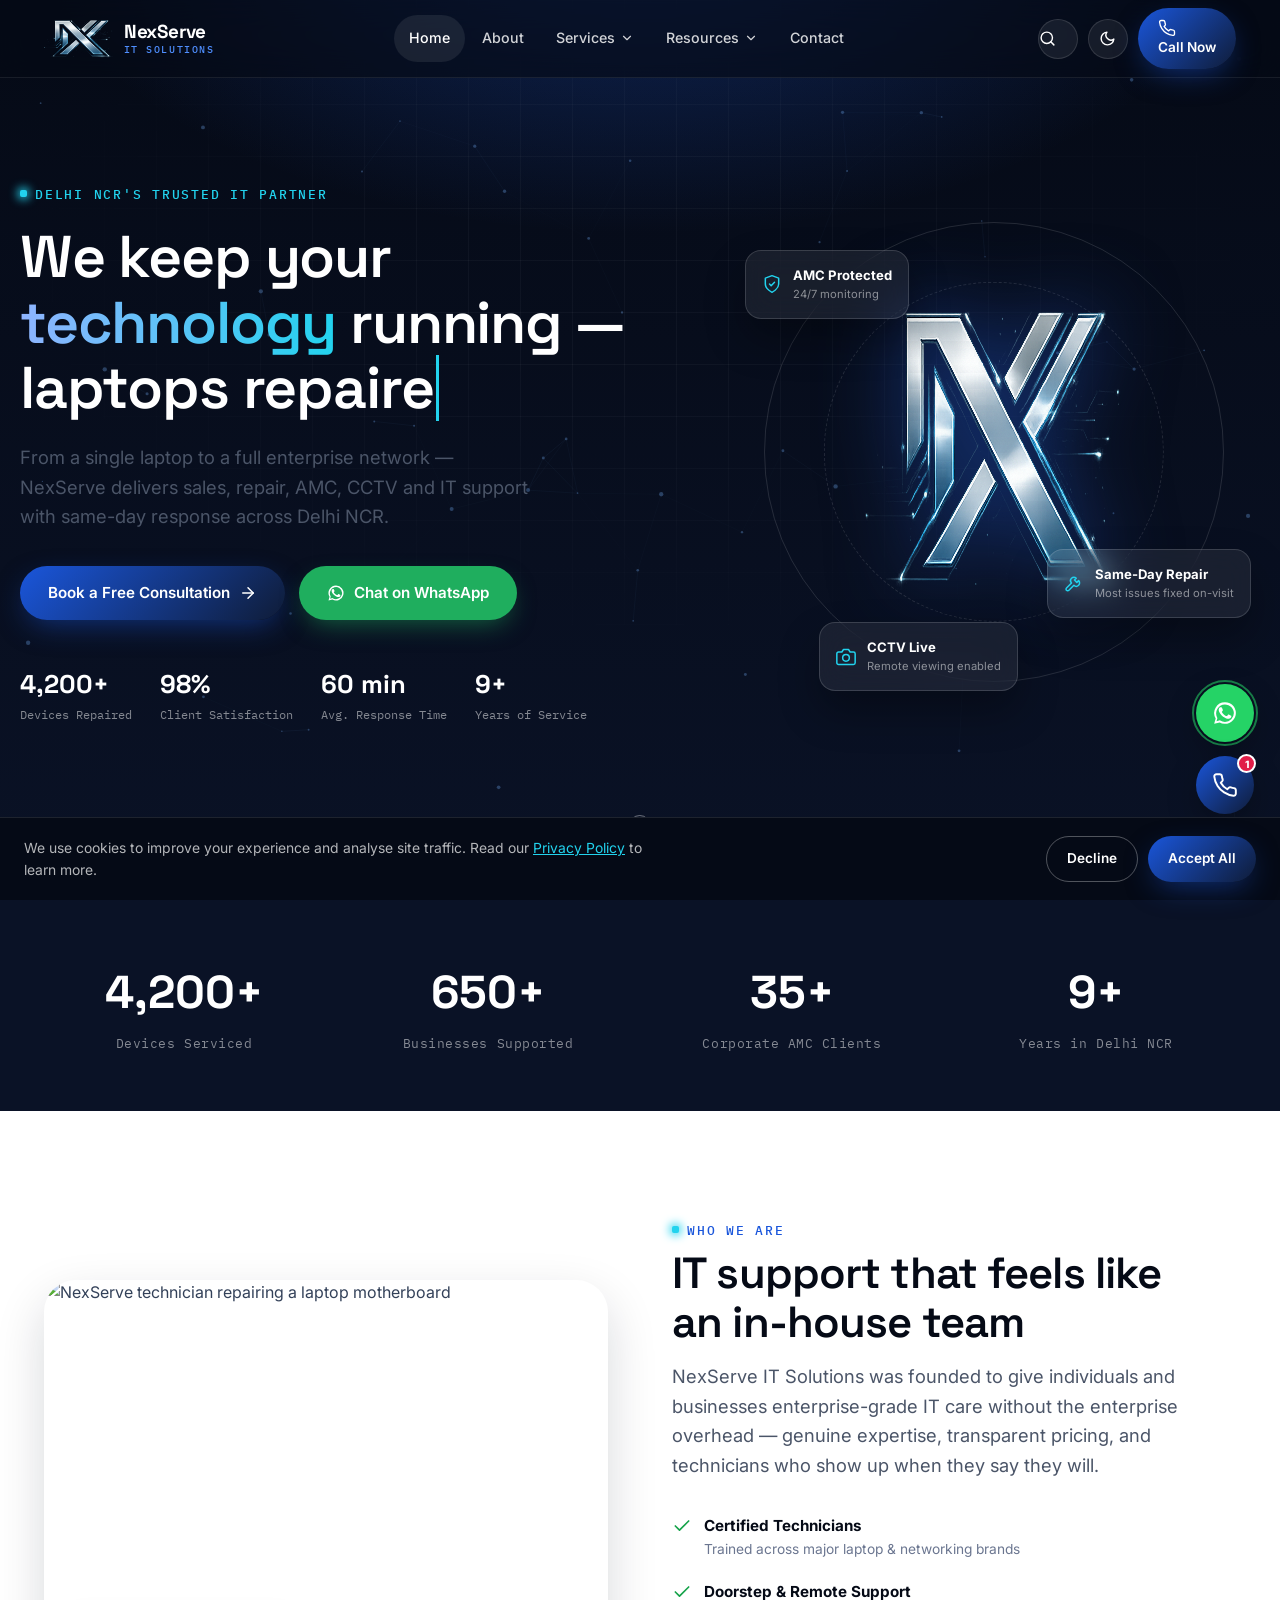
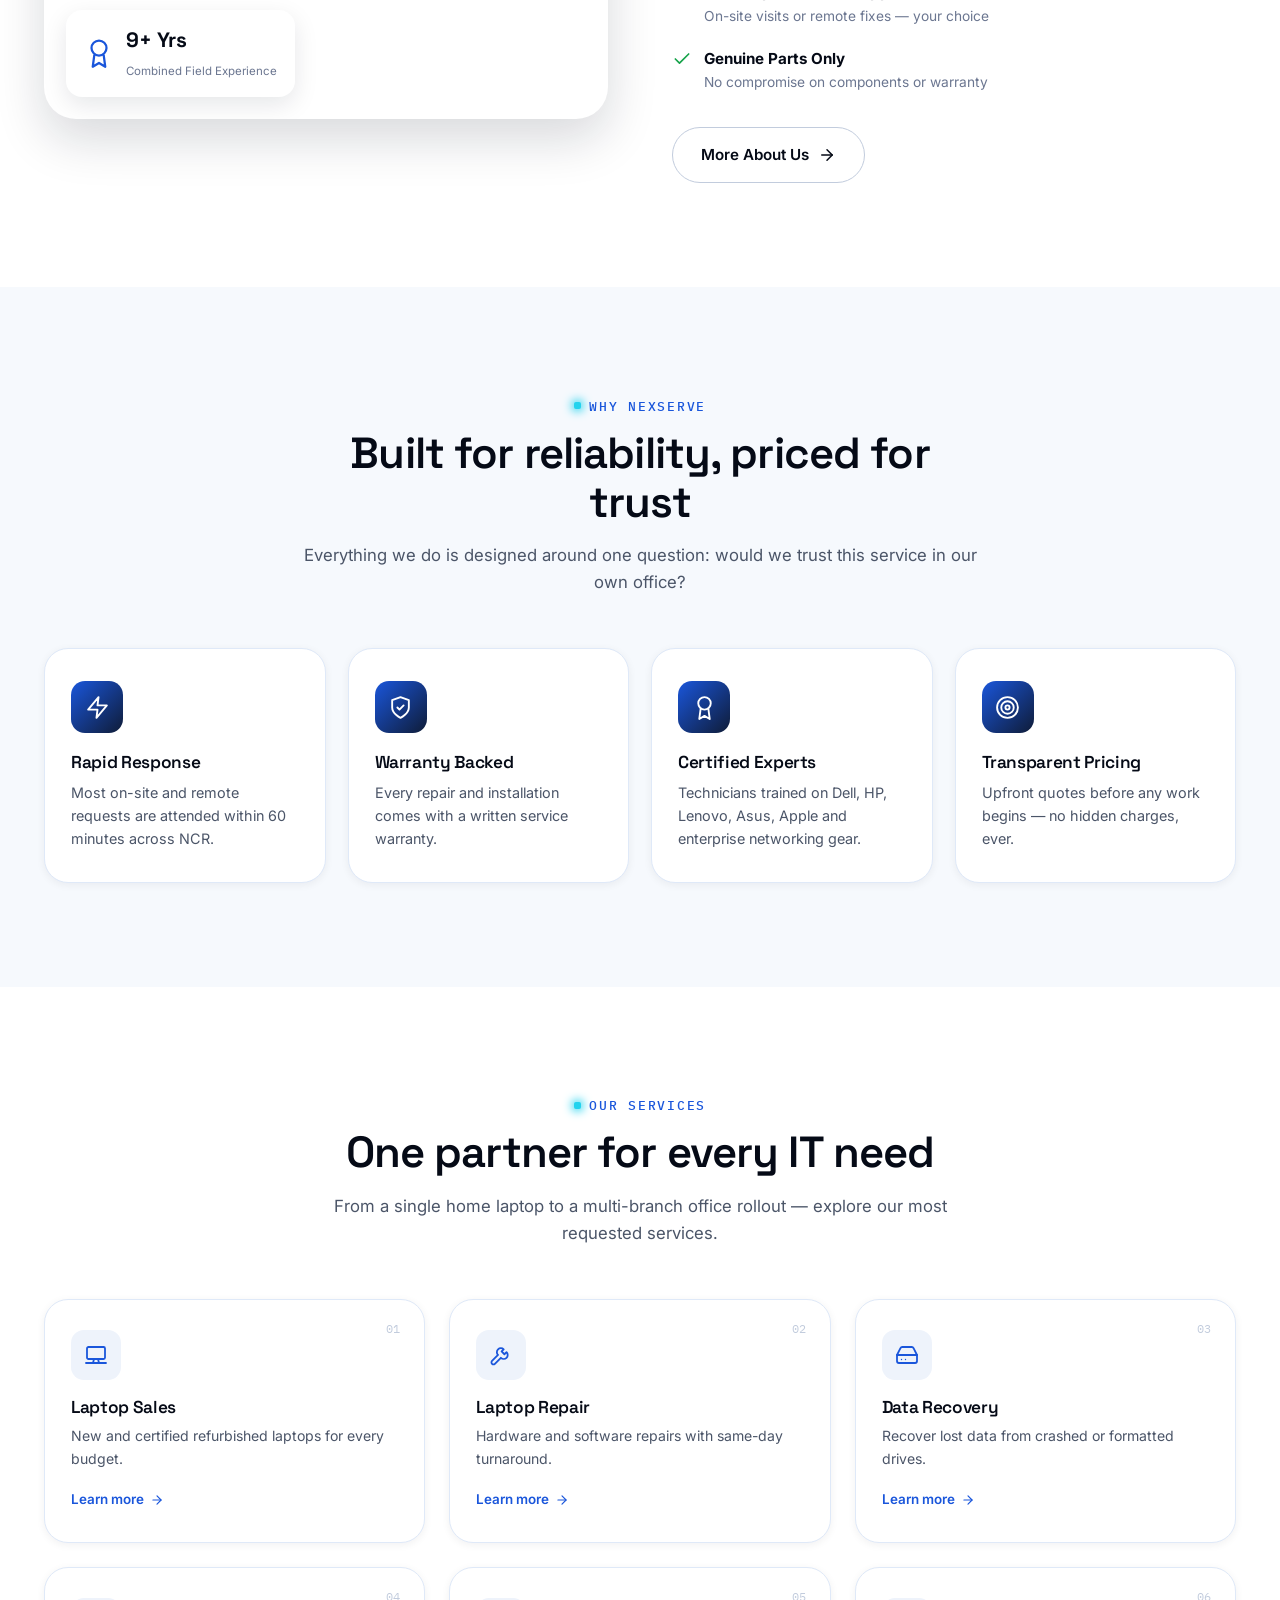
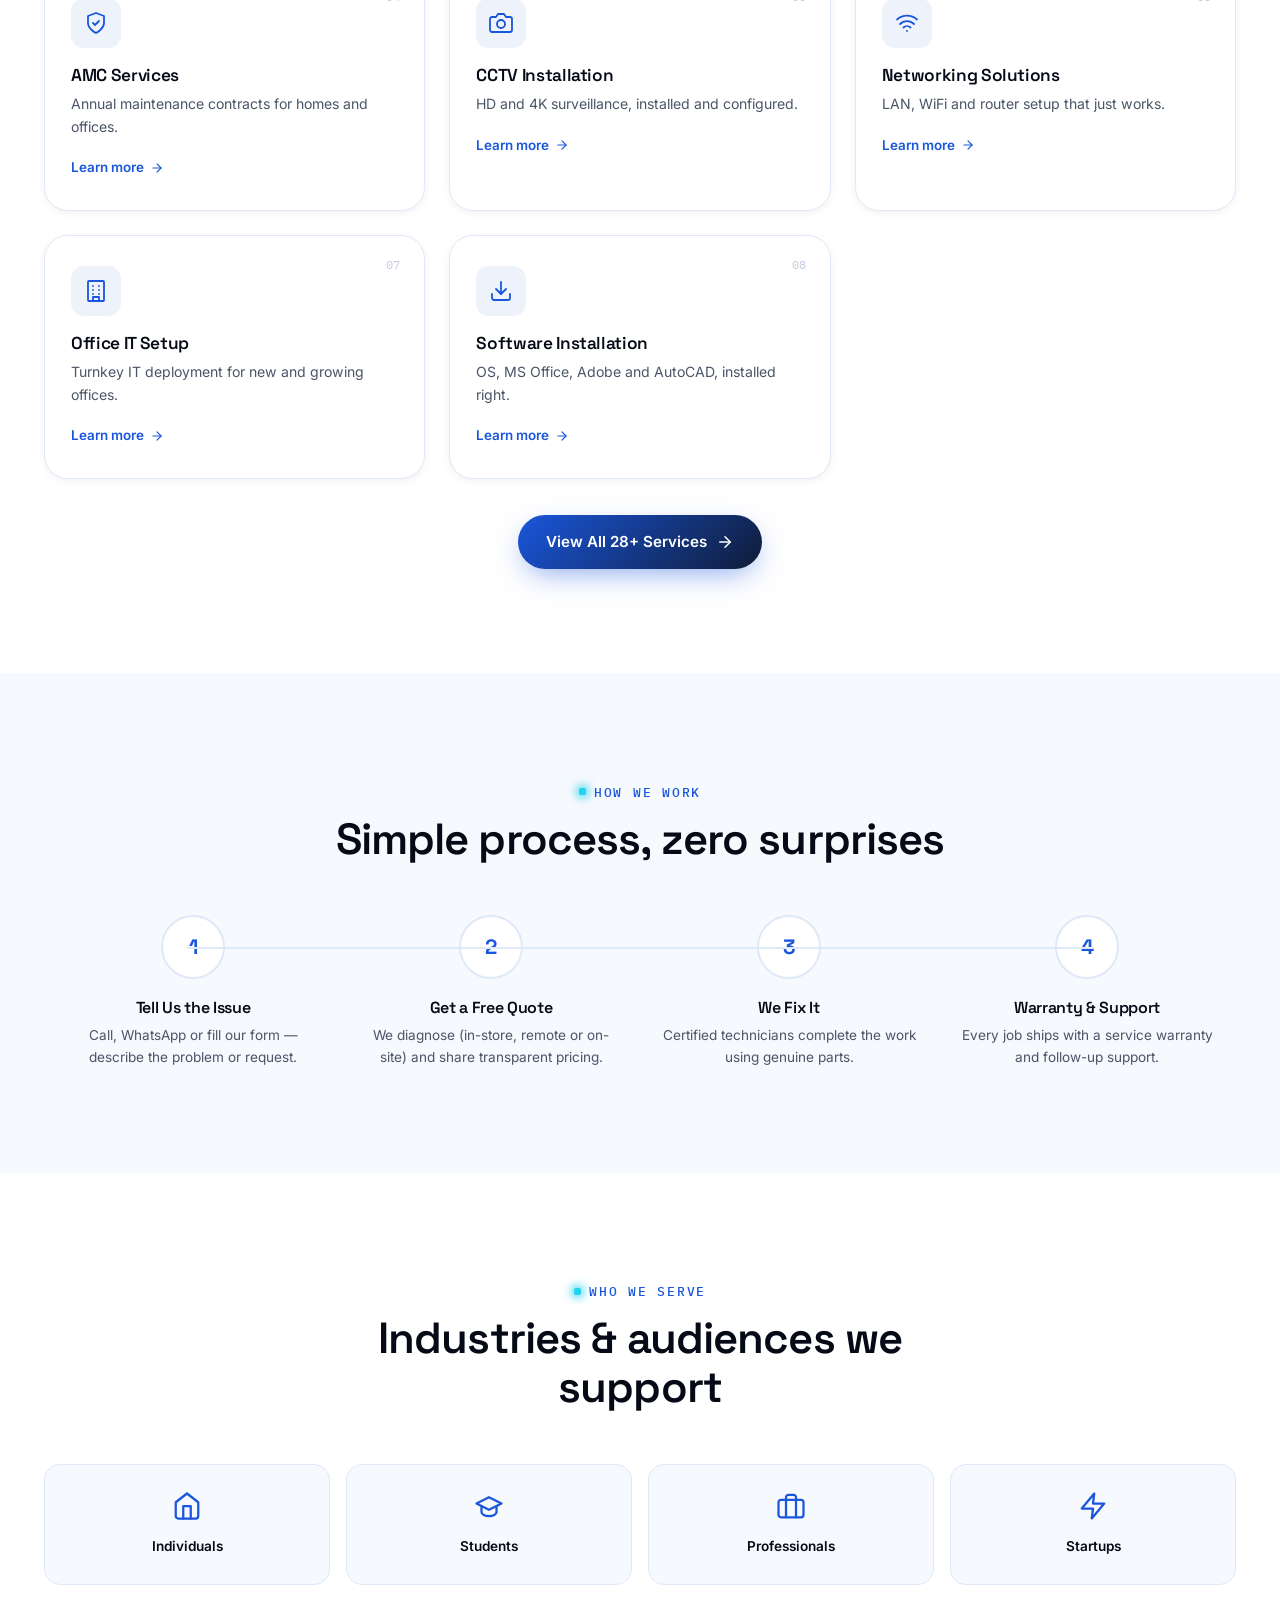
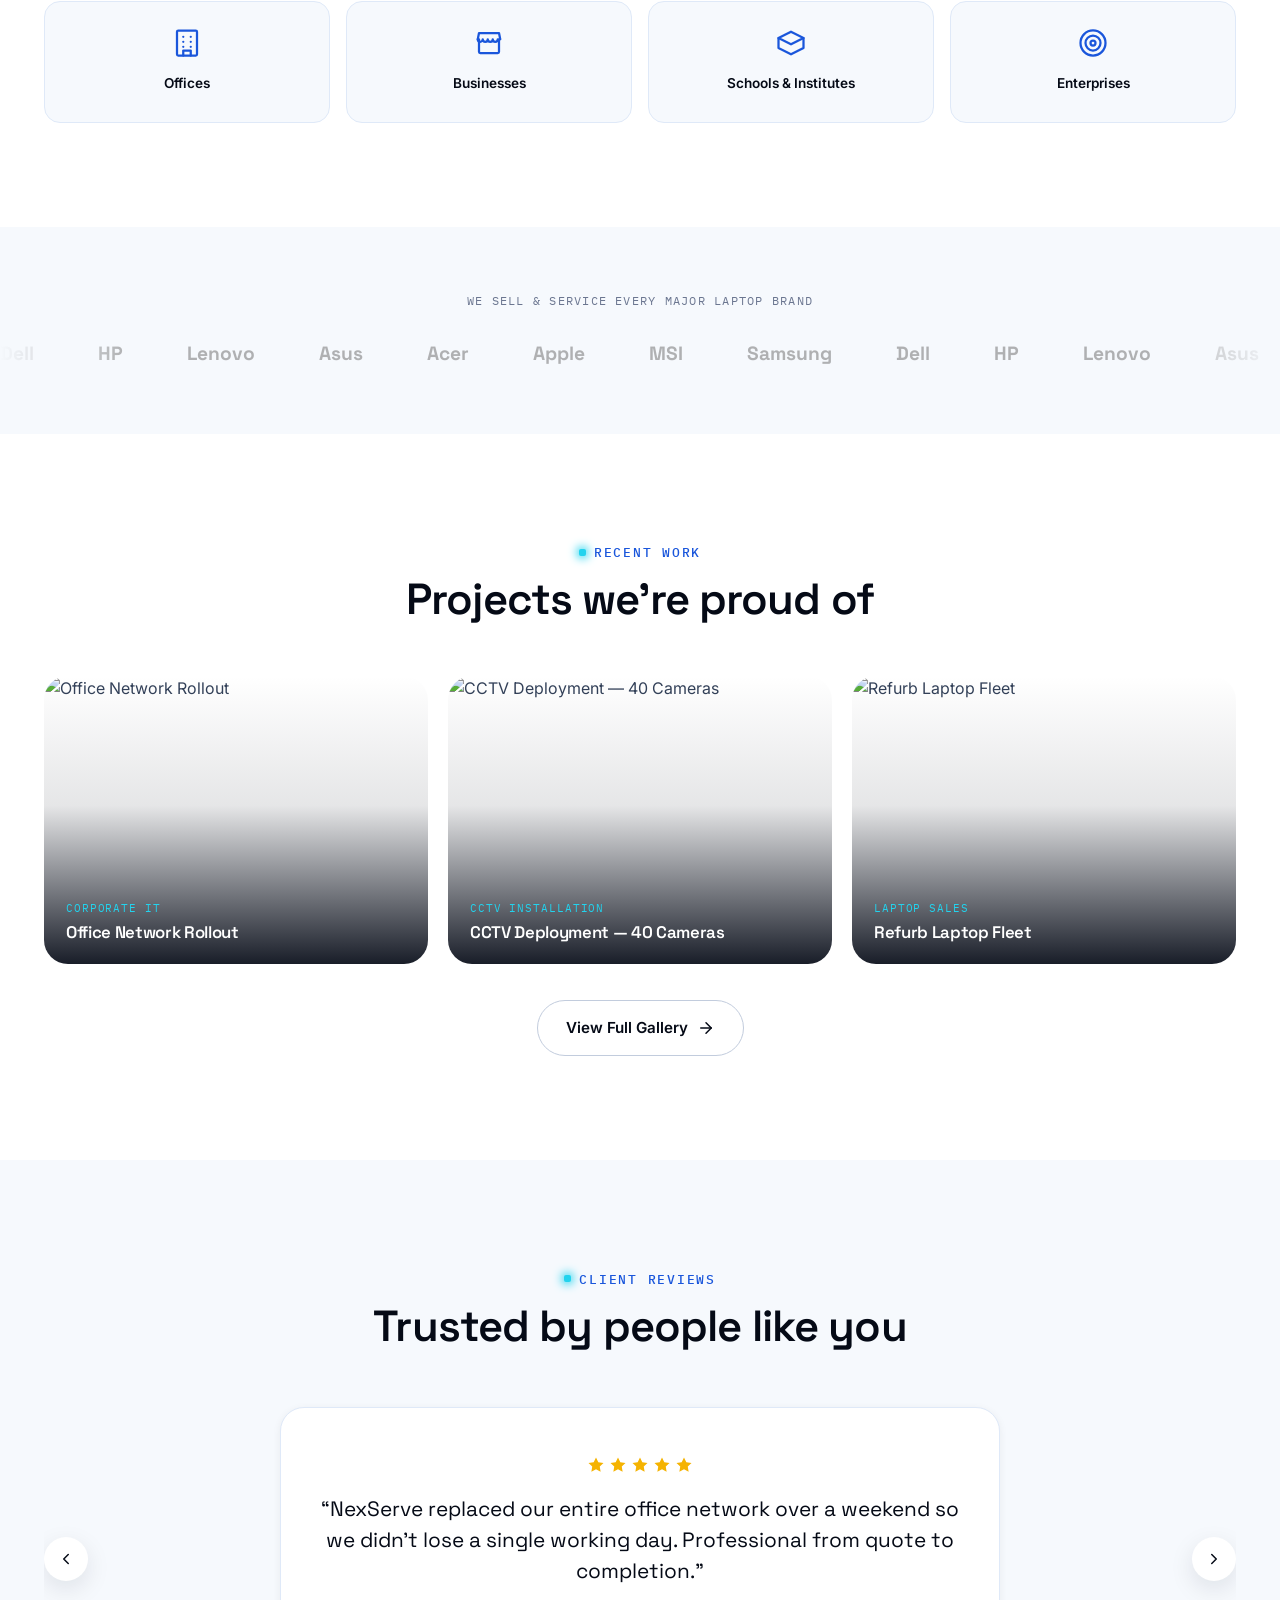
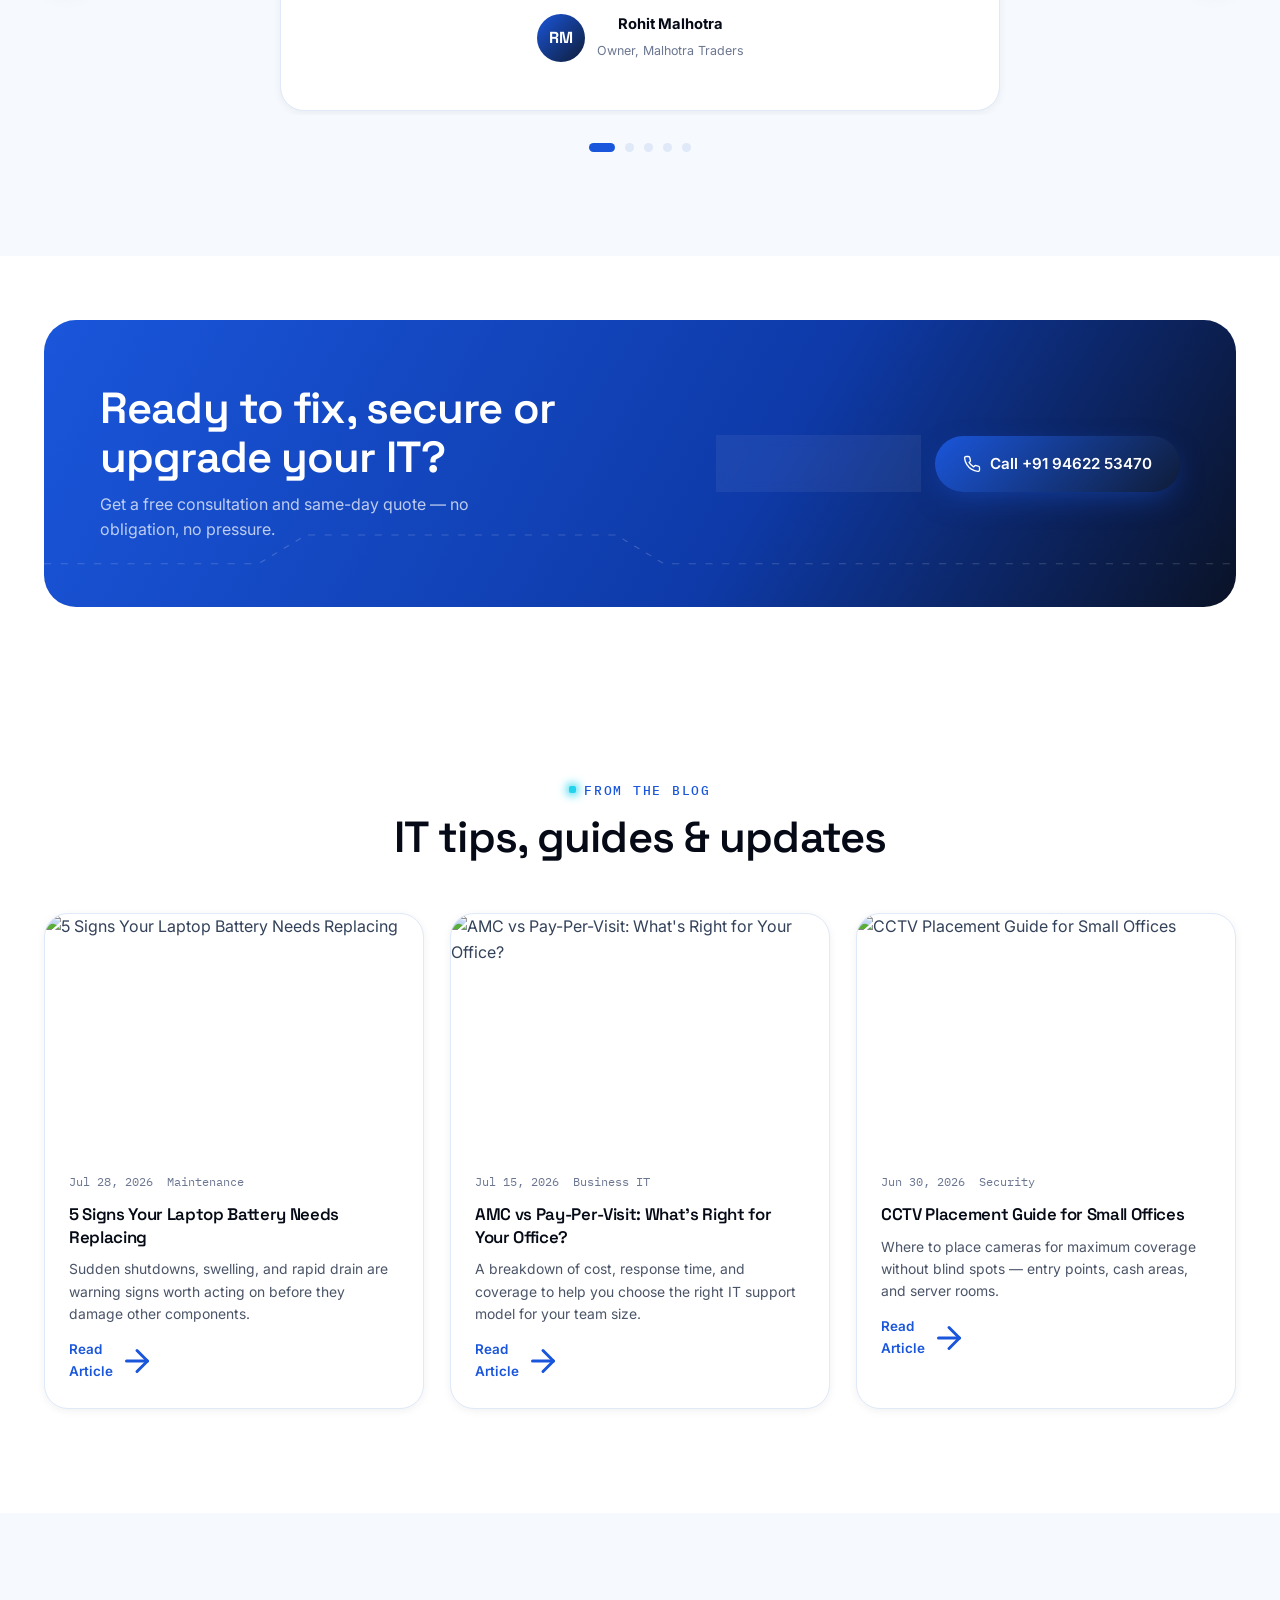
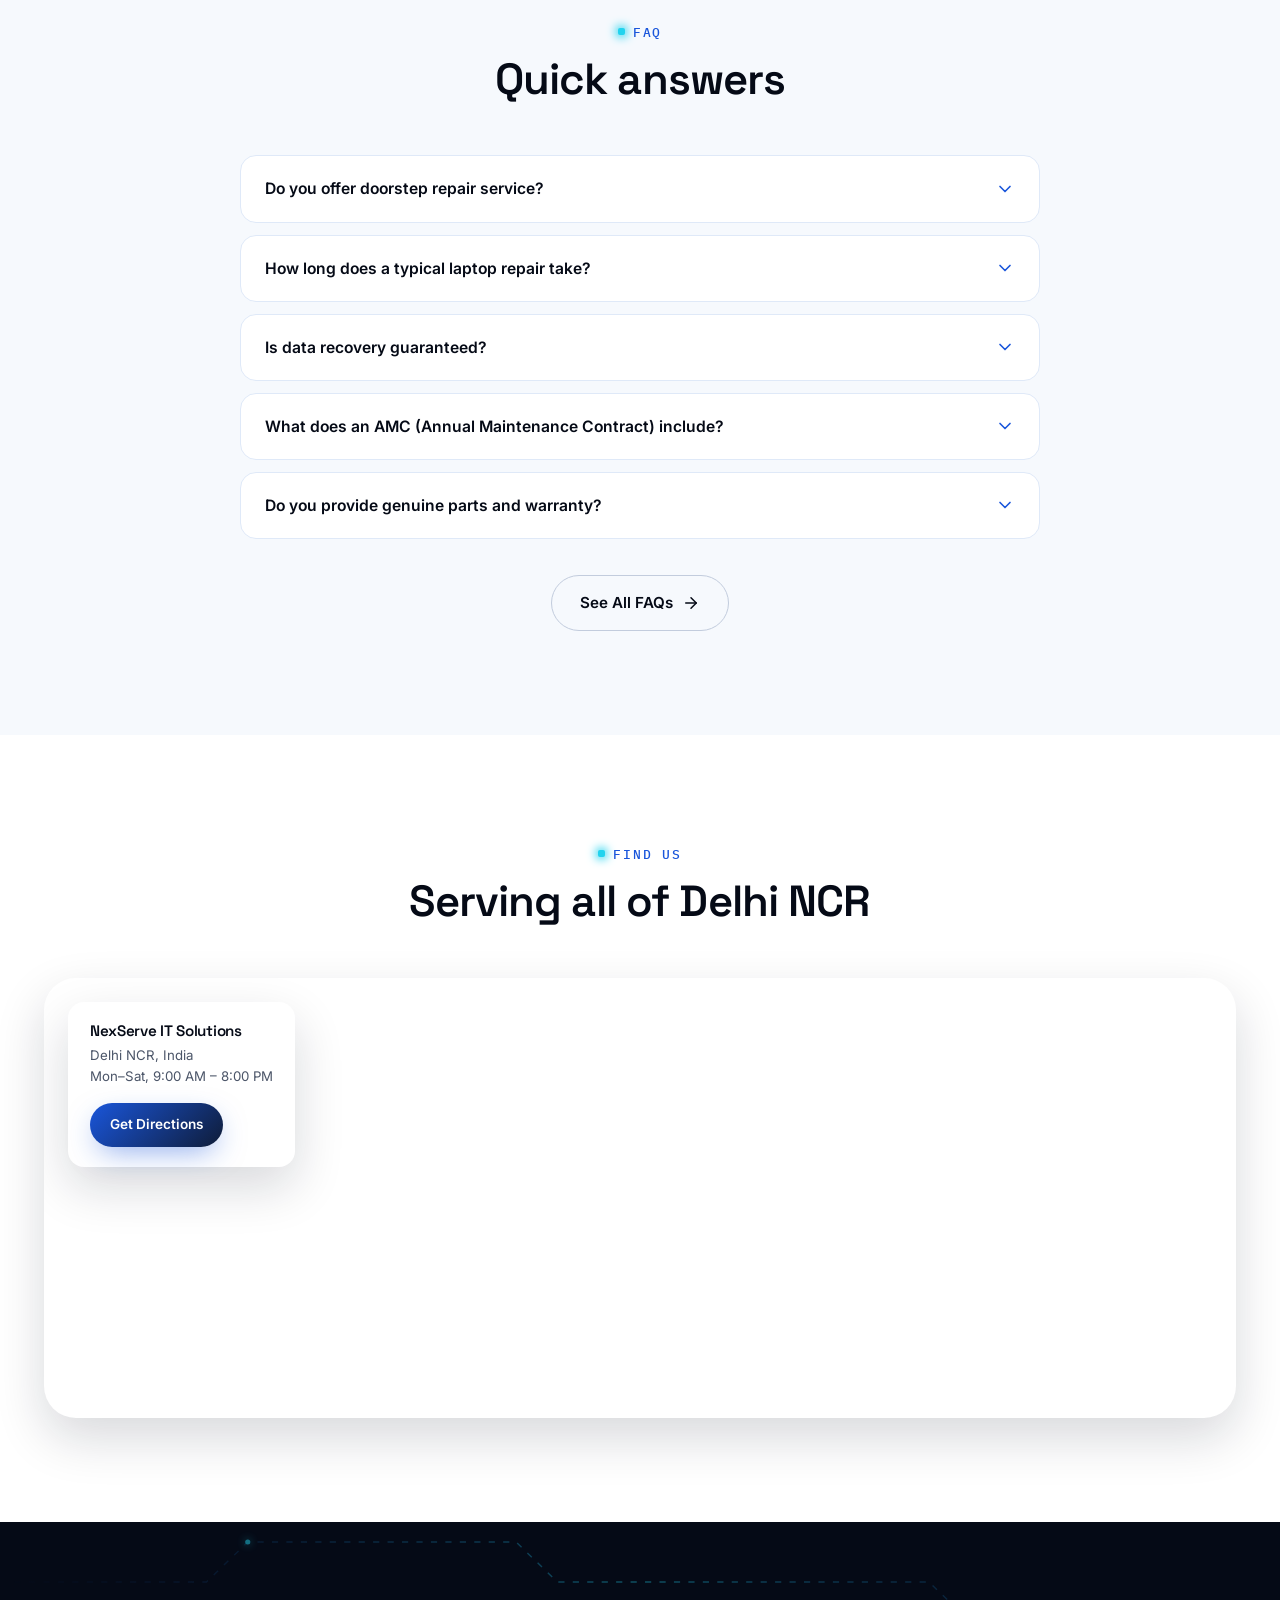
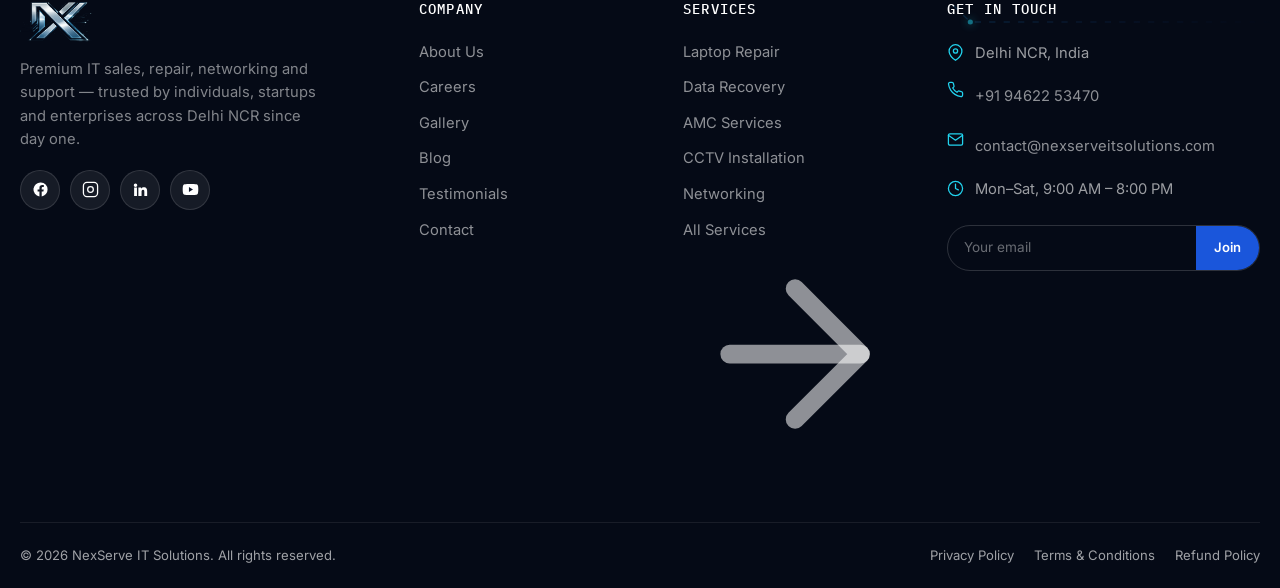
==== index.html @ 3362f9dc "First upload of NexServe website" ====
<!DOCTYPE html>
<html lang="en">
<head>
<meta charset="UTF-8">
<meta name="viewport" content="width=device-width, initial-scale=1.0">
<title>NexServe IT Solutions | Laptop Repair, Sales &amp; IT Support in Delhi NCR</title>
<meta name="description" content="NexServe IT Solutions offers laptop sales, repair, data recovery, AMC, CCTV installation, networking and business IT support across Delhi NCR. Same-day response, genuine parts, written warranty.">
<meta name="keywords" content="laptop repair Delhi, IT support Delhi NCR, CCTV installation, laptop sales, AMC services, data recovery, networking solutions, office IT setup">
<meta name="author" content="NexServe IT Solutions">
<meta name="robots" content="index, follow">
<link rel="canonical" href="https://nexserveitsolutions.com/index.html">

<!-- Open Graph -->
<meta property="og:type" content="website">
<meta property="og:title" content="NexServe IT Solutions | Laptop Repair, Sales &amp; IT Support in Delhi NCR">
<meta property="og:description" content="NexServe IT Solutions offers laptop sales, repair, data recovery, AMC, CCTV installation, networking and business IT support across Delhi NCR. Same-day response, genuine parts, written warranty.">
<meta property="og:url" content="https://nexserveitsolutions.com/index.html">
<meta property="og:image" content="https://nexserveitsolutions.com/assets/logo-full.png">
<meta property="og:site_name" content="NexServe IT Solutions">
<meta property="og:locale" content="en_IN">

<!-- Twitter Card -->
<meta name="twitter:card" content="summary_large_image">
<meta name="twitter:title" content="NexServe IT Solutions | Laptop Repair, Sales &amp; IT Support in Delhi NCR">
<meta name="twitter:description" content="NexServe IT Solutions offers laptop sales, repair, data recovery, AMC, CCTV installation, networking and business IT support across Delhi NCR. Same-day response, genuine parts, written warranty.">
<meta name="twitter:image" content="https://nexserveitsolutions.com/assets/logo-full.png">

<link rel="icon" type="image/png" href="assets/favicon.png">
<link rel="apple-touch-icon" href="assets/favicon.png">

<link rel="preconnect" href="https://fonts.googleapis.com">
<link rel="preconnect" href="https://fonts.gstatic.com" crossorigin>
<link href="https://fonts.googleapis.com/css2?family=Space+Grotesk:wght@500;600;700&family=Inter:wght@400;500;600;700;800&family=IBM+Plex+Mono:wght@400;500&display=swap" rel="stylesheet">

<link rel="stylesheet" href="css/style.css">
<link rel="stylesheet" href="css/components.css">

<script type="application/ld+json">
{
  "@context": "https://schema.org",
  "@type": "ProfessionalService",
  "name": "NexServe IT Solutions",
  "image": "https://nexserveitsolutions.com/assets/logo-full.png",
  "url": "https://nexserveitsolutions.com",
  "telephone": "+91-9462253470",
  "email": "contact@nexserveitsolutions.com",
  "priceRange": "$$",
  "address": {
    "@type": "PostalAddress",
    "addressLocality": "Delhi NCR",
    "addressRegion": "Delhi",
    "addressCountry": "IN"
  },
  "openingHoursSpecification": {
    "@type": "OpeningHoursSpecification",
    "dayOfWeek": ["Monday","Tuesday","Wednesday","Thursday","Friday","Saturday"],
    "opens": "09:00",
    "closes": "20:00"
  },
  "founder": [
    {"@type":"Person","name":"Tarun Kumar"},
    {"@type":"Person","name":"Sagar Pathak"}
  ],
  "areaServed": "Delhi NCR",
  "sameAs": []
}
</script>
</head>
<body>

<div id="pageLoader" aria-hidden="true">
  <div class="loader-mark">
    <svg viewBox="0 0 50 50"><circle cx="25" cy="25" r="20" fill="none" stroke="#1a56db" stroke-width="4" stroke-linecap="round" stroke-dasharray="90 60"/></svg>
  </div>
</div>
<div id="scrollProgress"></div>

<a href="#main" class="skip-link">Skip to content</a>
<header id="siteHeader">
  <div class="container header-inner">
    <a href="index.html" class="brand" aria-label="NexServe IT Solutions — Home">
      <img src="assets/logo-icon.png" alt="NexServe IT Solutions logo" width="38" height="21">
      <span class="brand-name">NexServe<span>IT SOLUTIONS</span></span>
    </a>

    <nav aria-label="Primary">
      <ul class="main-nav">
        <li class=" active"><a href="index.html">Home</a></li>
        <li class=""><a href="about.html">About</a></li>
        <li>
          <a href="services.html">Services <svg viewBox="0 0 24 24" fill="none" stroke="currentColor" stroke-width="2" stroke-linecap="round" stroke-linejoin="round"><polyline points="6 9 12 15 18 9"/></svg></a>
          <div class="mega">
            <div>
              <div class="mega-col-title">Repair &amp; Support</div>
              <a class="mega-item" href="services.html#laptop-repair"><svg viewBox="0 0 24 24" fill="none" stroke="currentColor" stroke-width="1.8" stroke-linecap="round" stroke-linejoin="round"><path d="M14.7 6.3a4 4 0 1 0-5.66 5.66l-6 6a2 2 0 0 0 2.83 2.83l6-6a4 4 0 0 0 5.66-5.66l-2.12 2.12-2.83-2.83z"/></svg><span><span class="t">Laptop Repair</span><span class="d">Hardware &amp; software fixes</span></span></a>
              <a class="mega-item" href="services.html#data-recovery"><svg viewBox="0 0 24 24" fill="none" stroke="currentColor" stroke-width="1.8" stroke-linecap="round" stroke-linejoin="round"><line x1="22" y1="12" x2="2" y2="12"/><path d="M5.45 5.11 2 12v6a2 2 0 0 0 2 2h16a2 2 0 0 0 2-2v-6l-3.45-6.89A2 2 0 0 0 16.76 4H7.24a2 2 0 0 0-1.79 1.11z"/><circle cx="6.5" cy="16.5" r=".7" fill="currentColor" stroke="none"/><circle cx="10.5" cy="16.5" r=".7" fill="currentColor" stroke="none"/></svg><span><span class="t">Data Recovery</span><span class="d">Crashed &amp; formatted drives</span></span></a>
              <a class="mega-item" href="services.html#printer"><svg viewBox="0 0 24 24" fill="none" stroke="currentColor" stroke-width="1.8" stroke-linecap="round" stroke-linejoin="round"><polyline points="6 9 6 2 18 2 18 9"/><path d="M6 18H4a2 2 0 0 1-2-2v-5a2 2 0 0 1 2-2h16a2 2 0 0 1 2 2v5a2 2 0 0 1-2 2h-2"/><rect x="6" y="14" width="12" height="8"/></svg><span><span class="t">Printer Support</span><span class="d">Setup, drivers &amp; repair</span></span></a>
              <a class="mega-item" href="services.html#amc"><svg viewBox="0 0 24 24" fill="none" stroke="currentColor" stroke-width="1.8" stroke-linecap="round" stroke-linejoin="round"><path d="M12 22s8-4 8-10V5l-8-3-8 3v7c0 6 8 10 8 10z"/><path d="m9 12 2 2 4-4"/></svg><span><span class="t">AMC Services</span><span class="d">Annual maintenance contracts</span></span></a>
              <a class="mega-item" href="services.html#business-support"><svg viewBox="0 0 24 24" fill="none" stroke="currentColor" stroke-width="1.8" stroke-linecap="round" stroke-linejoin="round"><rect x="2" y="7" width="20" height="14" rx="2"/><path d="M16 21V5a2 2 0 0 0-2-2h-4a2 2 0 0 0-2 2v16"/></svg><span><span class="t">Business IT Support</span><span class="d">Dedicated corporate desk</span></span></a>
            </div>
            <div>
              <div class="mega-col-title">Sales &amp; Infrastructure</div>
              <a class="mega-item" href="services.html#laptop-sales"><svg viewBox="0 0 24 24" fill="none" stroke="currentColor" stroke-width="1.8" stroke-linecap="round" stroke-linejoin="round"><rect x="3" y="4" width="18" height="12" rx="1.5"/><path d="M2 20h20"/><path d="M9 20l1-4h4l1 4"/></svg><span><span class="t">Laptop Sales</span><span class="d">New &amp; refurbished, all brands</span></span></a>
              <a class="mega-item" href="services.html#networking"><svg viewBox="0 0 24 24" fill="none" stroke="currentColor" stroke-width="1.8" stroke-linecap="round" stroke-linejoin="round"><path d="M5 13a10 10 0 0 1 14 0"/><path d="M8.5 16.5a5 5 0 0 1 7 0"/><path d="M2 8.5a15 15 0 0 1 20 0"/><line x1="12" y1="20" x2="12.01" y2="20"/></svg><span><span class="t">Networking Solutions</span><span class="d">LAN, WiFi &amp; routers</span></span></a>
              <a class="mega-item" href="services.html#cctv"><svg viewBox="0 0 24 24" fill="none" stroke="currentColor" stroke-width="1.8" stroke-linecap="round" stroke-linejoin="round"><path d="M23 19a2 2 0 0 1-2 2H3a2 2 0 0 1-2-2V8a2 2 0 0 1 2-2h4l2-3h6l2 3h4a2 2 0 0 1 2 2z"/><circle cx="12" cy="13" r="4"/></svg><span><span class="t">CCTV Installation</span><span class="d">HD &amp; smart surveillance</span></span></a>
              <a class="mega-item" href="services.html#office-setup"><svg viewBox="0 0 24 24" fill="none" stroke="currentColor" stroke-width="1.8" stroke-linecap="round" stroke-linejoin="round"><rect x="4" y="2" width="16" height="20" rx="1"/><line x1="9" y1="7" x2="9" y2="7.01"/><line x1="15" y1="7" x2="15" y2="7.01"/><line x1="9" y1="11" x2="9" y2="11.01"/><line x1="15" y1="11" x2="15" y2="11.01"/><line x1="9" y1="15" x2="9" y2="15.01"/><line x1="15" y1="15" x2="15" y2="15.01"/><path d="M9 22v-4h6v4"/></svg><span><span class="t">Office IT Setup</span><span class="d">Turnkey office deployment</span></span></a>
              <a class="mega-item" href="services.html#software"><svg viewBox="0 0 24 24" fill="none" stroke="currentColor" stroke-width="1.8" stroke-linecap="round" stroke-linejoin="round"><path d="M21 15v4a2 2 0 0 1-2 2H5a2 2 0 0 1-2-2v-4"/><polyline points="7 10 12 15 17 10"/><line x1="12" y1="15" x2="12" y2="3"/></svg><span><span class="t">Software Installation</span><span class="d">OS, Office, Adobe, AutoCAD</span></span></a>
            </div>
            <div class="mega-cta">
              <span style="font-size:.82rem;color:rgba(255,255,255,.6);">Not sure what you need?</span>
              <a href="contact.html" class="btn btn-primary btn-sm">Get Free Consultation <svg viewBox="0 0 24 24" fill="none" stroke="currentColor" stroke-width="2" stroke-linecap="round" stroke-linejoin="round"><line x1="5" y1="12" x2="19" y2="12"/><polyline points="12 5 19 12 12 19"/></svg></a>
            </div>
          </div>
        </li>
        <li>
          <a href="gallery.html">Resources <svg viewBox="0 0 24 24" fill="none" stroke="currentColor" stroke-width="2" stroke-linecap="round" stroke-linejoin="round"><polyline points="6 9 12 15 18 9"/></svg></a>
          <div class="mega" style="width:300px;grid-template-columns:1fr;">
            <div>
              <a class="mega-item" href="gallery.html"><svg viewBox="0 0 24 24" fill="none" stroke="currentColor" stroke-width="1.8" stroke-linecap="round" stroke-linejoin="round"><path d="M23 19a2 2 0 0 1-2 2H3a2 2 0 0 1-2-2V8a2 2 0 0 1 2-2h4l2-3h6l2 3h4a2 2 0 0 1 2 2z"/><circle cx="12" cy="13" r="4"/></svg><span><span class="t">Gallery</span><span class="d">Our recent work</span></span></a>
              <a class="mega-item" href="blog.html"><svg viewBox="0 0 24 24" fill="none" stroke="currentColor" stroke-width="1.8" stroke-linecap="round" stroke-linejoin="round"><path d="M21 15v4a2 2 0 0 1-2 2H5a2 2 0 0 1-2-2v-4"/><polyline points="7 10 12 15 17 10"/><line x1="12" y1="15" x2="12" y2="3"/></svg><span><span class="t">Blog</span><span class="d">Guides &amp; IT tips</span></span></a>
              <a class="mega-item" href="testimonials.html"><svg viewBox="0 0 24 24" fill="currentColor"><polygon points="12 2 15.09 8.26 22 9.27 17 14.14 18.18 21.02 12 17.77 5.82 21.02 7 14.14 2 9.27 8.91 8.26"/></svg><span><span class="t">Testimonials</span><span class="d">What clients say</span></span></a>
              <a class="mega-item" href="faq.html"><svg viewBox="0 0 24 24" fill="none" stroke="currentColor" stroke-width="1.8" stroke-linecap="round" stroke-linejoin="round"><path d="M3 18v-6a9 9 0 0 1 18 0v6"/><path d="M21 19a2 2 0 0 1-2 2h-1a2 2 0 0 1-2-2v-3a2 2 0 0 1 2-2h3zM3 19a2 2 0 0 0 2 2h1a2 2 0 0 0 2-2v-3a2 2 0 0 0-2-2H3z"/></svg><span><span class="t">FAQ</span><span class="d">Common questions</span></span></a>
              <a class="mega-item" href="careers.html"><svg viewBox="0 0 24 24" fill="none" stroke="currentColor" stroke-width="1.8" stroke-linecap="round" stroke-linejoin="round"><rect x="2" y="7" width="20" height="14" rx="2"/><path d="M16 21V5a2 2 0 0 0-2-2h-4a2 2 0 0 0-2 2v16"/></svg><span><span class="t">Careers</span><span class="d">Join our team</span></span></a>
            </div>
          </div>
        </li>
        <li class=""><a href="contact.html">Contact</a></li>
      </ul>
    </nav>

    <div class="header-actions">
      <button class="icon-btn search-trigger hide-mobile" aria-label="Search site"><svg viewBox="0 0 24 24" fill="none" stroke="currentColor" stroke-width="2" stroke-linecap="round" stroke-linejoin="round"><circle cx="11" cy="11" r="8"/><line x1="21" y1="21" x2="16.65" y2="16.65"/></svg></button>
      <button class="icon-btn theme-toggle hide-mobile" aria-label="Toggle dark mode"><svg class="icon-sun" viewBox="0 0 24 24" fill="none" stroke="currentColor" stroke-width="2" stroke-linecap="round" stroke-linejoin="round"><circle cx="12" cy="12" r="5"/><line x1="12" y1="1" x2="12" y2="3"/><line x1="12" y1="21" x2="12" y2="23"/><line x1="4.22" y1="4.22" x2="5.64" y2="5.64"/><line x1="18.36" y1="18.36" x2="19.78" y2="19.78"/><line x1="1" y1="12" x2="3" y2="12"/><line x1="21" y1="12" x2="23" y2="12"/><line x1="4.22" y1="19.78" x2="5.64" y2="18.36"/><line x1="18.36" y1="5.64" x2="19.78" y2="4.22"/></svg><svg class="icon-moon" viewBox="0 0 24 24" fill="none" stroke="currentColor" stroke-width="2" stroke-linecap="round" stroke-linejoin="round"><path d="M21 12.79A9 9 0 1 1 11.21 3 7 7 0 0 0 21 12.79z"/></svg></button>
      <a href="tel:+919462253470" class="btn btn-primary btn-sm hide-mobile"><span><svg viewBox="0 0 24 24" fill="none" stroke="currentColor" stroke-width="1.8" stroke-linecap="round" stroke-linejoin="round"><path d="M22 16.92v3a2 2 0 0 1-2.18 2 19.79 19.79 0 0 1-8.63-3.07 19.5 19.5 0 0 1-6-6 19.79 19.79 0 0 1-3.07-8.67A2 2 0 0 1 4.11 2h3a2 2 0 0 1 2 1.72c.127.96.362 1.903.7 2.81a2 2 0 0 1-.45 2.11L8.09 9.91a16 16 0 0 0 6 6l1.27-1.27a2 2 0 0 1 2.11-.45c.907.338 1.85.573 2.81.7A2 2 0 0 1 22 16.92z"/></svg></span>Call Now</a>
      <button class="icon-btn nav-toggle" aria-label="Open menu" aria-expanded="false"><svg viewBox="0 0 24 24" fill="none" stroke="currentColor" stroke-width="2" stroke-linecap="round" stroke-linejoin="round"><line x1="3" y1="6" x2="21" y2="6"/><line x1="3" y1="12" x2="21" y2="12"/><line x1="3" y1="18" x2="21" y2="18"/></svg></button>
    </div>
  </div>
</header>

<div id="navScrim"></div>
<aside class="mobile-nav" id="mobileNav" aria-label="Mobile navigation">
  <div class="mobile-nav-head">
    <img src="assets/logo-icon.png" alt="NexServe" width="34" height="19">
    <button class="icon-btn mobile-nav-close" aria-label="Close menu"><svg viewBox="0 0 24 24" fill="none" stroke="currentColor" stroke-width="2" stroke-linecap="round" stroke-linejoin="round"><line x1="18" y1="6" x2="6" y2="18"/><line x1="6" y1="6" x2="18" y2="18"/></svg></button>
  </div>
  <a href="index.html">Home</a>
  <a href="about.html">About Us</a>
  <details class="mobile-nav-group">
    <summary>Services <svg viewBox="0 0 24 24" fill="none" stroke="currentColor" stroke-width="2" stroke-linecap="round" stroke-linejoin="round"><polyline points="6 9 12 15 18 9"/></svg></summary>
    <div class="m-sub">
      <a href="services.html#laptop-sales">Laptop Sales</a>
      <a href="services.html#laptop-repair">Laptop Repair</a>
      <a href="services.html#data-recovery">Data Recovery</a>
      <a href="services.html#amc">AMC Services</a>
      <a href="services.html#cctv">CCTV Installation</a>
      <a href="services.html#networking">Networking Solutions</a>
      <a href="services.html#office-setup">Office IT Setup</a>
      <a href="services.html#software">Software Installation</a>
      <a href="services.html#printer">Printer Support</a>
      <a href="services.html#business-support">Business IT Support</a>
    </div>
  </details>
  <a href="gallery.html">Gallery</a>
  <a href="blog.html">Blog</a>
  <a href="testimonials.html">Testimonials</a>
  <a href="faq.html">FAQ</a>
  <a href="careers.html">Careers</a>
  <a href="contact.html">Contact</a>
  <div class="mt-4" style="display:flex;flex-direction:column;gap:12px;">
    <a href="tel:+919462253470" class="btn btn-primary btn-block"><svg viewBox="0 0 24 24" fill="none" stroke="currentColor" stroke-width="1.8" stroke-linecap="round" stroke-linejoin="round"><path d="M22 16.92v3a2 2 0 0 1-2.18 2 19.79 19.79 0 0 1-8.63-3.07 19.5 19.5 0 0 1-6-6 19.79 19.79 0 0 1-3.07-8.67A2 2 0 0 1 4.11 2h3a2 2 0 0 1 2 1.72c.127.96.362 1.903.7 2.81a2 2 0 0 1-.45 2.11L8.09 9.91a16 16 0 0 0 6 6l1.27-1.27a2 2 0 0 1 2.11-.45c.907.338 1.85.573 2.81.7A2 2 0 0 1 22 16.92z"/></svg> Call +91 94622 53470</a>
    <a href="https://wa.me/919462253470?text=Hi%20NexServe%2C%20I%27d%20like%20to%20know%20more%20about%20your%20IT%20services." target="_blank" rel="noopener" class="btn btn-whatsapp btn-block"><svg viewBox="0 0 24 24" fill="currentColor"><path d="M17.5 14.4c-.3-.1-1.7-.9-2-1-.3-.1-.5-.1-.7.1-.2.3-.7 1-.9 1.2-.2.2-.3.2-.6.1-.3-.1-1.3-.5-2.4-1.5-.9-.8-1.5-1.8-1.7-2.1-.2-.3 0-.5.1-.6.1-.1.3-.3.4-.5.1-.2.2-.3.3-.5.1-.2 0-.4 0-.5C10 9 9.3 7.6 9 7c-.1-.5-.4-.4-.6-.4h-.5c-.2 0-.5.1-.7.3-.3.3-1 1-1 2.4s1 2.8 1.2 3c.1.2 2 3.1 4.9 4.3.7.3 1.2.5 1.6.6.7.2 1.3.2 1.8.1.5-.1 1.7-.7 2-1.4.2-.7.2-1.2.1-1.4-.1-.1-.3-.2-.6-.3z"/><path d="M12 2a10 10 0 0 0-8.6 15.1L2 22l5.1-1.3A10 10 0 1 0 12 2zm0 18.2c-1.6 0-3.1-.4-4.4-1.2l-.3-.2-3.1.8.8-3-.2-.3A8.2 8.2 0 1 1 20.2 12 8.2 8.2 0 0 1 12 20.2z"/></svg> WhatsApp Us</a>
  </div>
</aside>

<div id="searchOverlay" role="dialog" aria-label="Site search">
  <button class="icon-btn search-close" aria-label="Close search"><svg viewBox="0 0 24 24" fill="none" stroke="currentColor" stroke-width="2" stroke-linecap="round" stroke-linejoin="round"><line x1="18" y1="6" x2="6" y2="18"/><line x1="6" y1="6" x2="18" y2="18"/></svg></button>
  <div class="search-box">
    <input type="text" placeholder="Search services, pages…" aria-label="Search">
    <div class="search-hint">Press <strong>Esc</strong> to close · Try “CCTV”, “repair”, “careers”</div>
    <div class="search-results"></div>
  </div>
</div>
<main id="main">

<section class="hero">
  <canvas id="particleCanvas" aria-hidden="true"></canvas>
  <div class="hero-grid" aria-hidden="true"></div>
  <div class="container hero-inner">
    <div class="hero-copy">
      <span class="eyebrow on-dark">Delhi NCR's Trusted IT Partner</span>
      <h1 class="hero-title">We keep your <span class="accent">technology</span> running —<br>
        <span data-typing='["laptops repaired.","networks secured.","offices connected.","data recovered."]'></span><span class="type-cursor">&nbsp;</span>
      </h1>
      <p class="lead">From a single laptop to a full enterprise network — NexServe delivers sales, repair, AMC, CCTV and IT support with same-day response across Delhi NCR.</p>
      <div class="hero-cta-row">
        <a href="contact.html" class="btn btn-primary">Book a Free Consultation <svg viewBox="0 0 24 24" fill="none" stroke="currentColor" stroke-width="2" stroke-linecap="round" stroke-linejoin="round"><line x1="5" y1="12" x2="19" y2="12"/><polyline points="12 5 19 12 12 19"/></svg></a>
        <a href="https://wa.me/919462253470?text=Hi%20NexServe%2C%20I%27d%20like%20to%20know%20more%20about%20your%20IT%20services." target="_blank" rel="noopener" class="btn btn-whatsapp"><svg viewBox="0 0 24 24" fill="currentColor"><path d="M17.5 14.4c-.3-.1-1.7-.9-2-1-.3-.1-.5-.1-.7.1-.2.3-.7 1-.9 1.2-.2.2-.3.2-.6.1-.3-.1-1.3-.5-2.4-1.5-.9-.8-1.5-1.8-1.7-2.1-.2-.3 0-.5.1-.6.1-.1.3-.3.4-.5.1-.2.2-.3.3-.5.1-.2 0-.4 0-.5C10 9 9.3 7.6 9 7c-.1-.5-.4-.4-.6-.4h-.5c-.2 0-.5.1-.7.3-.3.3-1 1-1 2.4s1 2.8 1.2 3c.1.2 2 3.1 4.9 4.3.7.3 1.2.5 1.6.6.7.2 1.3.2 1.8.1.5-.1 1.7-.7 2-1.4.2-.7.2-1.2.1-1.4-.1-.1-.3-.2-.6-.3z"/><path d="M12 2a10 10 0 0 0-8.6 15.1L2 22l5.1-1.3A10 10 0 1 0 12 2zm0 18.2c-1.6 0-3.1-.4-4.4-1.2l-.3-.2-3.1.8.8-3-.2-.3A8.2 8.2 0 1 1 20.2 12 8.2 8.2 0 0 1 12 20.2z"/></svg> Chat on WhatsApp</a>
      </div>
      <div class="hero-trust">
        <div><strong data-count="4200" data-suffix="+">0</strong><span>Devices Repaired</span></div>
        <div><strong data-count="98" data-suffix="%">0</strong><span>Client Satisfaction</span></div>
        <div><strong data-count="60" data-suffix=" min">0</strong><span>Avg. Response Time</span></div>
        <div><strong data-count="9" data-suffix="+">0</strong><span>Years of Service</span></div>
      </div>
    </div>
    <div class="hero-visual">
      <div class="hero-panel">
        <div class="orbit-ring r1"></div>
        <div class="orbit-ring r2"></div>
        <div class="hero-center-badge"><img src="assets/logo-icon.png" alt="NexServe" width="514" height="284"></div>
        <div class="hero-card-float f1"><svg viewBox="0 0 24 24" fill="none" stroke="currentColor" stroke-width="1.8" stroke-linecap="round" stroke-linejoin="round"><path d="M12 22s8-4 8-10V5l-8-3-8 3v7c0 6 8 10 8 10z"/><path d="m9 12 2 2 4-4"/></svg><span><strong>AMC Protected</strong><span>24/7 monitoring</span></span></div>
        <div class="hero-card-float f2"><svg viewBox="0 0 24 24" fill="none" stroke="currentColor" stroke-width="1.8" stroke-linecap="round" stroke-linejoin="round"><path d="M14.7 6.3a4 4 0 1 0-5.66 5.66l-6 6a2 2 0 0 0 2.83 2.83l6-6a4 4 0 0 0 5.66-5.66l-2.12 2.12-2.83-2.83z"/></svg><span><strong>Same-Day Repair</strong><span>Most issues fixed on-visit</span></span></div>
        <div class="hero-card-float f3"><svg viewBox="0 0 24 24" fill="none" stroke="currentColor" stroke-width="1.8" stroke-linecap="round" stroke-linejoin="round"><path d="M23 19a2 2 0 0 1-2 2H3a2 2 0 0 1-2-2V8a2 2 0 0 1 2-2h4l2-3h6l2 3h4a2 2 0 0 1 2 2z"/><circle cx="12" cy="13" r="4"/></svg><span><strong>CCTV Live</strong><span>Remote viewing enabled</span></span></div>
      </div>
    </div>
  </div>
  <div class="scroll-cue"><span class="mouse"></span>SCROLL</div>
</section>


<section class="stats-bar">
  <div class="container stats-grid">
    <div class="stat-item" data-reveal="scale"><strong data-count="4200" data-suffix="+">0</strong><span>Devices Serviced</span></div>
    <div class="stat-item" data-reveal="scale"><strong data-count="650" data-suffix="+">0</strong><span>Businesses Supported</span></div>
    <div class="stat-item" data-reveal="scale"><strong data-count="35" data-suffix="+">0</strong><span>Corporate AMC Clients</span></div>
    <div class="stat-item" data-reveal="scale"><strong data-count="9" data-suffix="+">0</strong><span>Years in Delhi NCR</span></div>
  </div>
</section>


<section class="bg-white">
  <div class="container split">
    <div data-reveal="left">
      <div class="split-media">
        <img src="https://images.unsplash.com/photo-1581092160562-40aa08e78837?w=900&q=80" alt="NexServe technician repairing a laptop motherboard" width="900" height="700" loading="lazy">
        <div class="split-media-badge"><svg viewBox="0 0 24 24" fill="none" stroke="currentColor" stroke-width="1.8" stroke-linecap="round" stroke-linejoin="round"><circle cx="12" cy="8" r="6"/><path d="M8.21 13.89 7 23l5-3 5 3-1.21-9.12"/></svg><div><strong>9+ Yrs</strong><span>Combined Field Experience</span></div></div>
      </div>
    </div>
    <div data-reveal="right">
      <span class="eyebrow">Who We Are</span>
      <h2 class="mt-1">IT support that feels like<br>an in-house team</h2>
      <p class="lead mt-2">NexServe IT Solutions was founded to give individuals and businesses enterprise-grade IT care without the enterprise overhead — genuine expertise, transparent pricing, and technicians who show up when they say they will.</p>
      <ul class="check-list mt-3">
        <li><svg viewBox="0 0 24 24" fill="none" stroke="currentColor" stroke-width="2" stroke-linecap="round" stroke-linejoin="round"><polyline points="20 6 9 17 4 12"/></svg><span><strong>Certified Technicians</strong><span>Trained across major laptop &amp; networking brands</span></span></li>
        <li><svg viewBox="0 0 24 24" fill="none" stroke="currentColor" stroke-width="2" stroke-linecap="round" stroke-linejoin="round"><polyline points="20 6 9 17 4 12"/></svg><span><strong>Doorstep &amp; Remote Support</strong><span>On-site visits or remote fixes — your choice</span></span></li>
        <li><svg viewBox="0 0 24 24" fill="none" stroke="currentColor" stroke-width="2" stroke-linecap="round" stroke-linejoin="round"><polyline points="20 6 9 17 4 12"/></svg><span><strong>Genuine Parts Only</strong><span>No compromise on components or warranty</span></span></li>
      </ul>
      <a href="about.html" class="btn btn-ghost mt-3">More About Us <svg viewBox="0 0 24 24" fill="none" stroke="currentColor" stroke-width="2" stroke-linecap="round" stroke-linejoin="round"><line x1="5" y1="12" x2="19" y2="12"/><polyline points="12 5 19 12 12 19"/></svg></a>
    </div>
  </div>
</section>


<section class="bg-ice">
  <div class="container">
    <div class="section-head center">
      <span class="eyebrow">Why NexServe</span>
      <h2>Built for reliability, priced for trust</h2>
      <p>Everything we do is designed around one question: would we trust this service in our own office?</p>
    </div>
    <div class="why-grid stagger">
      <div class="card why-card" data-reveal style="--i:0">
        <div class="why-icon"><svg viewBox="0 0 24 24" fill="none" stroke="currentColor" stroke-width="1.8" stroke-linecap="round" stroke-linejoin="round"><polygon points="13 2 3 14 12 14 11 22 21 10 12 10 13 2"/></svg></div>
        <h3>Rapid Response</h3>
        <p>Most on-site and remote requests are attended within 60 minutes across NCR.</p>
      </div>
      <div class="card why-card" data-reveal style="--i:1">
        <div class="why-icon"><svg viewBox="0 0 24 24" fill="none" stroke="currentColor" stroke-width="1.8" stroke-linecap="round" stroke-linejoin="round"><path d="M12 22s8-4 8-10V5l-8-3-8 3v7c0 6 8 10 8 10z"/><path d="m9 12 2 2 4-4"/></svg></div>
        <h3>Warranty Backed</h3>
        <p>Every repair and installation comes with a written service warranty.</p>
      </div>
      <div class="card why-card" data-reveal style="--i:2">
        <div class="why-icon"><svg viewBox="0 0 24 24" fill="none" stroke="currentColor" stroke-width="1.8" stroke-linecap="round" stroke-linejoin="round"><circle cx="12" cy="8" r="6"/><path d="M8.21 13.89 7 23l5-3 5 3-1.21-9.12"/></svg></div>
        <h3>Certified Experts</h3>
        <p>Technicians trained on Dell, HP, Lenovo, Asus, Apple and enterprise networking gear.</p>
      </div>
      <div class="card why-card" data-reveal style="--i:3">
        <div class="why-icon"><svg viewBox="0 0 24 24" fill="none" stroke="currentColor" stroke-width="1.8" stroke-linecap="round" stroke-linejoin="round"><circle cx="12" cy="12" r="10"/><circle cx="12" cy="12" r="6"/><circle cx="12" cy="12" r="2"/></svg></div>
        <h3>Transparent Pricing</h3>
        <p>Upfront quotes before any work begins — no hidden charges, ever.</p>
      </div></div>
  </div>
</section>


<section class="bg-white">
  <div class="container">
    <div class="section-head center">
      <span class="eyebrow">Our Services</span>
      <h2>One partner for every IT need</h2>
      <p>From a single home laptop to a multi-branch office rollout — explore our most requested services.</p>
    </div>
    <div class="services-grid stagger">
      <div class="card service-card" data-reveal style="--i:0">
        <span class="num">01</span>
        <div class="service-icon"><svg viewBox="0 0 24 24" fill="none" stroke="currentColor" stroke-width="1.8" stroke-linecap="round" stroke-linejoin="round"><rect x="3" y="4" width="18" height="12" rx="1.5"/><path d="M2 20h20"/><path d="M9 20l1-4h4l1 4"/></svg></div>
        <h3>Laptop Sales</h3>
        <p>New and certified refurbished laptops for every budget.</p>
        <a href="services.html#laptop-sales" class="service-link">Learn more <svg viewBox="0 0 24 24" fill="none" stroke="currentColor" stroke-width="2" stroke-linecap="round" stroke-linejoin="round"><line x1="5" y1="12" x2="19" y2="12"/><polyline points="12 5 19 12 12 19"/></svg></a>
      </div>
      <div class="card service-card" data-reveal style="--i:1">
        <span class="num">02</span>
        <div class="service-icon"><svg viewBox="0 0 24 24" fill="none" stroke="currentColor" stroke-width="1.8" stroke-linecap="round" stroke-linejoin="round"><path d="M14.7 6.3a4 4 0 1 0-5.66 5.66l-6 6a2 2 0 0 0 2.83 2.83l6-6a4 4 0 0 0 5.66-5.66l-2.12 2.12-2.83-2.83z"/></svg></div>
        <h3>Laptop Repair</h3>
        <p>Hardware and software repairs with same-day turnaround.</p>
        <a href="services.html#laptop-repair" class="service-link">Learn more <svg viewBox="0 0 24 24" fill="none" stroke="currentColor" stroke-width="2" stroke-linecap="round" stroke-linejoin="round"><line x1="5" y1="12" x2="19" y2="12"/><polyline points="12 5 19 12 12 19"/></svg></a>
      </div>
      <div class="card service-card" data-reveal style="--i:2">
        <span class="num">03</span>
        <div class="service-icon"><svg viewBox="0 0 24 24" fill="none" stroke="currentColor" stroke-width="1.8" stroke-linecap="round" stroke-linejoin="round"><line x1="22" y1="12" x2="2" y2="12"/><path d="M5.45 5.11 2 12v6a2 2 0 0 0 2 2h16a2 2 0 0 0 2-2v-6l-3.45-6.89A2 2 0 0 0 16.76 4H7.24a2 2 0 0 0-1.79 1.11z"/><circle cx="6.5" cy="16.5" r=".7" fill="currentColor" stroke="none"/><circle cx="10.5" cy="16.5" r=".7" fill="currentColor" stroke="none"/></svg></div>
        <h3>Data Recovery</h3>
        <p>Recover lost data from crashed or formatted drives.</p>
        <a href="services.html#data-recovery" class="service-link">Learn more <svg viewBox="0 0 24 24" fill="none" stroke="currentColor" stroke-width="2" stroke-linecap="round" stroke-linejoin="round"><line x1="5" y1="12" x2="19" y2="12"/><polyline points="12 5 19 12 12 19"/></svg></a>
      </div>
      <div class="card service-card" data-reveal style="--i:0">
        <span class="num">04</span>
        <div class="service-icon"><svg viewBox="0 0 24 24" fill="none" stroke="currentColor" stroke-width="1.8" stroke-linecap="round" stroke-linejoin="round"><path d="M12 22s8-4 8-10V5l-8-3-8 3v7c0 6 8 10 8 10z"/><path d="m9 12 2 2 4-4"/></svg></div>
        <h3>AMC Services</h3>
        <p>Annual maintenance contracts for homes and offices.</p>
        <a href="services.html#amc" class="service-link">Learn more <svg viewBox="0 0 24 24" fill="none" stroke="currentColor" stroke-width="2" stroke-linecap="round" stroke-linejoin="round"><line x1="5" y1="12" x2="19" y2="12"/><polyline points="12 5 19 12 12 19"/></svg></a>
      </div>
      <div class="card service-card" data-reveal style="--i:1">
        <span class="num">05</span>
        <div class="service-icon"><svg viewBox="0 0 24 24" fill="none" stroke="currentColor" stroke-width="1.8" stroke-linecap="round" stroke-linejoin="round"><path d="M23 19a2 2 0 0 1-2 2H3a2 2 0 0 1-2-2V8a2 2 0 0 1 2-2h4l2-3h6l2 3h4a2 2 0 0 1 2 2z"/><circle cx="12" cy="13" r="4"/></svg></div>
        <h3>CCTV Installation</h3>
        <p>HD and 4K surveillance, installed and configured.</p>
        <a href="services.html#cctv" class="service-link">Learn more <svg viewBox="0 0 24 24" fill="none" stroke="currentColor" stroke-width="2" stroke-linecap="round" stroke-linejoin="round"><line x1="5" y1="12" x2="19" y2="12"/><polyline points="12 5 19 12 12 19"/></svg></a>
      </div>
      <div class="card service-card" data-reveal style="--i:2">
        <span class="num">06</span>
        <div class="service-icon"><svg viewBox="0 0 24 24" fill="none" stroke="currentColor" stroke-width="1.8" stroke-linecap="round" stroke-linejoin="round"><path d="M5 13a10 10 0 0 1 14 0"/><path d="M8.5 16.5a5 5 0 0 1 7 0"/><path d="M2 8.5a15 15 0 0 1 20 0"/><line x1="12" y1="20" x2="12.01" y2="20"/></svg></div>
        <h3>Networking Solutions</h3>
        <p>LAN, WiFi and router setup that just works.</p>
        <a href="services.html#networking" class="service-link">Learn more <svg viewBox="0 0 24 24" fill="none" stroke="currentColor" stroke-width="2" stroke-linecap="round" stroke-linejoin="round"><line x1="5" y1="12" x2="19" y2="12"/><polyline points="12 5 19 12 12 19"/></svg></a>
      </div>
      <div class="card service-card" data-reveal style="--i:0">
        <span class="num">07</span>
        <div class="service-icon"><svg viewBox="0 0 24 24" fill="none" stroke="currentColor" stroke-width="1.8" stroke-linecap="round" stroke-linejoin="round"><rect x="4" y="2" width="16" height="20" rx="1"/><line x1="9" y1="7" x2="9" y2="7.01"/><line x1="15" y1="7" x2="15" y2="7.01"/><line x1="9" y1="11" x2="9" y2="11.01"/><line x1="15" y1="11" x2="15" y2="11.01"/><line x1="9" y1="15" x2="9" y2="15.01"/><line x1="15" y1="15" x2="15" y2="15.01"/><path d="M9 22v-4h6v4"/></svg></div>
        <h3>Office IT Setup</h3>
        <p>Turnkey IT deployment for new and growing offices.</p>
        <a href="services.html#office-setup" class="service-link">Learn more <svg viewBox="0 0 24 24" fill="none" stroke="currentColor" stroke-width="2" stroke-linecap="round" stroke-linejoin="round"><line x1="5" y1="12" x2="19" y2="12"/><polyline points="12 5 19 12 12 19"/></svg></a>
      </div>
      <div class="card service-card" data-reveal style="--i:1">
        <span class="num">08</span>
        <div class="service-icon"><svg viewBox="0 0 24 24" fill="none" stroke="currentColor" stroke-width="1.8" stroke-linecap="round" stroke-linejoin="round"><path d="M21 15v4a2 2 0 0 1-2 2H5a2 2 0 0 1-2-2v-4"/><polyline points="7 10 12 15 17 10"/><line x1="12" y1="15" x2="12" y2="3"/></svg></div>
        <h3>Software Installation</h3>
        <p>OS, MS Office, Adobe and AutoCAD, installed right.</p>
        <a href="services.html#software" class="service-link">Learn more <svg viewBox="0 0 24 24" fill="none" stroke="currentColor" stroke-width="2" stroke-linecap="round" stroke-linejoin="round"><line x1="5" y1="12" x2="19" y2="12"/><polyline points="12 5 19 12 12 19"/></svg></a>
      </div></div>
    <div class="text-center mt-4"><a href="services.html" class="btn btn-primary">View All 28+ Services <svg viewBox="0 0 24 24" fill="none" stroke="currentColor" stroke-width="2" stroke-linecap="round" stroke-linejoin="round"><line x1="5" y1="12" x2="19" y2="12"/><polyline points="12 5 19 12 12 19"/></svg></a></div>
  </div>
</section>


<section class="bg-ice">
  <div class="container">
    <div class="section-head center">
      <span class="eyebrow">How We Work</span>
      <h2>Simple process, zero surprises</h2>
    </div>
    <div class="process-row">
      <div class="process-track"></div>
      
      <div class="process-step" data-reveal="scale" style="--i:0">
        <div class="step-num">1</div>
        <h4>Tell Us the Issue</h4>
        <p>Call, WhatsApp or fill our form — describe the problem or request.</p>
      </div>
      <div class="process-step" data-reveal="scale" style="--i:1">
        <div class="step-num">2</div>
        <h4>Get a Free Quote</h4>
        <p>We diagnose (in-store, remote or on-site) and share transparent pricing.</p>
      </div>
      <div class="process-step" data-reveal="scale" style="--i:2">
        <div class="step-num">3</div>
        <h4>We Fix It</h4>
        <p>Certified technicians complete the work using genuine parts.</p>
      </div>
      <div class="process-step" data-reveal="scale" style="--i:3">
        <div class="step-num">4</div>
        <h4>Warranty &amp; Support</h4>
        <p>Every job ships with a service warranty and follow-up support.</p>
      </div>
    </div>
  </div>
</section>


<section class="bg-white">
  <div class="container">
    <div class="section-head center">
      <span class="eyebrow">Who We Serve</span>
      <h2>Industries &amp; audiences we support</h2>
    </div>
    <div class="industries-grid stagger">
      <div class="industry-chip" data-reveal="scale" style="--i:0">
        <svg viewBox="0 0 24 24" fill="none" stroke="currentColor" stroke-width="1.8" stroke-linecap="round" stroke-linejoin="round"><path d="M3 9l9-7 9 7v11a2 2 0 0 1-2 2H5a2 2 0 0 1-2-2z"/><polyline points="9 22 9 12 15 12 15 22"/></svg><span>Individuals</span>
      </div>
      <div class="industry-chip" data-reveal="scale" style="--i:1">
        <svg viewBox="0 0 24 24" fill="none" stroke="currentColor" stroke-width="1.8" stroke-linecap="round" stroke-linejoin="round"><path d="M22 10 12 5 2 10l10 5 10-5z"/><path d="M6 12v5c0 1.7 2.7 3 6 3s6-1.3 6-3v-5"/></svg><span>Students</span>
      </div>
      <div class="industry-chip" data-reveal="scale" style="--i:2">
        <svg viewBox="0 0 24 24" fill="none" stroke="currentColor" stroke-width="1.8" stroke-linecap="round" stroke-linejoin="round"><rect x="2" y="7" width="20" height="14" rx="2"/><path d="M16 21V5a2 2 0 0 0-2-2h-4a2 2 0 0 0-2 2v16"/></svg><span>Professionals</span>
      </div>
      <div class="industry-chip" data-reveal="scale" style="--i:3">
        <svg viewBox="0 0 24 24" fill="none" stroke="currentColor" stroke-width="1.8" stroke-linecap="round" stroke-linejoin="round"><polygon points="13 2 3 14 12 14 11 22 21 10 12 10 13 2"/></svg><span>Startups</span>
      </div>
      <div class="industry-chip" data-reveal="scale" style="--i:0">
        <svg viewBox="0 0 24 24" fill="none" stroke="currentColor" stroke-width="1.8" stroke-linecap="round" stroke-linejoin="round"><rect x="4" y="2" width="16" height="20" rx="1"/><line x1="9" y1="7" x2="9" y2="7.01"/><line x1="15" y1="7" x2="15" y2="7.01"/><line x1="9" y1="11" x2="9" y2="11.01"/><line x1="15" y1="11" x2="15" y2="11.01"/><line x1="9" y1="15" x2="9" y2="15.01"/><line x1="15" y1="15" x2="15" y2="15.01"/><path d="M9 22v-4h6v4"/></svg><span>Offices</span>
      </div>
      <div class="industry-chip" data-reveal="scale" style="--i:1">
        <svg viewBox="0 0 24 24" fill="none" stroke="currentColor" stroke-width="1.8" stroke-linecap="round" stroke-linejoin="round"><path d="M3 9l1-5h16l1 5"/><path d="M3 9a2 2 0 0 0 4 0 2 2 0 0 0 4 0 2 2 0 0 0 4 0 2 2 0 0 0 4 0"/><path d="M4 9v10a1 1 0 0 0 1 1h14a1 1 0 0 0 1-1V9"/></svg><span>Businesses</span>
      </div>
      <div class="industry-chip" data-reveal="scale" style="--i:2">
        <svg viewBox="0 0 24 24" fill="none" stroke="currentColor" stroke-width="1.8" stroke-linecap="round" stroke-linejoin="round"><path d="M12 3 2 8l10 5 10-5-10-5z"/><path d="M2 8v8l10 5 10-5V8"/></svg><span>Schools &amp; Institutes</span>
      </div>
      <div class="industry-chip" data-reveal="scale" style="--i:3">
        <svg viewBox="0 0 24 24" fill="none" stroke="currentColor" stroke-width="1.8" stroke-linecap="round" stroke-linejoin="round"><circle cx="12" cy="12" r="10"/><circle cx="12" cy="12" r="6"/><circle cx="12" cy="12" r="2"/></svg><span>Enterprises</span>
      </div></div>
  </div>
</section>


<section class="bg-ice section-tight">
  <div class="container">
    <p class="text-center" style="font-family:var(--font-mono);font-size:.78rem;letter-spacing:.1em;text-transform:uppercase;color:var(--slate-500);margin-bottom:28px;">We sell &amp; service every major laptop brand</p>
  </div>
  <div class="logo-slider-wrap">
    <div class="logo-track"><span class="brand-tag">Dell</span><span class="brand-tag">HP</span><span class="brand-tag">Lenovo</span><span class="brand-tag">Asus</span><span class="brand-tag">Acer</span><span class="brand-tag">Apple</span><span class="brand-tag">MSI</span><span class="brand-tag">Samsung</span><span class="brand-tag">Dell</span><span class="brand-tag">HP</span><span class="brand-tag">Lenovo</span><span class="brand-tag">Asus</span><span class="brand-tag">Acer</span><span class="brand-tag">Apple</span><span class="brand-tag">MSI</span><span class="brand-tag">Samsung</span></div>
  </div>
</section>


<section class="bg-white">
  <div class="container">
    <div class="section-head center">
      <span class="eyebrow">Recent Work</span>
      <h2>Projects we're proud of</h2>
    </div>
    <div class="projects-grid stagger">
      <div class="project-card" data-reveal="scale" style="--i:0">
        <img src="https://images.unsplash.com/photo-1518770660439-4636190af475?w=700&q=80" alt="Office Network Rollout" loading="lazy" width="700" height="525">
        <div class="project-overlay"><span>Corporate IT</span><h4>Office Network Rollout</h4></div>
      </div>
      <div class="project-card" data-reveal="scale" style="--i:1">
        <img src="https://images.unsplash.com/photo-1557597774-9d273605dfa9?w=700&q=80" alt="CCTV Deployment — 40 Cameras" loading="lazy" width="700" height="525">
        <div class="project-overlay"><span>CCTV Installation</span><h4>CCTV Deployment — 40 Cameras</h4></div>
      </div>
      <div class="project-card" data-reveal="scale" style="--i:2">
        <img src="https://images.unsplash.com/photo-1531482615713-2afd69097998?w=700&q=80" alt="Refurb Laptop Fleet" loading="lazy" width="700" height="525">
        <div class="project-overlay"><span>Laptop Sales</span><h4>Refurb Laptop Fleet</h4></div>
      </div></div>
    <div class="text-center mt-4"><a href="gallery.html" class="btn btn-ghost">View Full Gallery <svg viewBox="0 0 24 24" fill="none" stroke="currentColor" stroke-width="2" stroke-linecap="round" stroke-linejoin="round"><line x1="5" y1="12" x2="19" y2="12"/><polyline points="12 5 19 12 12 19"/></svg></a></div>
  </div>
</section>


<section class="bg-ice">
  <div class="container">
    <div class="section-head center">
      <span class="eyebrow">Client Reviews</span>
      <h2>Trusted by people like you</h2>
    </div>
    
    <div class="testi-slider">
      <button class="testi-arrow prev" aria-label="Previous testimonial"><svg viewBox="0 0 24 24" fill="none" stroke="currentColor" stroke-width="2" stroke-linecap="round" stroke-linejoin="round"><polyline points="15 18 9 12 15 6"/></svg></button>
      <div class="testi-track">
      <div class="testi-slide">
        <div class="card testi-card">
          <div class="stars"><svg viewBox="0 0 24 24" fill="currentColor"><polygon points="12 2 15.09 8.26 22 9.27 17 14.14 18.18 21.02 12 17.77 5.82 21.02 7 14.14 2 9.27 8.91 8.26"/></svg><svg viewBox="0 0 24 24" fill="currentColor"><polygon points="12 2 15.09 8.26 22 9.27 17 14.14 18.18 21.02 12 17.77 5.82 21.02 7 14.14 2 9.27 8.91 8.26"/></svg><svg viewBox="0 0 24 24" fill="currentColor"><polygon points="12 2 15.09 8.26 22 9.27 17 14.14 18.18 21.02 12 17.77 5.82 21.02 7 14.14 2 9.27 8.91 8.26"/></svg><svg viewBox="0 0 24 24" fill="currentColor"><polygon points="12 2 15.09 8.26 22 9.27 17 14.14 18.18 21.02 12 17.77 5.82 21.02 7 14.14 2 9.27 8.91 8.26"/></svg><svg viewBox="0 0 24 24" fill="currentColor"><polygon points="12 2 15.09 8.26 22 9.27 17 14.14 18.18 21.02 12 17.77 5.82 21.02 7 14.14 2 9.27 8.91 8.26"/></svg></div>
          <p class="testi-quote">&ldquo;NexServe replaced our entire office network over a weekend so we didn't lose a single working day. Professional from quote to completion.&rdquo;</p>
          <div class="testi-person">
            <div class="testi-avatar">RM</div>
            <div><strong>Rohit Malhotra</strong><span>Owner, Malhotra Traders</span></div>
          </div>
        </div>
      </div>
      <div class="testi-slide">
        <div class="card testi-card">
          <div class="stars"><svg viewBox="0 0 24 24" fill="currentColor"><polygon points="12 2 15.09 8.26 22 9.27 17 14.14 18.18 21.02 12 17.77 5.82 21.02 7 14.14 2 9.27 8.91 8.26"/></svg><svg viewBox="0 0 24 24" fill="currentColor"><polygon points="12 2 15.09 8.26 22 9.27 17 14.14 18.18 21.02 12 17.77 5.82 21.02 7 14.14 2 9.27 8.91 8.26"/></svg><svg viewBox="0 0 24 24" fill="currentColor"><polygon points="12 2 15.09 8.26 22 9.27 17 14.14 18.18 21.02 12 17.77 5.82 21.02 7 14.14 2 9.27 8.91 8.26"/></svg><svg viewBox="0 0 24 24" fill="currentColor"><polygon points="12 2 15.09 8.26 22 9.27 17 14.14 18.18 21.02 12 17.77 5.82 21.02 7 14.14 2 9.27 8.91 8.26"/></svg><svg viewBox="0 0 24 24" fill="currentColor"><polygon points="12 2 15.09 8.26 22 9.27 17 14.14 18.18 21.02 12 17.77 5.82 21.02 7 14.14 2 9.27 8.91 8.26"/></svg></div>
          <p class="testi-quote">&ldquo;My laptop's SSD failed right before a deadline. They recovered 100% of my files and had it running again in four hours.&rdquo;</p>
          <div class="testi-person">
            <div class="testi-avatar">AS</div>
            <div><strong>Ananya Sharma</strong><span>Freelance Designer</span></div>
          </div>
        </div>
      </div>
      <div class="testi-slide">
        <div class="card testi-card">
          <div class="stars"><svg viewBox="0 0 24 24" fill="currentColor"><polygon points="12 2 15.09 8.26 22 9.27 17 14.14 18.18 21.02 12 17.77 5.82 21.02 7 14.14 2 9.27 8.91 8.26"/></svg><svg viewBox="0 0 24 24" fill="currentColor"><polygon points="12 2 15.09 8.26 22 9.27 17 14.14 18.18 21.02 12 17.77 5.82 21.02 7 14.14 2 9.27 8.91 8.26"/></svg><svg viewBox="0 0 24 24" fill="currentColor"><polygon points="12 2 15.09 8.26 22 9.27 17 14.14 18.18 21.02 12 17.77 5.82 21.02 7 14.14 2 9.27 8.91 8.26"/></svg><svg viewBox="0 0 24 24" fill="currentColor"><polygon points="12 2 15.09 8.26 22 9.27 17 14.14 18.18 21.02 12 17.77 5.82 21.02 7 14.14 2 9.27 8.91 8.26"/></svg><svg viewBox="0 0 24 24" fill="currentColor"><polygon points="12 2 15.09 8.26 22 9.27 17 14.14 18.18 21.02 12 17.77 5.82 21.02 7 14.14 2 9.27 8.91 8.26"/></svg></div>
          <p class="testi-quote">&ldquo;We put our entire computer lab and CCTV network on their AMC. Response time is genuinely under an hour, every time.&rdquo;</p>
          <div class="testi-person">
            <div class="testi-avatar">VS</div>
            <div><strong>Vikram Singh</strong><span>Admin Head, Bright Future School</span></div>
          </div>
        </div>
      </div>
      <div class="testi-slide">
        <div class="card testi-card">
          <div class="stars"><svg viewBox="0 0 24 24" fill="currentColor"><polygon points="12 2 15.09 8.26 22 9.27 17 14.14 18.18 21.02 12 17.77 5.82 21.02 7 14.14 2 9.27 8.91 8.26"/></svg><svg viewBox="0 0 24 24" fill="currentColor"><polygon points="12 2 15.09 8.26 22 9.27 17 14.14 18.18 21.02 12 17.77 5.82 21.02 7 14.14 2 9.27 8.91 8.26"/></svg><svg viewBox="0 0 24 24" fill="currentColor"><polygon points="12 2 15.09 8.26 22 9.27 17 14.14 18.18 21.02 12 17.77 5.82 21.02 7 14.14 2 9.27 8.91 8.26"/></svg><svg viewBox="0 0 24 24" fill="currentColor"><polygon points="12 2 15.09 8.26 22 9.27 17 14.14 18.18 21.02 12 17.77 5.82 21.02 7 14.14 2 9.27 8.91 8.26"/></svg><svg viewBox="0 0 24 24" fill="currentColor"><polygon points="12 2 15.09 8.26 22 9.27 17 14.14 18.18 21.02 12 17.77 5.82 21.02 7 14.14 2 9.27 8.91 8.26"/></svg></div>
          <p class="testi-quote">&ldquo;Doorstep service saved us so much time. The technician was polite, explained everything, and the pricing matched the quote exactly.&rdquo;</p>
          <div class="testi-person">
            <div class="testi-avatar">PN</div>
            <div><strong>Priya Nair</strong><span>Founder, Nair Consulting</span></div>
          </div>
        </div>
      </div>
      <div class="testi-slide">
        <div class="card testi-card">
          <div class="stars"><svg viewBox="0 0 24 24" fill="currentColor"><polygon points="12 2 15.09 8.26 22 9.27 17 14.14 18.18 21.02 12 17.77 5.82 21.02 7 14.14 2 9.27 8.91 8.26"/></svg><svg viewBox="0 0 24 24" fill="currentColor"><polygon points="12 2 15.09 8.26 22 9.27 17 14.14 18.18 21.02 12 17.77 5.82 21.02 7 14.14 2 9.27 8.91 8.26"/></svg><svg viewBox="0 0 24 24" fill="currentColor"><polygon points="12 2 15.09 8.26 22 9.27 17 14.14 18.18 21.02 12 17.77 5.82 21.02 7 14.14 2 9.27 8.91 8.26"/></svg><svg viewBox="0 0 24 24" fill="currentColor"><polygon points="12 2 15.09 8.26 22 9.27 17 14.14 18.18 21.02 12 17.77 5.82 21.02 7 14.14 2 9.27 8.91 8.26"/></svg><svg viewBox="0 0 24 24" fill="currentColor"><polygon points="12 2 15.09 8.26 22 9.27 17 14.14 18.18 21.02 12 17.77 5.82 21.02 7 14.14 2 9.27 8.91 8.26"/></svg></div>
          <p class="testi-quote">&ldquo;Their AMC plan for 30 systems has genuinely cut our downtime to almost zero. Highly recommend for any growing office.&rdquo;</p>
          <div class="testi-person">
            <div class="testi-avatar">KM</div>
            <div><strong>Karan Mehta</strong><span>IT Coordinator, Mehta Enterprises</span></div>
          </div>
        </div>
      </div></div>
      <button class="testi-arrow next" aria-label="Next testimonial"><svg viewBox="0 0 24 24" fill="none" stroke="currentColor" stroke-width="2" stroke-linecap="round" stroke-linejoin="round"><polyline points="9 18 15 12 9 6"/></svg></button>
    </div>
    <div class="testi-nav"></div>
    
  </div>
</section>


<section class="bg-white section-tight">
  <div class="container">
    <div class="cta-band" data-reveal="scale">
      <svg class="circuit-line" width="100%" height="100%" style="inset:0;" viewBox="0 0 1000 400" preserveAspectRatio="none" aria-hidden="true">
        <path class="trace-path" d="M0,340 L180,340 L220,300 L480,300 L520,340 L1000,340" style="stroke:rgba(255,255,255,.35)"/>
      </svg>
      <div class="cta-band-inner">
        <div>
          <h2>Ready to fix, secure or upgrade your IT?</h2>
          <p>Get a free consultation and same-day quote — no obligation, no pressure.</p>
        </div>
        <div class="cta-band-actions">
          <a href="contact.html" class="btn btn-on-dark">Request a Quote <svg viewBox="0 0 24 24" fill="none" stroke="currentColor" stroke-width="2" stroke-linecap="round" stroke-linejoin="round"><line x1="5" y1="12" x2="19" y2="12"/><polyline points="12 5 19 12 12 19"/></svg></a>
          <a href="tel:+919462253470" class="btn btn-primary"><svg viewBox="0 0 24 24" fill="none" stroke="currentColor" stroke-width="1.8" stroke-linecap="round" stroke-linejoin="round"><path d="M22 16.92v3a2 2 0 0 1-2.18 2 19.79 19.79 0 0 1-8.63-3.07 19.5 19.5 0 0 1-6-6 19.79 19.79 0 0 1-3.07-8.67A2 2 0 0 1 4.11 2h3a2 2 0 0 1 2 1.72c.127.96.362 1.903.7 2.81a2 2 0 0 1-.45 2.11L8.09 9.91a16 16 0 0 0 6 6l1.27-1.27a2 2 0 0 1 2.11-.45c.907.338 1.85.573 2.81.7A2 2 0 0 1 22 16.92z"/></svg> Call +91 94622 53470</a>
        </div>
      </div>
    </div>
  </div>
</section>


<section class="bg-white">
  <div class="container">
    <div class="section-head center">
      <span class="eyebrow">From the Blog</span>
      <h2>IT tips, guides &amp; updates</h2>
    </div>
    <div class="blog-grid stagger">
      <div class="card blog-card" data-reveal style="--i:0">
        <div class="blog-thumb"><img src="https://images.unsplash.com/photo-1496181133206-80ce9b88a853?w=600&q=80" alt="5 Signs Your Laptop Battery Needs Replacing" loading="lazy" width="500" height="310"></div>
        <div class="blog-body">
          <div class="blog-meta"><span>Jul 28, 2026</span><span>Maintenance</span></div>
          <h3><a href="blog.html">5 Signs Your Laptop Battery Needs Replacing</a></h3>
          <p>Sudden shutdowns, swelling, and rapid drain are warning signs worth acting on before they damage other components.</p>
          <a href="blog.html" class="blog-readmore">Read Article <svg viewBox="0 0 24 24" fill="none" stroke="currentColor" stroke-width="2" stroke-linecap="round" stroke-linejoin="round"><line x1="5" y1="12" x2="19" y2="12"/><polyline points="12 5 19 12 12 19"/></svg></a>
        </div>
      </div>
      <div class="card blog-card" data-reveal style="--i:1">
        <div class="blog-thumb"><img src="https://images.unsplash.com/photo-1454165804606-c3d57bc86b40?w=600&q=80" alt="AMC vs Pay-Per-Visit: What's Right for Your Office?" loading="lazy" width="500" height="310"></div>
        <div class="blog-body">
          <div class="blog-meta"><span>Jul 15, 2026</span><span>Business IT</span></div>
          <h3><a href="blog.html">AMC vs Pay-Per-Visit: What's Right for Your Office?</a></h3>
          <p>A breakdown of cost, response time, and coverage to help you choose the right IT support model for your team size.</p>
          <a href="blog.html" class="blog-readmore">Read Article <svg viewBox="0 0 24 24" fill="none" stroke="currentColor" stroke-width="2" stroke-linecap="round" stroke-linejoin="round"><line x1="5" y1="12" x2="19" y2="12"/><polyline points="12 5 19 12 12 19"/></svg></a>
        </div>
      </div>
      <div class="card blog-card" data-reveal style="--i:2">
        <div class="blog-thumb"><img src="https://images.unsplash.com/photo-1557597774-9d273605dfa9?w=600&q=80" alt="CCTV Placement Guide for Small Offices" loading="lazy" width="500" height="310"></div>
        <div class="blog-body">
          <div class="blog-meta"><span>Jun 30, 2026</span><span>Security</span></div>
          <h3><a href="blog.html">CCTV Placement Guide for Small Offices</a></h3>
          <p>Where to place cameras for maximum coverage without blind spots — entry points, cash areas, and server rooms.</p>
          <a href="blog.html" class="blog-readmore">Read Article <svg viewBox="0 0 24 24" fill="none" stroke="currentColor" stroke-width="2" stroke-linecap="round" stroke-linejoin="round"><line x1="5" y1="12" x2="19" y2="12"/><polyline points="12 5 19 12 12 19"/></svg></a>
        </div>
      </div></div>
  </div>
</section>


<section class="bg-ice">
  <div class="container">
    <div class="section-head center">
      <span class="eyebrow">FAQ</span>
      <h2>Quick answers</h2>
    </div>
    <div class="faq-list">
      <div class="faq-item" data-reveal style="--i:0">
        <button class="faq-q" aria-expanded="false">Do you offer doorstep repair service?<svg viewBox="0 0 24 24" fill="none" stroke="currentColor" stroke-width="2" stroke-linecap="round" stroke-linejoin="round"><polyline points="6 9 12 15 18 9"/></svg></button>
        <div class="faq-a"><div class="faq-a-inner">Yes. We offer doorstep diagnosis and repair across Delhi NCR for most laptop, networking and CCTV issues. Some repairs requiring specialised tools are completed at our service centre with free pickup and drop.</div></div>
      </div>
      <div class="faq-item" data-reveal style="--i:1">
        <button class="faq-q" aria-expanded="false">How long does a typical laptop repair take?<svg viewBox="0 0 24 24" fill="none" stroke="currentColor" stroke-width="2" stroke-linecap="round" stroke-linejoin="round"><polyline points="6 9 12 15 18 9"/></svg></button>
        <div class="faq-a"><div class="faq-a-inner">Most hardware repairs (RAM/SSD upgrade, screen, keyboard, battery) are completed same-day. Motherboard-level repairs or parts that need ordering can take 2-5 business days, and we'll always confirm the timeline upfront.</div></div>
      </div>
      <div class="faq-item" data-reveal style="--i:2">
        <button class="faq-q" aria-expanded="false">Is data recovery guaranteed?<svg viewBox="0 0 24 24" fill="none" stroke="currentColor" stroke-width="2" stroke-linecap="round" stroke-linejoin="round"><polyline points="6 9 12 15 18 9"/></svg></button>
        <div class="faq-a"><div class="faq-a-inner">We offer free diagnostics, so you only pay if we successfully recover your data. Recovery rates depend on the type of failure, and we're transparent about the odds before starting any paid recovery work.</div></div>
      </div>
      <div class="faq-item" data-reveal style="--i:3">
        <button class="faq-q" aria-expanded="false">What does an AMC (Annual Maintenance Contract) include?<svg viewBox="0 0 24 24" fill="none" stroke="currentColor" stroke-width="2" stroke-linecap="round" stroke-linejoin="round"><polyline points="6 9 12 15 18 9"/></svg></button>
        <div class="faq-a"><div class="faq-a-inner">Our AMC plans include unlimited service visits, priority response, preventive maintenance checks, and discounted parts. Plans are available for individual systems, offices and CCTV networks — see our AMC section for details.</div></div>
      </div>
      <div class="faq-item" data-reveal style="--i:4">
        <button class="faq-q" aria-expanded="false">Do you provide genuine parts and warranty?<svg viewBox="0 0 24 24" fill="none" stroke="currentColor" stroke-width="2" stroke-linecap="round" stroke-linejoin="round"><polyline points="6 9 12 15 18 9"/></svg></button>
        <div class="faq-a"><div class="faq-a-inner">Yes, we only use genuine or OEM-grade parts and every repair includes a written service warranty ranging from 30 to 180 days depending on the component.</div></div>
      </div></div>
    <div class="text-center mt-4"><a href="faq.html" class="btn btn-ghost">See All FAQs <svg viewBox="0 0 24 24" fill="none" stroke="currentColor" stroke-width="2" stroke-linecap="round" stroke-linejoin="round"><line x1="5" y1="12" x2="19" y2="12"/><polyline points="12 5 19 12 12 19"/></svg></a></div>
  </div>
</section>


<section class="bg-white">
  <div class="container">
    <div class="section-head center">
      <span class="eyebrow">Find Us</span>
      <h2>Serving all of Delhi NCR</h2>
    </div>
    <div class="map-wrap" data-reveal="scale">
      <div class="map-card">
        <h4>NexServe IT Solutions</h4>
        <p>Delhi NCR, India<br>Mon–Sat, 9:00 AM – 8:00 PM</p>
        <a href="contact.html" class="btn btn-primary btn-sm mt-2">Get Directions</a>
      </div>
      <iframe src="https://www.google.com/maps?q=Delhi%20NCR&output=embed" title="NexServe IT Solutions location map" loading="lazy" referrerpolicy="no-referrer-when-downgrade"></iframe>
    </div>
  </div>
</section>

</main>

<footer>
  <svg class="circuit-line" width="100%" height="220" style="top:0;left:0;" viewBox="0 0 1240 220" preserveAspectRatio="none" aria-hidden="true">
    <defs><linearGradient id="traceGrad2" x1="0" y1="0" x2="1" y2="0"><stop offset="0%" stop-color="#1a56db" stop-opacity="0"/><stop offset="50%" stop-color="#22d3ee" stop-opacity=".7"/><stop offset="100%" stop-color="#1a56db" stop-opacity="0"/></linearGradient></defs>
    <path class="trace-path" style="stroke:url(#traceGrad2)" d="M0,60 L200,60 L240,20 L500,20 L540,60 L900,60 L940,100 L1240,100"/>
    <circle class="node pulse-dot" cx="240" cy="20" r="2.5"/>
    <circle class="node pulse-dot" cx="940" cy="100" r="2.5"/>
  </svg>

  <div class="container footer-top">
    <div class="footer-grid">
      <div class="footer-brand">
        <img src="assets/logo-icon.png" alt="NexServe IT Solutions" width="120" height="66" style="height:40px;width:auto;">
        <p>Premium IT sales, repair, networking and support — trusted by individuals, startups and enterprises across Delhi NCR since day one.</p>
        <div class="footer-social">
          <a href="#" class="icon-btn" aria-label="Facebook"><svg viewBox="0 0 24 24" fill="currentColor"><path d="M22 12a10 10 0 1 0-11.5 9.9v-7H7.9V12h2.6V9.8c0-2.6 1.5-4 3.9-4 1.1 0 2.3.2 2.3.2v2.5h-1.3c-1.3 0-1.7.8-1.7 1.6V12h2.9l-.5 2.9h-2.4v7A10 10 0 0 0 22 12z"/></svg></a>
          <a href="#" class="icon-btn" aria-label="Instagram"><svg viewBox="0 0 24 24" fill="none" stroke="currentColor" stroke-width="1.8"><rect x="2" y="2" width="20" height="20" rx="5"/><circle cx="12" cy="12" r="4"/><line x1="17.5" y1="6.5" x2="17.5" y2="6.5"/></svg></a>
          <a href="#" class="icon-btn" aria-label="LinkedIn"><svg viewBox="0 0 24 24" fill="currentColor"><path d="M4.98 3.5a2.5 2.5 0 1 1 0 5 2.5 2.5 0 0 1 0-5zM3 9h4v12H3zM9 9h3.8v1.7h.05c.53-1 1.83-2 3.77-2 4.03 0 4.78 2.65 4.78 6.1V21h-4v-5.5c0-1.3 0-3-1.8-3s-2.1 1.4-2.1 2.9V21H9z"/></svg></a>
          <a href="#" class="icon-btn" aria-label="YouTube"><svg viewBox="0 0 24 24" fill="currentColor"><path d="M23 12s0-3.5-.45-5.2a3 3 0 0 0-2.1-2.1C18.7 4.2 12 4.2 12 4.2s-6.7 0-8.45.5a3 3 0 0 0-2.1 2.1C1 8.5 1 12 1 12s0 3.5.45 5.2a3 3 0 0 0 2.1 2.1c1.75.5 8.45.5 8.45.5s6.7 0 8.45-.5a3 3 0 0 0 2.1-2.1C23 15.5 23 12 23 12z"/><polygon points="9.75 15.5 15.5 12 9.75 8.5" fill="#0a1226"/></svg></a>
        </div>
      </div>
      <div class="footer-col">
        <h4>Company</h4>
        <a href="about.html">About Us</a>
        <a href="careers.html">Careers</a>
        <a href="gallery.html">Gallery</a>
        <a href="blog.html">Blog</a>
        <a href="testimonials.html">Testimonials</a>
        <a href="contact.html">Contact</a>
      </div>
      <div class="footer-col">
        <h4>Services</h4>
        <a href="services.html#laptop-repair">Laptop Repair</a>
        <a href="services.html#data-recovery">Data Recovery</a>
        <a href="services.html#amc">AMC Services</a>
        <a href="services.html#cctv">CCTV Installation</a>
        <a href="services.html#networking">Networking</a>
        <a href="services.html">All Services <svg viewBox="0 0 24 24" fill="none" stroke="currentColor" stroke-width="2" stroke-linecap="round" stroke-linejoin="round"><line x1="5" y1="12" x2="19" y2="12"/><polyline points="12 5 19 12 12 19"/></svg></a>
      </div>
      <div class="footer-col">
        <h4>Get in Touch</h4>
        <ul class="footer-contact">
          <li><svg viewBox="0 0 24 24" fill="none" stroke="currentColor" stroke-width="1.8" stroke-linecap="round" stroke-linejoin="round"><path d="M21 10c0 7-9 13-9 13s-9-6-9-13a9 9 0 0 1 18 0z"/><circle cx="12" cy="10" r="3"/></svg><span>Delhi NCR, India</span></li>
          <li><svg viewBox="0 0 24 24" fill="none" stroke="currentColor" stroke-width="1.8" stroke-linecap="round" stroke-linejoin="round"><path d="M22 16.92v3a2 2 0 0 1-2.18 2 19.79 19.79 0 0 1-8.63-3.07 19.5 19.5 0 0 1-6-6 19.79 19.79 0 0 1-3.07-8.67A2 2 0 0 1 4.11 2h3a2 2 0 0 1 2 1.72c.127.96.362 1.903.7 2.81a2 2 0 0 1-.45 2.11L8.09 9.91a16 16 0 0 0 6 6l1.27-1.27a2 2 0 0 1 2.11-.45c.907.338 1.85.573 2.81.7A2 2 0 0 1 22 16.92z"/></svg><a href="tel:+919462253470">+91 94622 53470</a></li>
          <li><svg viewBox="0 0 24 24" fill="none" stroke="currentColor" stroke-width="1.8" stroke-linecap="round" stroke-linejoin="round"><path d="M4 4h16a2 2 0 0 1 2 2v12a2 2 0 0 1-2 2H4a2 2 0 0 1-2-2V6a2 2 0 0 1 2-2z"/><polyline points="22,6 12,13 2,6"/></svg><a href="mailto:contact@nexserveitsolutions.com">contact@nexserveitsolutions.com</a></li>
          <li><svg viewBox="0 0 24 24" fill="none" stroke="currentColor" stroke-width="1.8" stroke-linecap="round" stroke-linejoin="round"><circle cx="12" cy="12" r="10"/><polyline points="12 6 12 12 16 14"/></svg><span>Mon–Sat, 9:00 AM – 8:00 PM</span></li>
        </ul>
        <form class="newsletter-mini newsletter-form" data-validate>
          <input type="email" placeholder="Your email" required aria-label="Email for newsletter">
          <button type="submit">Join</button>
        </form>
      </div>
    </div>
  </div>

  <div class="container footer-bottom">
    <span>&copy; <span data-year>2026</span> NexServe IT Solutions. All rights reserved.</span>
    <div class="legal-links">
      <a href="privacy.html">Privacy Policy</a>
      <a href="terms.html">Terms &amp; Conditions</a>
      <a href="refund.html">Refund Policy</a>
    </div>
  </div>
</footer>

<div class="fab-stack">
  <a href="https://wa.me/919462253470?text=Hi%20NexServe%2C%20I%27d%20like%20to%20know%20more%20about%20your%20IT%20services." target="_blank" rel="noopener" class="fab fab-whatsapp" aria-label="Chat on WhatsApp">
    <span class="fab-ring"></span><svg viewBox="0 0 24 24" fill="currentColor"><path d="M17.5 14.4c-.3-.1-1.7-.9-2-1-.3-.1-.5-.1-.7.1-.2.3-.7 1-.9 1.2-.2.2-.3.2-.6.1-.3-.1-1.3-.5-2.4-1.5-.9-.8-1.5-1.8-1.7-2.1-.2-.3 0-.5.1-.6.1-.1.3-.3.4-.5.1-.2.2-.3.3-.5.1-.2 0-.4 0-.5C10 9 9.3 7.6 9 7c-.1-.5-.4-.4-.6-.4h-.5c-.2 0-.5.1-.7.3-.3.3-1 1-1 2.4s1 2.8 1.2 3c.1.2 2 3.1 4.9 4.3.7.3 1.2.5 1.6.6.7.2 1.3.2 1.8.1.5-.1 1.7-.7 2-1.4.2-.7.2-1.2.1-1.4-.1-.1-.3-.2-.6-.3z"/><path d="M12 2a10 10 0 0 0-8.6 15.1L2 22l5.1-1.3A10 10 0 1 0 12 2zm0 18.2c-1.6 0-3.1-.4-4.4-1.2l-.3-.2-3.1.8.8-3-.2-.3A8.2 8.2 0 1 1 20.2 12 8.2 8.2 0 0 1 12 20.2z"/></svg>
  </a>
  <a href="tel:+919462253470" class="fab fab-call" aria-label="Call NexServe">
    <svg viewBox="0 0 24 24" fill="none" stroke="currentColor" stroke-width="1.8" stroke-linecap="round" stroke-linejoin="round"><path d="M22 16.92v3a2 2 0 0 1-2.18 2 19.79 19.79 0 0 1-8.63-3.07 19.5 19.5 0 0 1-6-6 19.79 19.79 0 0 1-3.07-8.67A2 2 0 0 1 4.11 2h3a2 2 0 0 1 2 1.72c.127.96.362 1.903.7 2.81a2 2 0 0 1-.45 2.11L8.09 9.91a16 16 0 0 0 6 6l1.27-1.27a2 2 0 0 1 2.11-.45c.907.338 1.85.573 2.81.7A2 2 0 0 1 22 16.92z"/></svg><span class="fab-badge">1</span>
  </a>
  <button id="backToTop" aria-label="Back to top"><svg viewBox="0 0 24 24" fill="none" stroke="currentColor" stroke-width="2" stroke-linecap="round" stroke-linejoin="round"><line x1="12" y1="19" x2="12" y2="5"/><polyline points="5 12 12 5 19 12"/></svg></button>
</div>

<button id="chatLauncher" class="icon-btn" style="display:none;"></button>
<div id="chatWindow" class="chat-window" role="dialog" aria-label="NexServe assistant chat">
  <div class="chat-head">
    <div class="chat-avatar">NS</div>
    <div><strong>NexServe Assistant</strong><span>Online now</span></div>
    <button class="chat-close icon-btn" style="background:rgba(255,255,255,.15);" aria-label="Close chat"><svg viewBox="0 0 24 24" fill="none" stroke="currentColor" stroke-width="2" stroke-linecap="round" stroke-linejoin="round"><line x1="18" y1="6" x2="6" y2="18"/><line x1="6" y1="6" x2="18" y2="18"/></svg></button>
  </div>
  <div class="chat-body">
    <div class="chat-msg bot">Hi! I'm the NexServe assistant. Ask me about repairs, pricing, CCTV, AMC plans, or anything else.</div>
  </div>
  <div class="chat-quick">
    <button type="button">Repair pricing</button>
    <button type="button">CCTV install</button>
    <button type="button">Talk to a human</button>
  </div>
  <div class="chat-input-row">
    <input type="text" placeholder="Type a message…" aria-label="Chat message">
    <button type="button" aria-label="Send message"><svg viewBox="0 0 24 24" fill="none" stroke="currentColor" stroke-width="2" stroke-linecap="round" stroke-linejoin="round"><line x1="22" y1="2" x2="11" y2="13"/><polygon points="22 2 15 22 11 13 2 9 22 2"/></svg></button>
  </div>
</div>

<div id="toastStack" aria-live="polite"></div>

<div id="cookieBanner" role="dialog" aria-label="Cookie consent">
  <div class="cookie-inner">
    <p>We use cookies to improve your experience and analyse site traffic. Read our <a href="privacy.html">Privacy Policy</a> to learn more.</p>
    <div class="cookie-actions">
      <button class="btn btn-ghost btn-sm" data-consent="declined" style="color:#fff;border-color:rgba(255,255,255,.3);">Decline</button>
      <button class="btn btn-primary btn-sm" data-consent="accepted">Accept All</button>
    </div>
  </div>
</div>

<script src="js/main.js"></script>

</body>
</html>
---- css/style.css ----
/* ==========================================================================
   NexServe IT Solutions — Design System
   Tokens: Navy/blue/white premium enterprise, circuit-trace signature motif
   ========================================================================== */

:root{
  /* --- Color tokens --- */
  --navy-950:#050a16;
  --navy-900:#0a1226;
  --navy-800:#0f1c38;
  --navy-700:#16274a;
  --blue-600:#1a56db;
  --blue-500:#2563eb;
  --blue-400:#4f8fff;
  --cyan-400:#22d3ee;
  --ice-50:#f6f9fd;
  --ice-100:#eef3fb;
  --ice-200:#dfe9f8;
  --slate-900:#0f1a2e;
  --slate-700:#334159;
  --slate-600:#4b5568;
  --slate-500:#6b7690;
  --slate-300:#c2ccdd;
  --white:#ffffff;
  --success:#16a34a;
  --danger:#e11d48;

  /* --- Gradients --- */
  --grad-brand:linear-gradient(135deg,var(--blue-600) 0%,var(--navy-800) 100%);
  --grad-hero:radial-gradient(ellipse 80% 60% at 50% -10%, rgba(37,99,235,.35), transparent 60%),
              linear-gradient(180deg,var(--navy-950) 0%,var(--navy-900) 100%);
  --grad-cta:linear-gradient(120deg,var(--blue-600),#0e3aa8 60%,var(--navy-900));
  --grad-text:linear-gradient(90deg,#8fb4ff,var(--cyan-400));

  /* --- Type --- */
  --font-display:'Space Grotesk',system-ui,sans-serif;
  --font-body:'Inter',system-ui,-apple-system,sans-serif;
  --font-mono:'IBM Plex Mono',ui-monospace,monospace;

  /* --- Elevation --- */
  --shadow-sm:0 2px 8px rgba(10,20,40,.06);
  --shadow-md:0 8px 24px rgba(10,20,40,.10);
  --shadow-lg:0 20px 50px rgba(10,20,40,.16);
  --shadow-glow:0 0 0 1px rgba(37,99,235,.15), 0 20px 60px rgba(26,86,219,.20);

  /* --- Radius --- */
  --r-sm:10px;
  --r-md:16px;
  --r-lg:24px;
  --r-xl:32px;
  --r-pill:999px;

  /* --- Layout --- */
  --container:1240px;
  --header-h:78px;

  /* --- Motion --- */
  --ease:cubic-bezier(.22,1,.36,1);
  --dur:.6s;
}

/* ==========================================================================
   Reset & base
   ========================================================================== */
*,*::before,*::after{box-sizing:border-box;margin:0;padding:0;}
html{scroll-behavior:smooth;-webkit-text-size-adjust:100%;}
html.no-scroll,body.no-scroll{overflow:hidden;}

@media (prefers-reduced-motion: reduce){
  html{scroll-behavior:auto;}
  *,*::before,*::after{animation-duration:.001ms !important;animation-iteration-count:1 !important;transition-duration:.001ms !important;scroll-behavior:auto !important;}
}

body{
  font-family:var(--font-body);
  color:var(--slate-700);
  background:var(--white);
  line-height:1.6;
  font-size:16px;
  -webkit-font-smoothing:antialiased;
  overflow-x:hidden;
}

img{max-width:100%;display:block;}
svg{display:block;}
a{color:inherit;text-decoration:none;}
ul,ol{list-style:none;}
button{font:inherit;cursor:pointer;background:none;border:none;color:inherit;}
input,textarea,select{font:inherit;color:inherit;}

::selection{background:var(--blue-500);color:#fff;}

:focus-visible{
  outline:2px solid var(--cyan-400);
  outline-offset:3px;
  border-radius:4px;
}

h1,h2,h3,h4{
  font-family:var(--font-display);
  color:var(--navy-950);
  font-weight:600;
  line-height:1.12;
  letter-spacing:-.02em;
}

.container{
  width:100%;
  max-width:var(--container);
  margin-inline:auto;
  padding-inline:24px;
}

/* Custom scrollbar */
::-webkit-scrollbar{width:11px;}
::-webkit-scrollbar-track{background:var(--ice-100);}
::-webkit-scrollbar-thumb{background:linear-gradient(var(--blue-600),var(--navy-800));border-radius:10px;border:2px solid var(--ice-100);}

/* ==========================================================================
   Typography scale
   ========================================================================== */
.eyebrow{
  display:inline-flex;align-items:center;gap:8px;
  font-family:var(--font-mono);
  font-size:12.5px;
  letter-spacing:.14em;
  text-transform:uppercase;
  color:var(--blue-600);
  font-weight:500;
}
.eyebrow::before{
  content:'';width:7px;height:7px;border-radius:2px;
  background:var(--cyan-400);
  box-shadow:0 0 10px 2px var(--cyan-400);
  flex-shrink:0;
}
.eyebrow.on-dark{color:var(--cyan-400);}

h1{font-size:clamp(2.4rem,4.6vw,4.2rem);}
h2{font-size:clamp(1.9rem,3.4vw,2.75rem);}
h3{font-size:clamp(1.25rem,2vw,1.6rem);}
h4{font-size:1.125rem;}

.section-head{max-width:680px;margin-bottom:52px;}
.section-head.center{margin-inline:auto;text-align:center;}
.section-head p{margin-top:16px;color:var(--slate-600);font-size:1.05rem;}
.section-head h2{margin-top:12px;}

p{color:var(--slate-600);}
.lead{font-size:1.15rem;color:var(--slate-600);}

/* ==========================================================================
   Section rhythm
   ========================================================================== */
section{padding:104px 0;position:relative;}
@media (max-width:768px){section{padding:72px 0;}}
.section-tight{padding:64px 0;}
.bg-ice{background:var(--ice-50);}
.bg-navy{background:var(--navy-950);color:var(--slate-300);}
.bg-navy h2,.bg-navy h3,.bg-navy h4{color:#fff;}
.bg-navy p{color:var(--slate-300);}

/* ==========================================================================
   Buttons
   ========================================================================== */
.btn{
  display:inline-flex;align-items:center;justify-content:center;gap:9px;
  font-family:var(--font-body);
  font-weight:600;
  font-size:.95rem;
  padding:15px 28px;
  border-radius:var(--r-pill);
  transition:transform .35s var(--ease),box-shadow .35s var(--ease),background .3s,color .3s;
  white-space:nowrap;
  position:relative;
  isolation:isolate;
}
.btn svg{width:18px;height:18px;flex-shrink:0;}
.btn:active{transform:scale(.97);}

.btn-primary{
  background:var(--grad-brand);
  color:#fff;
  box-shadow:0 10px 30px -8px rgba(26,86,219,.55);
}
.btn-primary:hover{transform:translateY(-3px);box-shadow:0 16px 36px -8px rgba(26,86,219,.65);}

.btn-ghost{
  background:transparent;
  color:var(--navy-950);
  border:1.5px solid var(--slate-300);
}
.btn-ghost:hover{border-color:var(--blue-500);color:var(--blue-600);background:var(--ice-100);}

.btn-on-dark{
  background:rgba(255,255,255,.06);
  color:#fff;
  border:1.5px solid rgba(255,255,255,.22);
  backdrop-filter:blur(6px);
}
.btn-on-dark:hover{background:rgba(255,255,255,.14);border-color:rgba(255,255,255,.4);transform:translateY(-3px);}

.btn-whatsapp{
  background:#1fae5e;
  color:#fff;
  box-shadow:0 10px 26px -8px rgba(31,174,94,.55);
}
.btn-whatsapp:hover{transform:translateY(-3px);}

.btn-sm{padding:11px 20px;font-size:.85rem;}
.btn-block{width:100%;}

/* ==========================================================================
   Cards
   ========================================================================== */
.card{
  background:#fff;
  border-radius:var(--r-lg);
  border:1px solid var(--ice-200);
  box-shadow:var(--shadow-sm);
  transition:transform .45s var(--ease),box-shadow .45s var(--ease),border-color .3s;
}
.card:hover{transform:translateY(-6px);box-shadow:var(--shadow-lg);border-color:transparent;}

.glass{
  background:rgba(255,255,255,.06);
  border:1px solid rgba(255,255,255,.14);
  backdrop-filter:blur(18px);
  -webkit-backdrop-filter:blur(18px);
}

/* ==========================================================================
   Circuit-trace signature motif
   ========================================================================== */
.circuit-line{position:absolute;pointer-events:none;opacity:.5;}
.node{
  fill:var(--cyan-400);
  filter:drop-shadow(0 0 4px var(--cyan-400));
}
.trace-path{
  fill:none;
  stroke:url(#traceGrad);
  stroke-width:1.4;
  stroke-dasharray:6 8;
  animation:traceFlow 3.2s linear infinite;
}
@keyframes traceFlow{to{stroke-dashoffset:-140;}}

.pulse-dot{
  animation:pulseDot 2.2s ease-in-out infinite;
}
@keyframes pulseDot{
  0%,100%{opacity:.35;r:2;}
  50%{opacity:1;r:3.2;}
}

/* ==========================================================================
   Scroll reveal
   ========================================================================== */
[data-reveal]{
  opacity:0;
  transform:translateY(28px);
  transition:opacity .8s var(--ease),transform .8s var(--ease);
}
[data-reveal].is-visible{opacity:1;transform:translateY(0);}
[data-reveal="left"]{transform:translateX(-32px);}
[data-reveal="left"].is-visible{transform:translateX(0);}
[data-reveal="right"]{transform:translateX(32px);}
[data-reveal="right"].is-visible{transform:translateX(0);}
[data-reveal="scale"]{transform:scale(.92);}
[data-reveal="scale"].is-visible{transform:scale(1);}

.stagger > *{transition-delay:calc(var(--i, 0) * 90ms);}

/* ==========================================================================
   Scroll progress bar
   ========================================================================== */
#scrollProgress{
  position:fixed;top:0;left:0;height:3px;
  background:linear-gradient(90deg,var(--blue-500),var(--cyan-400));
  width:0%;z-index:1100;
  box-shadow:0 0 8px rgba(34,211,238,.6);
  transition:width .1s linear;
}

/* ==========================================================================
   Header
   ========================================================================== */
#siteHeader{
  position:fixed;top:0;left:0;right:0;z-index:1000;
  height:var(--header-h);
  display:flex;align-items:center;
  background:rgba(5,10,22,.62);
  backdrop-filter:blur(16px);-webkit-backdrop-filter:blur(16px);
  border-bottom:1px solid rgba(255,255,255,.08);
  transition:background .4s,box-shadow .4s,border-color .4s;
}
#siteHeader.scrolled{
  background:rgba(5,10,22,.92);
  box-shadow:0 10px 30px rgba(0,0,0,.25);
}
.header-inner{display:flex;align-items:center;justify-content:space-between;gap:24px;width:100%;}
.brand{display:flex;align-items:center;gap:11px;flex-shrink:0;}
.brand img{height:38px;width:auto;}
.brand-name{font-family:var(--font-display);font-weight:700;font-size:1.18rem;color:#fff;letter-spacing:-.01em;line-height:1;}
.brand-name span{display:block;font-family:var(--font-mono);font-size:.6rem;letter-spacing:.16em;color:var(--blue-400);font-weight:500;margin-top:3px;}

.main-nav{display:flex;align-items:center;gap:2px;}
.main-nav > li{position:relative;}
.main-nav > li > a{
  display:flex;align-items:center;gap:5px;
  padding:12px 15px;font-size:.89rem;font-weight:500;color:rgba(255,255,255,.82);
  border-radius:var(--r-pill);transition:color .25s,background .25s;
}
.main-nav > li > a:hover,.main-nav > li.active > a{color:#fff;background:rgba(255,255,255,.08);}
.main-nav > li > a svg{width:14px;height:14px;transition:transform .3s;}
.main-nav > li:hover > a svg{transform:rotate(180deg);}

.mega{
  position:absolute;top:calc(100% + 14px);left:50%;transform:translateX(-50%) translateY(6px);
  width:640px;max-width:90vw;
  background:rgba(10,18,38,.98);
  border:1px solid rgba(255,255,255,.1);
  border-radius:var(--r-lg);
  box-shadow:0 30px 60px rgba(0,0,0,.5);
  padding:26px;
  display:grid;grid-template-columns:1.1fr 1fr;gap:8px 28px;
  opacity:0;pointer-events:none;
  transition:opacity .25s var(--ease),transform .25s var(--ease);
}
.main-nav > li:hover .mega{opacity:1;pointer-events:auto;transform:translateX(-50%) translateY(0);}
.mega-col-title{font-family:var(--font-mono);font-size:.68rem;letter-spacing:.12em;text-transform:uppercase;color:var(--blue-400);margin-bottom:12px;}
.mega a.mega-item{
  display:flex;align-items:flex-start;gap:11px;padding:9px 10px;border-radius:10px;color:rgba(255,255,255,.85);
  transition:background .2s,color .2s;
}
.mega a.mega-item:hover{background:rgba(255,255,255,.07);color:#fff;}
.mega a.mega-item svg{width:17px;height:17px;flex-shrink:0;margin-top:2px;color:var(--cyan-400);}
.mega a.mega-item .t{font-size:.87rem;font-weight:600;display:block;}
.mega a.mega-item .d{font-size:.74rem;color:rgba(255,255,255,.5);display:block;margin-top:1px;}
.mega-cta{
  grid-column:1/-1;margin-top:6px;padding-top:16px;border-top:1px solid rgba(255,255,255,.08);
  display:flex;align-items:center;justify-content:space-between;gap:14px;flex-wrap:wrap;
}

.header-actions{display:flex;align-items:center;gap:10px;flex-shrink:0;}
.icon-btn{
  width:40px;height:40px;border-radius:50%;display:flex;align-items:center;justify-content:center;
  color:#fff;background:rgba(255,255,255,.07);border:1px solid rgba(255,255,255,.12);
  transition:background .25s,transform .25s;
}
.icon-btn:hover{background:rgba(255,255,255,.16);transform:translateY(-2px);}
.icon-btn svg{width:17px;height:17px;}

.nav-toggle{display:none;}

/* Search overlay */
#searchOverlay{
  position:fixed;inset:0;z-index:1200;background:rgba(5,10,22,.96);backdrop-filter:blur(10px);
  display:flex;align-items:flex-start;justify-content:center;padding-top:14vh;
  opacity:0;pointer-events:none;transition:opacity .3s var(--ease);
}
#searchOverlay.open{opacity:1;pointer-events:auto;}
.search-box{width:100%;max-width:640px;padding:0 24px;}
.search-box input{
  width:100%;background:transparent;border:none;border-bottom:2px solid rgba(255,255,255,.25);
  color:#fff;font-family:var(--font-display);font-size:2rem;padding:14px 4px;outline:none;
}
.search-box input::placeholder{color:rgba(255,255,255,.35);}
.search-hint{margin-top:16px;color:rgba(255,255,255,.45);font-size:.85rem;font-family:var(--font-mono);}
.search-results{margin-top:26px;display:flex;flex-direction:column;gap:4px;max-height:40vh;overflow-y:auto;}
.search-results a{padding:12px 10px;border-radius:10px;color:rgba(255,255,255,.85);font-size:.95rem;display:flex;justify-content:space-between;}
.search-results a:hover,.search-results a.active-result{background:rgba(255,255,255,.08);color:#fff;}
.search-results a small{color:rgba(255,255,255,.4);font-family:var(--font-mono);font-size:.72rem;}
.search-close{position:absolute;top:26px;right:28px;}

/* Mobile nav */
.mobile-nav{
  position:fixed;top:0;right:0;bottom:0;width:min(84vw,380px);z-index:1150;
  background:var(--navy-950);
  transform:translateX(100%);transition:transform .45s var(--ease);
  overflow-y:auto;padding:28px 22px 40px;
  border-left:1px solid rgba(255,255,255,.08);
}
.mobile-nav.open{transform:translateX(0);}
.mobile-nav-head{display:flex;justify-content:space-between;align-items:center;margin-bottom:26px;}
.mobile-nav a{display:block;padding:13px 4px;color:rgba(255,255,255,.85);font-size:1rem;border-bottom:1px solid rgba(255,255,255,.06);font-weight:500;}
.mobile-nav .m-sub{padding-left:14px;}
.mobile-nav .m-sub a{font-size:.88rem;color:rgba(255,255,255,.6);border-bottom:none;padding:9px 4px;}
.mobile-nav-group summary{list-style:none;display:flex;justify-content:space-between;align-items:center;cursor:pointer;padding:13px 4px;color:rgba(255,255,255,.85);font-weight:500;border-bottom:1px solid rgba(255,255,255,.06);}
.mobile-nav-group summary::-webkit-details-marker{display:none;}
.mobile-nav-group[open] summary svg{transform:rotate(180deg);}
#navScrim{position:fixed;inset:0;background:rgba(0,0,0,.5);z-index:1140;opacity:0;pointer-events:none;transition:opacity .4s;}
#navScrim.open{opacity:1;pointer-events:auto;}

/* ==========================================================================
   Breadcrumb (inner pages)
   ========================================================================== */
.page-hero{
  background:var(--grad-hero);
  padding:calc(var(--header-h) + 64px) 0 64px;
  color:#fff;position:relative;overflow:hidden;
}
.breadcrumb{display:flex;align-items:center;gap:8px;font-family:var(--font-mono);font-size:.78rem;color:rgba(255,255,255,.55);margin-bottom:18px;flex-wrap:wrap;}
.breadcrumb a{color:rgba(255,255,255,.75);}
.breadcrumb a:hover{color:var(--cyan-400);}
.page-hero h1{color:#fff;max-width:760px;}
.page-hero .lead{color:rgba(255,255,255,.68);max-width:620px;margin-top:14px;}

/* ==========================================================================
   Footer
   ========================================================================== */
footer{background:var(--navy-950);color:rgba(255,255,255,.62);position:relative;overflow:hidden;}
.footer-top{padding:80px 0 50px;position:relative;z-index:1;}
.footer-grid{display:grid;grid-template-columns:1.6fr 1fr 1fr 1.3fr;gap:40px;}
.footer-brand img{height:40px;margin-bottom:16px;}
.footer-brand p{color:rgba(255,255,255,.5);font-size:.92rem;max-width:300px;}
.footer-col h4{color:#fff;font-size:.85rem;text-transform:uppercase;letter-spacing:.09em;font-family:var(--font-mono);font-weight:500;margin-bottom:18px;}
.footer-col a{display:block;color:rgba(255,255,255,.55);font-size:.92rem;padding:6px 0;transition:color .2s,transform .2s;}
.footer-col a:hover{color:var(--cyan-400);transform:translateX(3px);}
.footer-social{display:flex;gap:10px;margin-top:18px;}
.footer-contact li{display:flex;gap:11px;align-items:flex-start;padding:7px 0;font-size:.92rem;color:rgba(255,255,255,.6);}
.footer-contact svg{width:17px;height:17px;color:var(--cyan-400);flex-shrink:0;margin-top:2px;}
.newsletter-mini{margin-top:16px;display:flex;gap:0;border-radius:var(--r-pill);overflow:hidden;border:1px solid rgba(255,255,255,.16);}
.newsletter-mini input{flex:1;background:transparent;border:none;padding:11px 16px;color:#fff;font-size:.85rem;outline:none;}
.newsletter-mini input::placeholder{color:rgba(255,255,255,.4);}
.newsletter-mini button{background:var(--blue-600);color:#fff;padding:11px 18px;font-size:.82rem;font-weight:600;}
.footer-bottom{border-top:1px solid rgba(255,255,255,.08);padding:22px 0;display:flex;justify-content:space-between;align-items:center;flex-wrap:wrap;gap:12px;font-size:.82rem;position:relative;z-index:1;}
.footer-bottom .legal-links{display:flex;gap:20px;flex-wrap:wrap;}
.footer-bottom a:hover{color:var(--cyan-400);}

/* ==========================================================================
   Floating action buttons
   ========================================================================== */
.fab-stack{position:fixed;bottom:26px;right:26px;z-index:900;display:flex;flex-direction:column;gap:14px;align-items:flex-end;}
.fab{
  width:58px;height:58px;border-radius:50%;display:flex;align-items:center;justify-content:center;
  box-shadow:0 12px 30px rgba(0,0,0,.25);color:#fff;position:relative;transition:transform .3s var(--ease);
}
.fab:hover{transform:scale(1.08);}
.fab svg{width:26px;height:26px;}
.fab-whatsapp{background:#25D366;}
.fab-call{background:var(--grad-brand);}
.fab-ring{position:absolute;inset:-4px;border-radius:50%;border:2px solid #25D366;opacity:.55;animation:fabRing 2.2s ease-out infinite;pointer-events:none;}
@keyframes fabRing{0%{transform:scale(1);opacity:.55;}100%{transform:scale(1.55);opacity:0;}}
.fab-badge{position:absolute;top:-2px;right:-2px;width:19px;height:19px;background:var(--danger);border:2px solid #fff;border-radius:50%;font-size:10px;font-weight:800;display:flex;align-items:center;justify-content:center;}

#backToTop{
  width:46px;height:46px;border-radius:50%;background:var(--navy-900);color:#fff;
  display:flex;align-items:center;justify-content:center;box-shadow:0 8px 20px rgba(0,0,0,.2);
  opacity:0;pointer-events:none;transform:translateY(10px);transition:all .35s var(--ease);border:1px solid rgba(255,255,255,.1);
}
#backToTop.show{opacity:1;pointer-events:auto;transform:translateY(0);}
#backToTop svg{width:19px;height:19px;}

/* ==========================================================================
   Toast notifications
   ========================================================================== */
#toastStack{position:fixed;top:96px;right:24px;z-index:1300;display:flex;flex-direction:column;gap:10px;width:min(340px,90vw);}
.toast{
  background:#fff;border-radius:14px;box-shadow:var(--shadow-lg);padding:15px 16px;display:flex;gap:12px;align-items:flex-start;
  border-left:4px solid var(--blue-500);transform:translateX(120%);transition:transform .4s var(--ease);
}
.toast.show{transform:translateX(0);}
.toast.success{border-color:var(--success);}
.toast.error{border-color:var(--danger);}
.toast svg{width:20px;height:20px;flex-shrink:0;color:var(--blue-500);}
.toast.success svg{color:var(--success);}
.toast.error svg{color:var(--danger);}
.toast strong{display:block;font-size:.88rem;color:var(--navy-950);}
.toast span{font-size:.82rem;color:var(--slate-500);}
.toast-close{margin-left:auto;color:var(--slate-500);flex-shrink:0;}

/* ==========================================================================
   Cookie consent
   ========================================================================== */
#cookieBanner{
  position:fixed;bottom:0;left:0;right:0;z-index:1250;background:var(--navy-950);color:#fff;
  padding:18px 24px;transform:translateY(100%);transition:transform .5s var(--ease);
  border-top:1px solid rgba(255,255,255,.1);
}
#cookieBanner.show{transform:translateY(0);}
.cookie-inner{max-width:var(--container);margin-inline:auto;display:flex;align-items:center;justify-content:space-between;gap:24px;flex-wrap:wrap;}
.cookie-inner p{color:rgba(255,255,255,.7);font-size:.87rem;max-width:640px;}
.cookie-inner a{color:var(--cyan-400);text-decoration:underline;}
.cookie-actions{display:flex;gap:10px;flex-shrink:0;}

/* ==========================================================================
   Loading / skeleton
   ========================================================================== */
#pageLoader{
  position:fixed;inset:0;z-index:2000;background:var(--navy-950);display:flex;align-items:center;justify-content:center;
  transition:opacity .5s var(--ease),visibility .5s;
}
#pageLoader.hide{opacity:0;visibility:hidden;}
.loader-mark{width:64px;height:64px;position:relative;}
.loader-mark svg{width:100%;height:100%;animation:spin 1.4s linear infinite;}
@keyframes spin{to{transform:rotate(360deg);}}

.skeleton{background:linear-gradient(90deg,var(--ice-100) 25%,var(--ice-200) 37%,var(--ice-100) 63%);background-size:400% 100%;animation:skeletonWave 1.4s ease infinite;border-radius:12px;}
@keyframes skeletonWave{0%{background-position:100% 50%;}100%{background-position:0 50%;}}

/* ==========================================================================
   Dark mode toggle
   ========================================================================== */
.theme-toggle{position:relative;}
.theme-toggle svg{position:absolute;inset:0;margin:auto;transition:opacity .3s,transform .4s;}
.theme-toggle .icon-sun{opacity:0;transform:rotate(-90deg) scale(.5);}
.theme-toggle .icon-moon{opacity:1;transform:rotate(0) scale(1);}
html.dark .theme-toggle .icon-sun{opacity:1;transform:rotate(0) scale(1);}
html.dark .theme-toggle .icon-moon{opacity:0;transform:rotate(90deg) scale(.5);}

html.dark body{background:var(--navy-950);color:var(--slate-300);}
html.dark .bg-ice{background:var(--navy-900);}
html.dark h1,html.dark h2,html.dark h3,html.dark h4{color:#fff;}
html.dark p{color:var(--slate-300);}
html.dark .card{background:var(--navy-800);border-color:rgba(255,255,255,.08);}
html.dark .card p{color:var(--slate-300);}
html.dark section.bg-white{background:var(--navy-950) !important;}
html.dark .lead{color:var(--slate-300);}

/* ==========================================================================
   Utility classes
   ========================================================================== */
.flex{display:flex;}
.grid{display:grid;}
.gap-1{gap:8px;}.gap-2{gap:16px;}.gap-3{gap:24px;}
.mt-1{margin-top:8px;}.mt-2{margin-top:16px;}.mt-3{margin-top:24px;}.mt-4{margin-top:36px;}
.text-center{text-align:center;}
.hide-mobile{display:block;}
.show-mobile{display:none;}
.badge{
  display:inline-flex;align-items:center;gap:6px;font-size:.76rem;font-weight:600;
  padding:6px 12px;border-radius:var(--r-pill);background:var(--ice-100);color:var(--blue-600);
  font-family:var(--font-mono);letter-spacing:.03em;
}
.divider-fade{height:1px;background:linear-gradient(90deg,transparent,var(--ice-200),transparent);}
.sr-only{position:absolute;width:1px;height:1px;overflow:hidden;clip:rect(0 0 0 0);white-space:nowrap;}
.skip-link{position:absolute;top:-100px;left:12px;background:#fff;color:var(--navy-950);padding:12px 18px;border-radius:8px;z-index:2100;transition:top .3s;font-weight:600;}
.skip-link:focus{top:12px;}

/* ==========================================================================
   Responsive
   ========================================================================== */
@media (max-width:1080px){
  .main-nav,.header-actions .icon-btn.hide-mobile,.header-actions .search-trigger{display:none;}
  .nav-toggle{display:flex;}
  .footer-grid{grid-template-columns:1fr 1fr;}
}
@media (max-width:640px){
  .hide-mobile{display:none;}
  .show-mobile{display:block;}
  .footer-grid{grid-template-columns:1fr;gap:32px;}
  .footer-bottom{flex-direction:column;text-align:center;}
  .fab-stack{right:16px;bottom:16px;}
  .fab{width:52px;height:52px;}
  .fab svg{width:23px;height:23px;}
}
---- css/components.css ----
/* ==========================================================================
   Page & section components
   ========================================================================== */

/* --- Hero (home) --- */
.hero{
  background:var(--grad-hero);
  min-height:100vh;
  display:flex;align-items:center;
  padding-top:var(--header-h);
  position:relative;overflow:hidden;
  color:#fff;
}
#particleCanvas{position:absolute;inset:0;width:100%;height:100%;opacity:.55;}
.hero-grid{position:absolute;inset:0;background-image:linear-gradient(rgba(255,255,255,.035) 1px,transparent 1px),linear-gradient(90deg,rgba(255,255,255,.035) 1px,transparent 1px);background-size:52px 52px;mask-image:radial-gradient(ellipse 70% 60% at 50% 30%,black 20%,transparent 75%);}
.hero-inner{position:relative;z-index:2;display:grid;grid-template-columns:1.1fr .9fr;gap:56px;align-items:center;padding:70px 0 40px;}
.hero-copy .eyebrow{margin-bottom:20px;}
.hero-title{color:#fff;margin-bottom:22px;}
.hero-title .accent{background:var(--grad-text);-webkit-background-clip:text;background-clip:text;color:transparent;}
.type-cursor{display:inline-block;width:3px;background:var(--cyan-400);margin-left:3px;animation:blink 1s step-end infinite;}
@keyframes blink{50%{opacity:0;}}
.hero-copy .lead{max-width:520px;margin-bottom:34px;}
.hero-cta-row{display:flex;gap:14px;flex-wrap:wrap;margin-bottom:44px;}
.hero-trust{display:flex;gap:28px;flex-wrap:wrap;}
.hero-trust div{display:flex;flex-direction:column;}
.hero-trust strong{font-family:var(--font-display);font-size:1.6rem;color:#fff;}
.hero-trust span{font-size:.78rem;color:rgba(255,255,255,.5);font-family:var(--font-mono);}

.hero-visual{position:relative;display:flex;align-items:center;justify-content:center;}
.hero-panel{
  width:100%;aspect-ratio:1/1;max-width:460px;position:relative;
}
.orbit-ring{position:absolute;border:1px solid rgba(255,255,255,.12);border-radius:50%;top:50%;left:50%;transform:translate(-50%,-50%);}
.orbit-ring.r1{width:100%;height:100%;}
.orbit-ring.r2{width:74%;height:74%;border-style:dashed;}
.hero-card-float{
  position:absolute;background:rgba(255,255,255,.07);border:1px solid rgba(255,255,255,.15);
  backdrop-filter:blur(14px);border-radius:16px;padding:14px 16px;display:flex;align-items:center;gap:11px;
  animation:floatY 5s ease-in-out infinite;box-shadow:0 20px 40px rgba(0,0,0,.3);
}
.hero-card-float svg{width:20px;height:20px;color:var(--cyan-400);flex-shrink:0;}
.hero-card-float strong{display:block;font-size:.82rem;color:#fff;}
.hero-card-float span{font-size:.7rem;color:rgba(255,255,255,.5);}
.hero-card-float.f1{top:6%;left:-4%;animation-delay:0s;}
.hero-card-float.f2{bottom:14%;right:-6%;animation-delay:1.2s;}
.hero-card-float.f3{bottom:-2%;left:12%;animation-delay:2.4s;}
@keyframes floatY{0%,100%{transform:translateY(0);}50%{transform:translateY(-14px);}}
.hero-center-badge{position:absolute;top:50%;left:50%;transform:translate(-50%,-50%);width:56%;display:flex;align-items:center;justify-content:center;}
.hero-center-badge img{width:100%;filter:drop-shadow(0 0 40px rgba(37,99,235,.5));}

.scroll-cue{position:absolute;bottom:26px;left:50%;transform:translateX(-50%);display:flex;flex-direction:column;align-items:center;gap:8px;color:rgba(255,255,255,.5);font-family:var(--font-mono);font-size:.68rem;letter-spacing:.1em;z-index:2;}
.scroll-cue .mouse{width:22px;height:34px;border:1.5px solid rgba(255,255,255,.4);border-radius:12px;position:relative;}
.scroll-cue .mouse::before{content:'';position:absolute;top:6px;left:50%;width:3px;height:7px;background:var(--cyan-400);border-radius:2px;transform:translateX(-50%);animation:scrollDown 1.6s ease infinite;}
@keyframes scrollDown{0%{opacity:1;top:6px;}100%{opacity:0;top:16px;}}

/* --- Stats bar --- */
.stats-bar{background:var(--navy-900);padding:56px 0;position:relative;}
.stats-grid{display:grid;grid-template-columns:repeat(4,1fr);gap:24px;text-align:center;}
.stat-item strong{display:block;font-family:var(--font-display);font-size:clamp(2rem,3.6vw,2.9rem);color:#fff;}
.stat-item span{font-size:.82rem;color:rgba(255,255,255,.5);font-family:var(--font-mono);letter-spacing:.04em;}

/* --- Intro / split --- */
.split{display:grid;grid-template-columns:1fr 1fr;gap:64px;align-items:center;}
.split-media{position:relative;border-radius:var(--r-xl);overflow:hidden;box-shadow:var(--shadow-lg);}
.split-media img{width:100%;height:100%;object-fit:cover;}
.split-media-badge{position:absolute;bottom:22px;left:22px;background:#fff;border-radius:16px;padding:14px 18px;box-shadow:var(--shadow-md);display:flex;align-items:center;gap:12px;}
.split-media-badge svg{width:30px;height:30px;color:var(--blue-600);}
.split-media-badge strong{display:block;font-family:var(--font-display);font-size:1.3rem;color:var(--navy-950);}
.split-media-badge span{font-size:.72rem;color:var(--slate-500);}
.check-list li{display:flex;gap:12px;align-items:flex-start;padding:10px 0;}
.check-list svg{width:20px;height:20px;color:var(--success);flex-shrink:0;margin-top:2px;}
.check-list strong{color:var(--navy-950);display:block;font-size:.95rem;}
.check-list span{font-size:.86rem;color:var(--slate-500);}

/* --- Why choose us --- */
.why-grid{display:grid;grid-template-columns:repeat(4,1fr);gap:22px;}
.why-card{padding:32px 26px;text-align:left;}
.why-icon{width:52px;height:52px;border-radius:14px;background:var(--grad-brand);display:flex;align-items:center;justify-content:center;margin-bottom:20px;}
.why-icon svg{width:25px;height:25px;color:#fff;}
.why-card h3{font-size:1.08rem;margin-bottom:8px;}
.why-card p{font-size:.9rem;}

/* --- Services grid --- */
.services-grid{display:grid;grid-template-columns:repeat(3,1fr);gap:24px;}
.service-card{padding:30px 26px;position:relative;overflow:hidden;}
.service-card .num{position:absolute;top:20px;right:24px;font-family:var(--font-mono);font-size:.72rem;color:var(--slate-300);}
.service-icon{width:50px;height:50px;border-radius:13px;background:var(--ice-100);display:flex;align-items:center;justify-content:center;margin-bottom:18px;transition:background .3s,transform .3s;}
.service-icon svg{width:24px;height:24px;color:var(--blue-600);}
.service-card:hover .service-icon{background:var(--grad-brand);transform:scale(1.08) rotate(-4deg);}
.service-card:hover .service-icon svg{color:#fff;}
.service-card h3{font-size:1.08rem;margin-bottom:8px;}
.service-card p{font-size:.88rem;margin-bottom:16px;}
.service-link{display:inline-flex;align-items:center;gap:6px;font-size:.84rem;font-weight:600;color:var(--blue-600);}
.service-link svg{width:14px;height:14px;transition:transform .25s;}
.service-card:hover .service-link svg{transform:translateX(4px);}

/* --- Process / how we work --- */
.process-row{display:grid;grid-template-columns:repeat(4,1fr);gap:0;position:relative;}
.process-step{padding:0 20px;position:relative;text-align:center;}
.process-step .step-num{
  width:64px;height:64px;border-radius:50%;background:#fff;border:2px solid var(--ice-200);
  display:flex;align-items:center;justify-content:center;margin:0 auto 20px;font-family:var(--font-display);
  font-weight:700;font-size:1.3rem;color:var(--blue-600);position:relative;z-index:2;transition:all .3s;
}
.process-step:hover .step-num{background:var(--grad-brand);color:#fff;border-color:transparent;transform:scale(1.08);}
.process-track{position:absolute;top:32px;left:12%;right:12%;height:2px;background:var(--ice-200);z-index:1;}
.process-step h4{margin-bottom:8px;font-size:1rem;}
.process-step p{font-size:.85rem;}

/* --- Industries --- */
.industries-grid{display:grid;grid-template-columns:repeat(4,1fr);gap:16px;}
.industry-chip{
  padding:26px 18px;text-align:center;border-radius:var(--r-md);background:var(--ice-50);border:1px solid var(--ice-200);
  transition:all .35s var(--ease);
}
.industry-chip:hover{background:var(--grad-brand);transform:translateY(-4px);}
.industry-chip:hover *{color:#fff !important;}
.industry-chip svg{width:30px;height:30px;color:var(--blue-600);margin:0 auto 12px;}
.industry-chip span{font-size:.85rem;font-weight:600;color:var(--navy-950);}

/* --- Brand slider (logos) --- */
.logo-slider-wrap{overflow:hidden;position:relative;mask-image:linear-gradient(90deg,transparent,black 10%,black 90%,transparent);}
.logo-track{display:flex;gap:64px;width:max-content;animation:scrollLeft 26s linear infinite;align-items:center;}
.logo-track img,.logo-track .brand-tag{height:30px;opacity:.55;filter:grayscale(1);transition:opacity .3s,filter .3s;}
.logo-track .brand-tag{display:flex;align-items:center;font-family:var(--font-display);font-weight:700;font-size:1.2rem;color:var(--slate-500);height:auto;}
.logo-track .brand-tag:hover{opacity:1;filter:none;color:var(--navy-950);}
@keyframes scrollLeft{to{transform:translateX(-50%);}}

/* --- Testimonials --- */
.testi-slider{position:relative;overflow:hidden;}
.testi-track{display:flex;transition:transform .6s var(--ease);}
.testi-slide{flex:0 0 100%;padding:4px;}
.testi-card{max-width:720px;margin-inline:auto;text-align:center;padding:48px 40px;}
.testi-card .stars{display:flex;justify-content:center;gap:4px;margin-bottom:20px;color:#f5b301;}
.testi-card .stars svg{width:18px;height:18px;}
.testi-quote{font-family:var(--font-display);font-size:1.3rem;color:var(--navy-950);line-height:1.5;margin-bottom:26px;}
.testi-person{display:flex;align-items:center;justify-content:center;gap:12px;}
.testi-avatar{width:48px;height:48px;border-radius:50%;background:var(--grad-brand);display:flex;align-items:center;justify-content:center;color:#fff;font-weight:700;font-family:var(--font-display);}
.testi-person strong{display:block;font-size:.92rem;color:var(--navy-950);}
.testi-person span{font-size:.78rem;color:var(--slate-500);}
.testi-nav{display:flex;justify-content:center;gap:10px;margin-top:28px;}
.testi-dot{width:9px;height:9px;border-radius:50%;background:var(--ice-200);transition:all .3s;}
.testi-dot.active{width:26px;border-radius:6px;background:var(--blue-600);}
.testi-arrow{position:absolute;top:50%;transform:translateY(-50%);width:44px;height:44px;border-radius:50%;background:#fff;box-shadow:var(--shadow-md);display:flex;align-items:center;justify-content:center;z-index:3;}
.testi-arrow.prev{left:0;}.testi-arrow.next{right:0;}
.testi-arrow svg{width:18px;height:18px;color:var(--navy-950);}

/* --- Projects / portfolio --- */
.projects-grid{display:grid;grid-template-columns:repeat(3,1fr);gap:20px;}
.project-card{position:relative;border-radius:var(--r-lg);overflow:hidden;aspect-ratio:4/3;cursor:pointer;}
.project-card img{width:100%;height:100%;object-fit:cover;transition:transform .6s var(--ease);}
.project-card:hover img{transform:scale(1.08);}
.project-overlay{position:absolute;inset:0;background:linear-gradient(0deg,rgba(5,10,22,.92) 0%,rgba(5,10,22,.1) 55%,transparent 100%);display:flex;flex-direction:column;justify-content:flex-end;padding:22px;color:#fff;}
.project-overlay span{font-family:var(--font-mono);font-size:.7rem;color:var(--cyan-400);letter-spacing:.08em;text-transform:uppercase;}
.project-overlay h4{color:#fff;margin-top:5px;font-size:1.05rem;}

/* --- CTA band --- */
.cta-band{background:var(--grad-cta);border-radius:var(--r-xl);padding:64px 56px;position:relative;overflow:hidden;color:#fff;}
.cta-band-inner{position:relative;z-index:2;display:flex;align-items:center;justify-content:space-between;gap:40px;flex-wrap:wrap;}
.cta-band h2{color:#fff;max-width:480px;}
.cta-band p{color:rgba(255,255,255,.72);margin-top:10px;max-width:440px;}
.cta-band-actions{display:flex;gap:14px;flex-wrap:wrap;}

/* --- Blog cards --- */
.blog-grid{display:grid;grid-template-columns:repeat(3,1fr);gap:26px;}
.blog-card{overflow:hidden;}
.blog-thumb{aspect-ratio:16/10;overflow:hidden;}
.blog-thumb img{width:100%;height:100%;object-fit:cover;transition:transform .5s var(--ease);}
.blog-card:hover .blog-thumb img{transform:scale(1.06);}
.blog-body{padding:22px 24px 26px;}
.blog-meta{display:flex;gap:14px;font-family:var(--font-mono);font-size:.72rem;color:var(--slate-500);margin-bottom:12px;}
.blog-body h3{font-size:1.05rem;margin-bottom:10px;line-height:1.35;}
.blog-body h3 a:hover{color:var(--blue-600);}
.blog-body p{font-size:.87rem;}
.blog-readmore{margin-top:14px;display:inline-flex;align-items:center;gap:6px;font-size:.84rem;font-weight:600;color:var(--blue-600);}

/* --- FAQ accordion --- */
.faq-list{max-width:800px;margin-inline:auto;display:flex;flex-direction:column;gap:12px;}
.faq-item{background:#fff;border:1px solid var(--ice-200);border-radius:var(--r-md);overflow:hidden;}
.faq-q{width:100%;display:flex;align-items:center;justify-content:space-between;gap:16px;padding:20px 24px;text-align:left;font-weight:600;color:var(--navy-950);font-size:.98rem;}
.faq-q svg{width:20px;height:20px;flex-shrink:0;transition:transform .35s var(--ease);color:var(--blue-600);}
.faq-item.open .faq-q svg{transform:rotate(45deg);}
.faq-a{max-height:0;overflow:hidden;transition:max-height .4s var(--ease);}
.faq-a-inner{padding:0 24px 22px;font-size:.9rem;color:var(--slate-600);}
.faq-tabs{display:flex;gap:8px;flex-wrap:wrap;justify-content:center;margin-bottom:36px;}
.faq-tab{padding:10px 18px;border-radius:var(--r-pill);font-size:.85rem;font-weight:600;background:var(--ice-100);color:var(--slate-600);}
.faq-tab.active{background:var(--grad-brand);color:#fff;}

/* --- Map --- */
.map-wrap{border-radius:var(--r-xl);overflow:hidden;box-shadow:var(--shadow-lg);position:relative;height:440px;}
.map-wrap iframe{width:100%;height:100%;border:0;filter:grayscale(.25) contrast(1.05);}
.map-card{position:absolute;top:24px;left:24px;background:#fff;border-radius:16px;padding:20px 22px;box-shadow:var(--shadow-lg);max-width:270px;z-index:2;}
.map-card h4{font-size:.95rem;margin-bottom:6px;}
.map-card p{font-size:.83rem;}

/* --- Forms --- */
.form-panel{background:#fff;border-radius:var(--r-xl);box-shadow:var(--shadow-lg);padding:42px;}
.form-row{display:grid;grid-template-columns:1fr 1fr;gap:18px;}
.field{margin-bottom:18px;position:relative;}
.field label{display:block;font-size:.82rem;font-weight:600;color:var(--navy-950);margin-bottom:7px;}
.field .req{color:var(--danger);}
.field input,.field select,.field textarea{
  width:100%;padding:13px 16px;border-radius:12px;border:1.5px solid var(--ice-200);background:var(--ice-50);
  font-size:.92rem;transition:border-color .25s,background .25s;
}
.field input:focus,.field select:focus,.field textarea:focus{border-color:var(--blue-500);background:#fff;}
.field textarea{resize:vertical;min-height:110px;}
.field-error{color:var(--danger);font-size:.76rem;margin-top:6px;display:none;}
.field.invalid input,.field.invalid select,.field.invalid textarea{border-color:var(--danger);}
.field.invalid .field-error{display:block;}
.field-hint{font-size:.74rem;color:var(--slate-500);margin-top:6px;}
.consent-row{display:flex;align-items:flex-start;gap:10px;margin-bottom:20px;}
.consent-row input{width:17px;height:17px;margin-top:3px;accent-color:var(--blue-600);flex-shrink:0;}
.consent-row label{font-size:.82rem;color:var(--slate-500);}
.honeypot{position:absolute;left:-9999px;opacity:0;height:0;width:0;pointer-events:none;}

/* --- Pagination --- */
.pagination{display:flex;justify-content:center;gap:8px;margin-top:48px;}
.page-btn{width:42px;height:42px;border-radius:12px;display:flex;align-items:center;justify-content:center;font-size:.86rem;font-weight:600;background:var(--ice-100);color:var(--slate-600);}
.page-btn.active{background:var(--grad-brand);color:#fff;}
.page-btn:hover:not(.active){background:var(--ice-200);}

/* --- Gallery --- */
.gallery-filters{display:flex;gap:10px;flex-wrap:wrap;justify-content:center;margin-bottom:36px;}
.gallery-grid{display:grid;grid-template-columns:repeat(4,1fr);gap:16px;grid-auto-flow:dense;}
.gallery-item{border-radius:var(--r-md);overflow:hidden;cursor:pointer;position:relative;aspect-ratio:1/1;}
.gallery-item.tall{grid-row:span 2;aspect-ratio:1/2.1;}
.gallery-item.wide{grid-column:span 2;aspect-ratio:2.1/1;}
.gallery-item img{width:100%;height:100%;object-fit:cover;transition:transform .5s var(--ease);}
.gallery-item:hover img{transform:scale(1.09);}
.gallery-item .g-zoom{position:absolute;inset:0;background:rgba(5,10,22,.35);opacity:0;display:flex;align-items:center;justify-content:center;transition:opacity .3s;}
.gallery-item:hover .g-zoom{opacity:1;}
.gallery-item .g-zoom svg{width:30px;height:30px;color:#fff;}

#lightbox{position:fixed;inset:0;z-index:1400;background:rgba(4,8,18,.95);display:flex;align-items:center;justify-content:center;opacity:0;pointer-events:none;transition:opacity .35s;padding:40px;}
#lightbox.open{opacity:1;pointer-events:auto;}
#lightbox img{max-width:90vw;max-height:82vh;border-radius:14px;box-shadow:0 30px 80px rgba(0,0,0,.5);}
#lightbox .lb-close{position:absolute;top:26px;right:30px;color:#fff;width:44px;height:44px;border-radius:50%;background:rgba(255,255,255,.1);display:flex;align-items:center;justify-content:center;}
#lightbox .lb-arrow{position:absolute;top:50%;transform:translateY(-50%);color:#fff;width:50px;height:50px;border-radius:50%;background:rgba(255,255,255,.1);display:flex;align-items:center;justify-content:center;}
#lightbox .lb-prev{left:24px;}#lightbox .lb-next{right:24px;}
#lightbox .lb-caption{position:absolute;bottom:30px;left:0;right:0;text-align:center;color:rgba(255,255,255,.7);font-size:.85rem;font-family:var(--font-mono);}

/* --- Video popup --- */
.video-card{position:relative;border-radius:var(--r-xl);overflow:hidden;cursor:pointer;aspect-ratio:16/9;}
.video-card img{width:100%;height:100%;object-fit:cover;}
.video-play{position:absolute;inset:0;display:flex;align-items:center;justify-content:center;background:rgba(5,10,22,.35);}
.video-play span{width:84px;height:84px;border-radius:50%;background:#fff;display:flex;align-items:center;justify-content:center;box-shadow:0 20px 40px rgba(0,0,0,.3);transition:transform .3s;}
.video-card:hover .video-play span{transform:scale(1.1);}
.video-play svg{width:28px;height:28px;color:var(--blue-600);margin-left:4px;}
#videoModal{position:fixed;inset:0;z-index:1400;background:rgba(4,8,18,.95);display:flex;align-items:center;justify-content:center;opacity:0;pointer-events:none;transition:opacity .35s;padding:20px;}
#videoModal.open{opacity:1;pointer-events:auto;}
.video-frame-wrap{width:min(900px,92vw);aspect-ratio:16/9;position:relative;background:#000;border-radius:14px;overflow:hidden;box-shadow:0 30px 80px rgba(0,0,0,.5);}
.video-frame-wrap iframe{width:100%;height:100%;border:0;}

/* --- Pricing/AMC plans --- */
.plans-grid{display:grid;grid-template-columns:repeat(3,1fr);gap:24px;}
.plan-card{padding:36px 30px;position:relative;}
.plan-card.featured{border:2px solid var(--blue-500);transform:scale(1.03);box-shadow:var(--shadow-lg);}
.plan-tag{position:absolute;top:-13px;left:50%;transform:translateX(-50%);background:var(--grad-brand);color:#fff;font-size:.7rem;font-weight:700;padding:6px 16px;border-radius:var(--r-pill);font-family:var(--font-mono);letter-spacing:.05em;}
.plan-name{font-family:var(--font-mono);font-size:.78rem;letter-spacing:.1em;text-transform:uppercase;color:var(--blue-600);margin-bottom:10px;}
.plan-price{font-family:var(--font-display);font-size:2.4rem;color:var(--navy-950);margin-bottom:4px;}
.plan-price span{font-size:.9rem;color:var(--slate-500);font-family:var(--font-body);font-weight:400;}
.plan-desc{font-size:.85rem;margin-bottom:24px;}
.plan-features li{display:flex;gap:10px;padding:9px 0;font-size:.87rem;color:var(--slate-700);align-items:flex-start;}
.plan-features svg{width:17px;height:17px;color:var(--success);flex-shrink:0;margin-top:2px;}

/* --- Team --- */
.team-grid{display:grid;grid-template-columns:repeat(2,1fr);gap:28px;}
.team-card{overflow:hidden;text-align:center;padding:0 0 28px;}
.team-photo{aspect-ratio:1/1;overflow:hidden;margin-bottom:20px;}
.team-photo img{width:100%;height:100%;object-fit:cover;}
.team-card h3{font-size:1.1rem;}
.team-role{font-family:var(--font-mono);font-size:.76rem;color:var(--blue-600);letter-spacing:.05em;margin:5px 0 12px;text-transform:uppercase;}
.team-bio{font-size:.86rem;padding:0 24px;}
.team-social{display:flex;justify-content:center;gap:8px;margin-top:16px;}
.team-social a{width:34px;height:34px;border-radius:50%;background:var(--ice-100);display:flex;align-items:center;justify-content:center;color:var(--slate-600);}
.team-social a:hover{background:var(--grad-brand);color:#fff;}
.team-social svg{width:15px;height:15px;}

/* --- Careers --- */
.job-list{display:flex;flex-direction:column;gap:14px;}
.job-item{display:flex;align-items:center;justify-content:space-between;padding:24px 28px;gap:20px;flex-wrap:wrap;}
.job-item h3{font-size:1.02rem;margin-bottom:6px;}
.job-meta{display:flex;gap:14px;flex-wrap:wrap;font-size:.8rem;color:var(--slate-500);font-family:var(--font-mono);}
.job-meta span{display:flex;align-items:center;gap:5px;}
.job-meta svg{width:14px;height:14px;}
.perks-grid{display:grid;grid-template-columns:repeat(3,1fr);gap:20px;}

/* --- Legal pages --- */
.legal-content{max-width:820px;}
.legal-content h2{margin-top:40px;margin-bottom:14px;font-size:1.35rem;}
.legal-content h2:first-child{margin-top:0;}
.legal-content p,.legal-content li{margin-bottom:12px;font-size:.95rem;}
.legal-content ul{padding-left:22px;list-style:disc;}
.legal-content li{margin-bottom:8px;}
.legal-toc{position:sticky;top:calc(var(--header-h) + 24px);}
.legal-toc a{display:block;padding:8px 0;font-size:.86rem;color:var(--slate-500);border-left:2px solid var(--ice-200);padding-left:14px;}
.legal-toc a:hover,.legal-toc a.active{color:var(--blue-600);border-color:var(--blue-600);}
.legal-layout{display:grid;grid-template-columns:220px 1fr;gap:60px;}
.legal-updated{font-family:var(--font-mono);font-size:.78rem;color:var(--slate-500);margin-bottom:30px;}

/* --- 404 --- */
.error-page{min-height:100vh;display:flex;align-items:center;justify-content:center;text-align:center;background:var(--grad-hero);color:#fff;padding:120px 24px 60px;}
.error-code{font-family:var(--font-display);font-size:clamp(6rem,18vw,11rem);font-weight:700;background:var(--grad-text);-webkit-background-clip:text;background-clip:text;color:transparent;line-height:1;}
.error-page h1{color:#fff;margin:10px 0 14px;}
.error-page p{color:rgba(255,255,255,.6);max-width:440px;margin-inline:auto;margin-bottom:32px;}

/* --- Chat widget (assistant) --- */
.chat-window{position:fixed;bottom:98px;right:26px;z-index:950;width:360px;max-width:88vw;height:min(520px,70vh);background:#fff;border-radius:20px;box-shadow:0 24px 70px rgba(0,0,0,.3);display:flex;flex-direction:column;overflow:hidden;transform:scale(.9) translateY(20px);opacity:0;pointer-events:none;transition:all .3s var(--ease);}
.chat-window.open{transform:scale(1) translateY(0);opacity:1;pointer-events:auto;}
.chat-head{background:var(--grad-brand);padding:16px 18px;display:flex;align-items:center;gap:12px;color:#fff;flex-shrink:0;}
.chat-avatar{width:38px;height:38px;border-radius:50%;background:rgba(255,255,255,.2);display:flex;align-items:center;justify-content:center;font-weight:700;font-family:var(--font-display);}
.chat-head strong{display:block;font-size:.92rem;}
.chat-head span{font-size:.72rem;color:rgba(255,255,255,.75);display:flex;align-items:center;gap:5px;}
.chat-head span::before{content:'';width:6px;height:6px;background:#22c55e;border-radius:50%;}
.chat-close{margin-left:auto;color:#fff;}
.chat-body{flex:1;overflow-y:auto;padding:16px;display:flex;flex-direction:column;gap:10px;background:var(--ice-50);}
.chat-msg{max-width:82%;padding:10px 14px;border-radius:14px;font-size:.85rem;line-height:1.5;}
.chat-msg.bot{background:#fff;align-self:flex-start;border-bottom-left-radius:4px;box-shadow:var(--shadow-sm);}
.chat-msg.user{background:var(--grad-brand);color:#fff;align-self:flex-end;border-bottom-right-radius:4px;}
.chat-quick{display:flex;flex-wrap:wrap;gap:6px;padding:0 16px 12px;}
.chat-quick button{font-size:.76rem;padding:8px 12px;border-radius:var(--r-pill);background:#fff;border:1px solid var(--ice-200);color:var(--blue-600);font-weight:600;}
.chat-input-row{display:flex;gap:8px;padding:12px;border-top:1px solid var(--ice-200);flex-shrink:0;}
.chat-input-row input{flex:1;padding:11px 14px;border-radius:var(--r-pill);border:1.5px solid var(--ice-200);font-size:.85rem;}
.chat-input-row button{width:40px;height:40px;border-radius:50%;background:var(--grad-brand);color:#fff;display:flex;align-items:center;justify-content:center;flex-shrink:0;}
.chat-input-row button svg{width:17px;height:17px;}

/* ==========================================================================
   Responsive component overrides
   ========================================================================== */
@media (max-width:1080px){
  .hero-inner{grid-template-columns:1fr;text-align:center;}
  .hero-copy .lead{margin-inline:auto;}
  .hero-cta-row,.hero-trust{justify-content:center;}
  .hero-visual{order:-1;max-width:360px;margin-inline:auto;}
  .split{grid-template-columns:1fr;}
  .why-grid,.services-grid,.industries-grid,.projects-grid,.blog-grid,.plans-grid{grid-template-columns:repeat(2,1fr);}
  .process-row{grid-template-columns:repeat(2,1fr);gap:36px 0;}
  .process-track{display:none;}
  .legal-layout{grid-template-columns:1fr;}
  .legal-toc{position:static;display:flex;flex-wrap:wrap;gap:14px;margin-bottom:30px;}
  .legal-toc a{border-left:none;border-bottom:2px solid var(--ice-200);padding:6px 2px;}
  .gallery-grid{grid-template-columns:repeat(2,1fr);}
  .team-grid{grid-template-columns:1fr;max-width:420px;margin-inline:auto;}
}
@media (max-width:640px){
  .stats-grid{grid-template-columns:repeat(2,1fr);gap:32px 16px;}
  .why-grid,.services-grid,.industries-grid,.projects-grid,.blog-grid,.plans-grid,.gallery-grid{grid-template-columns:1fr;}
  .gallery-item.wide{grid-column:span 1;}
  .process-row{grid-template-columns:1fr;}
  .form-row{grid-template-columns:1fr;}
  .form-panel{padding:26px 22px;}
  .cta-band{padding:44px 26px;}
  .cta-band-inner{flex-direction:column;text-align:center;}
  .cta-band-actions{justify-content:center;}
  .job-item{flex-direction:column;align-items:flex-start;}
  .chat-window{right:12px;bottom:88px;width:calc(100vw - 24px);}
  .perks-grid{grid-template-columns:1fr;}
}
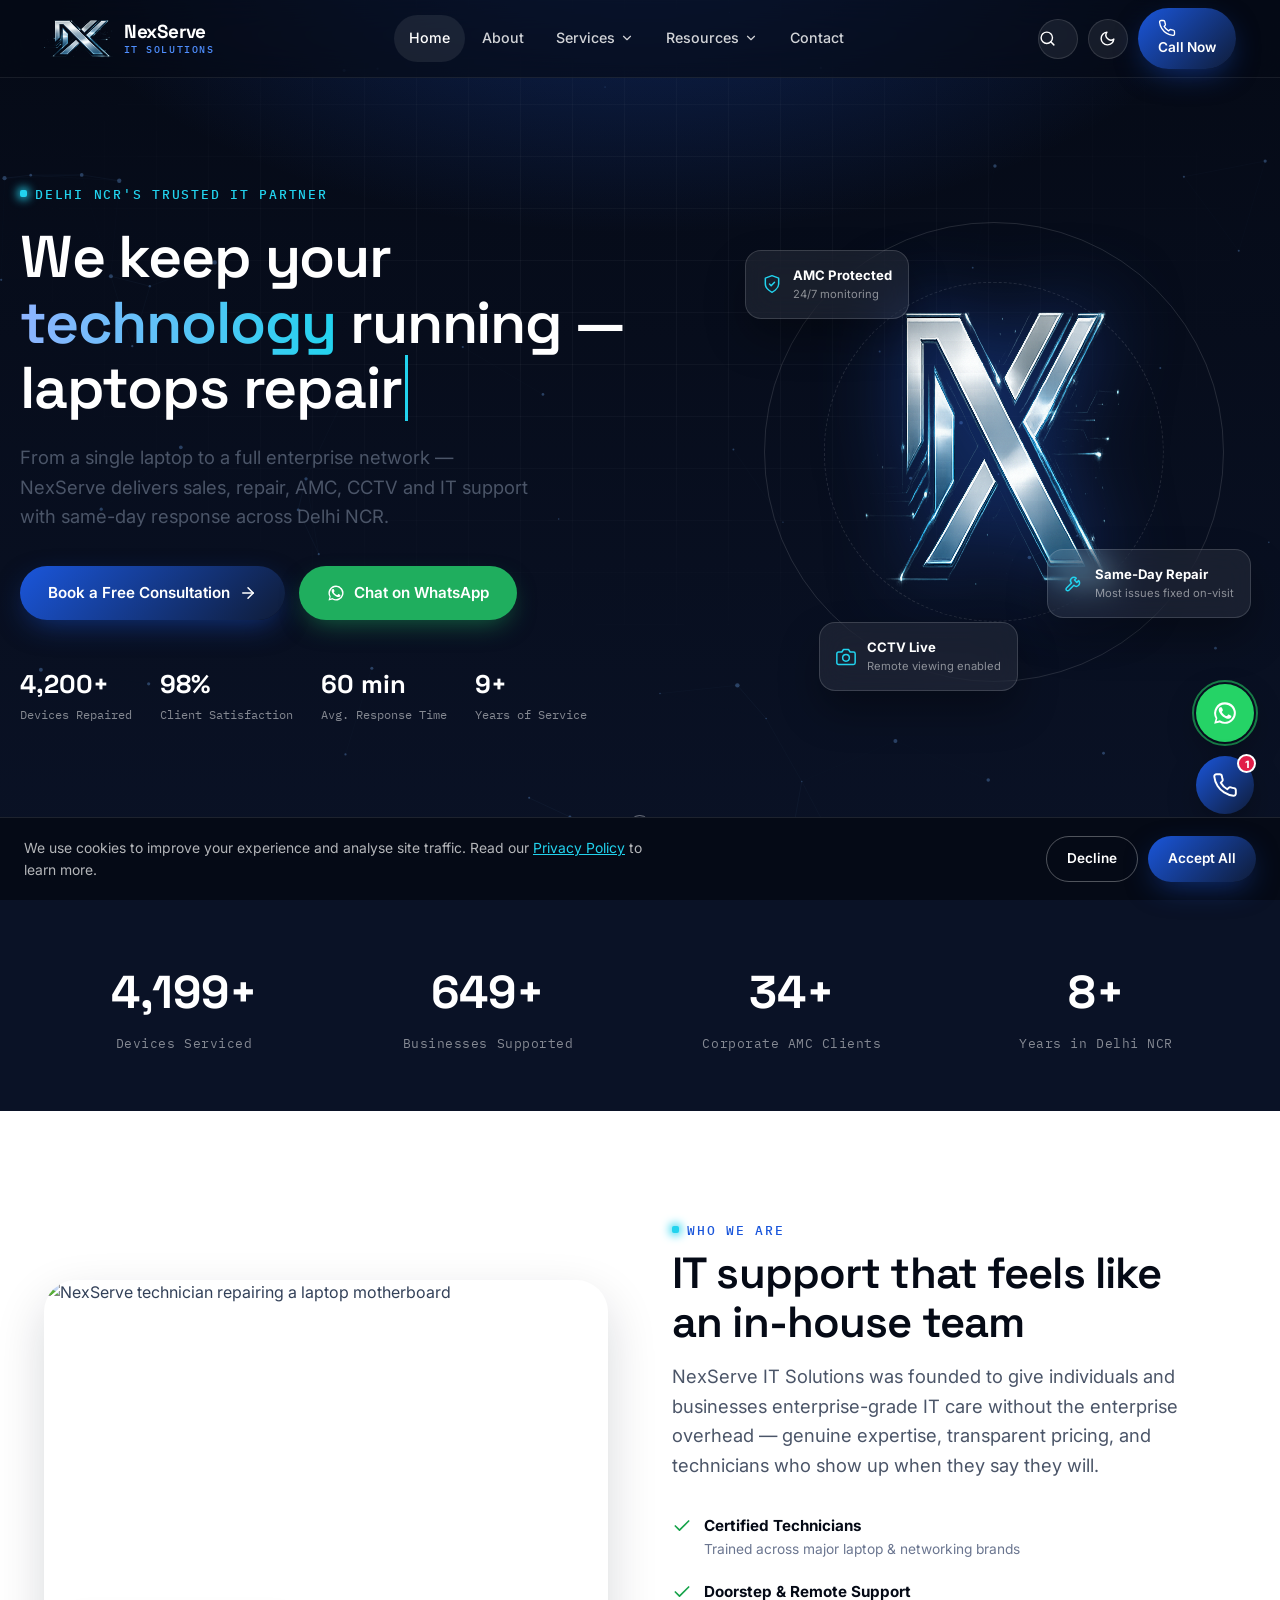
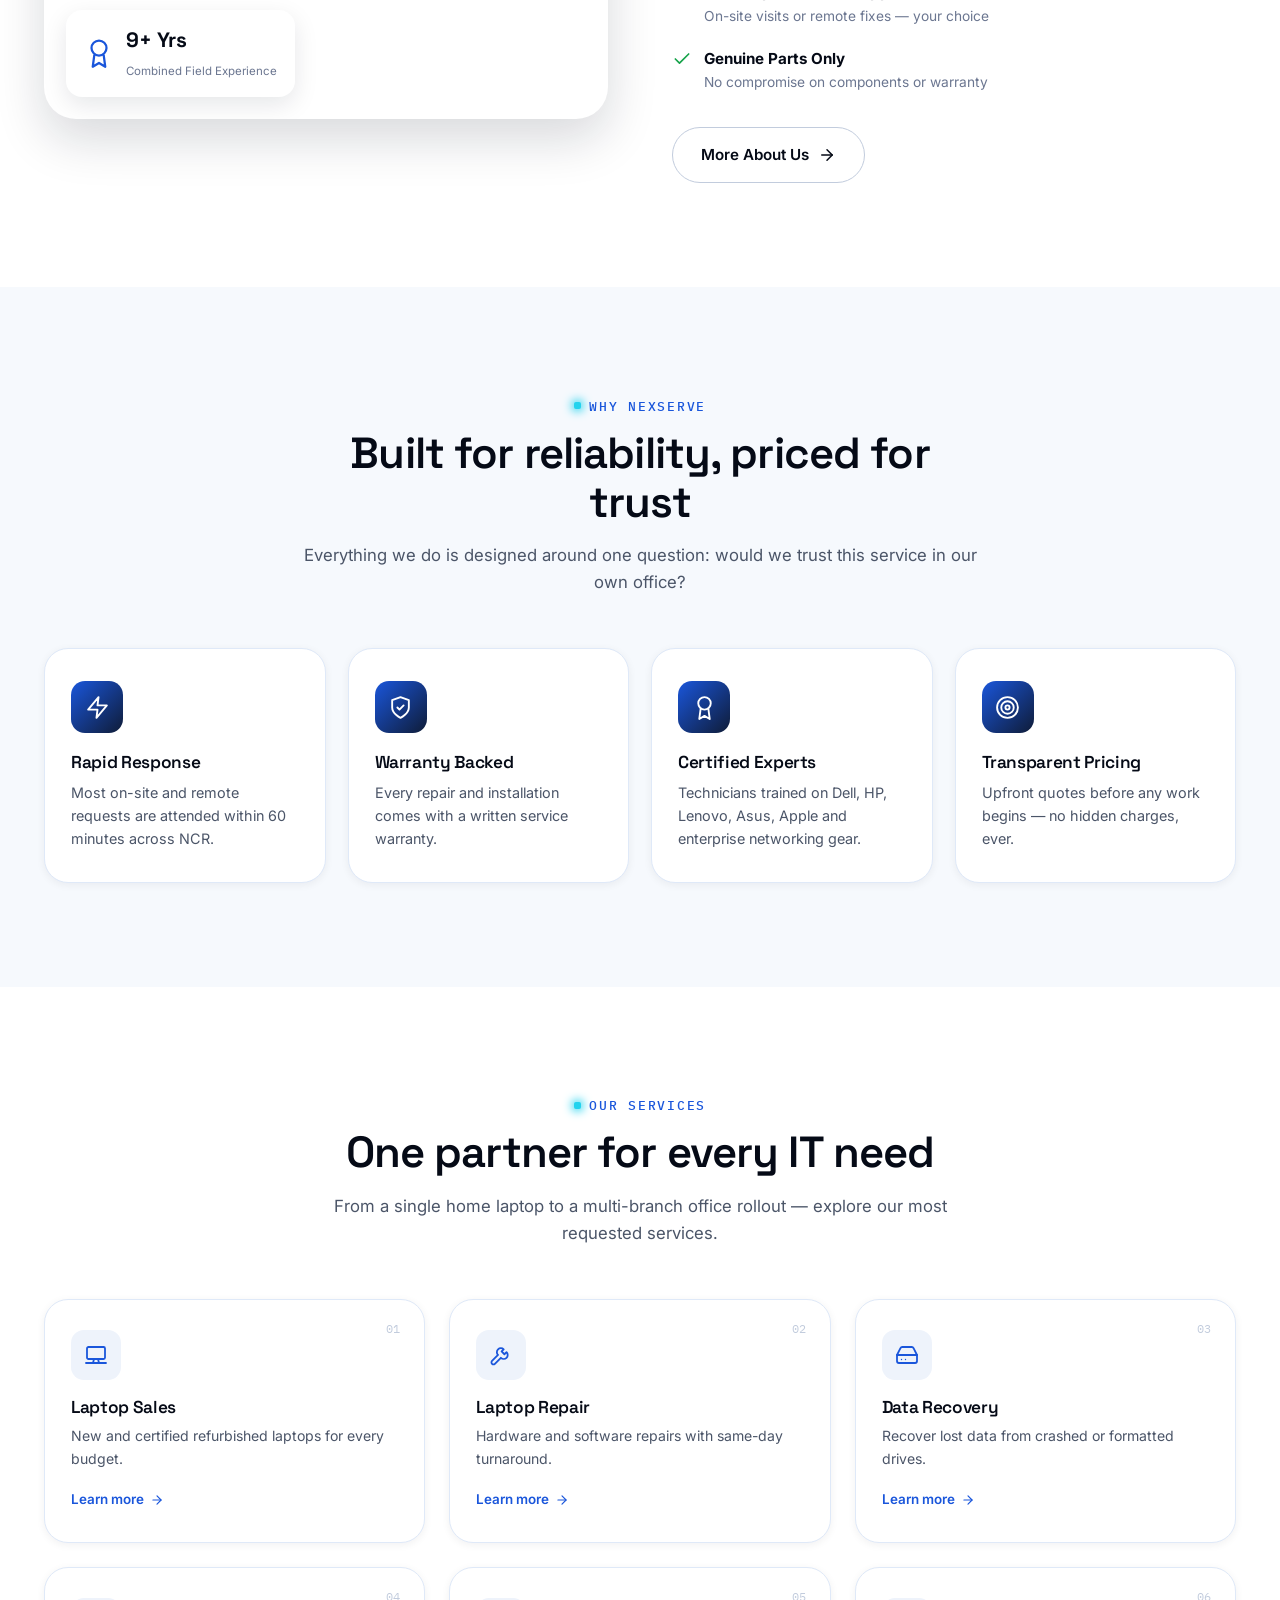
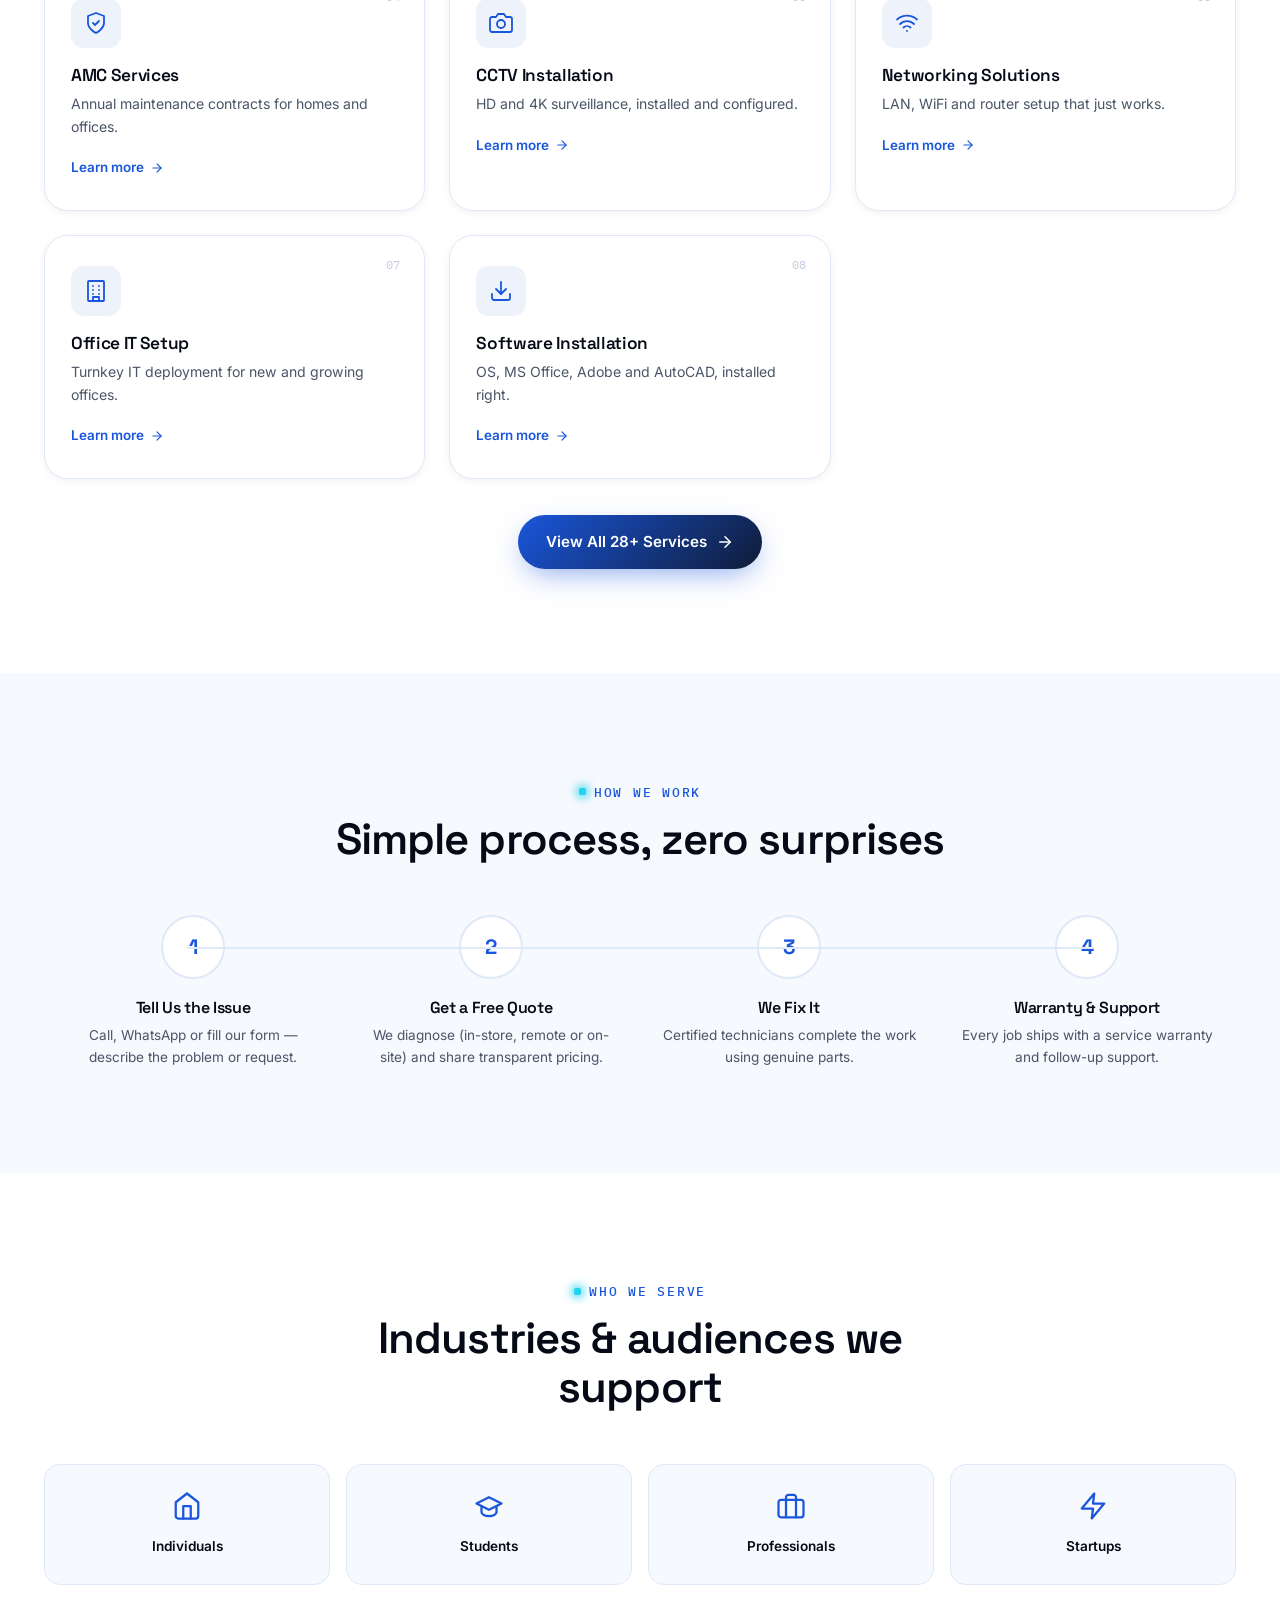
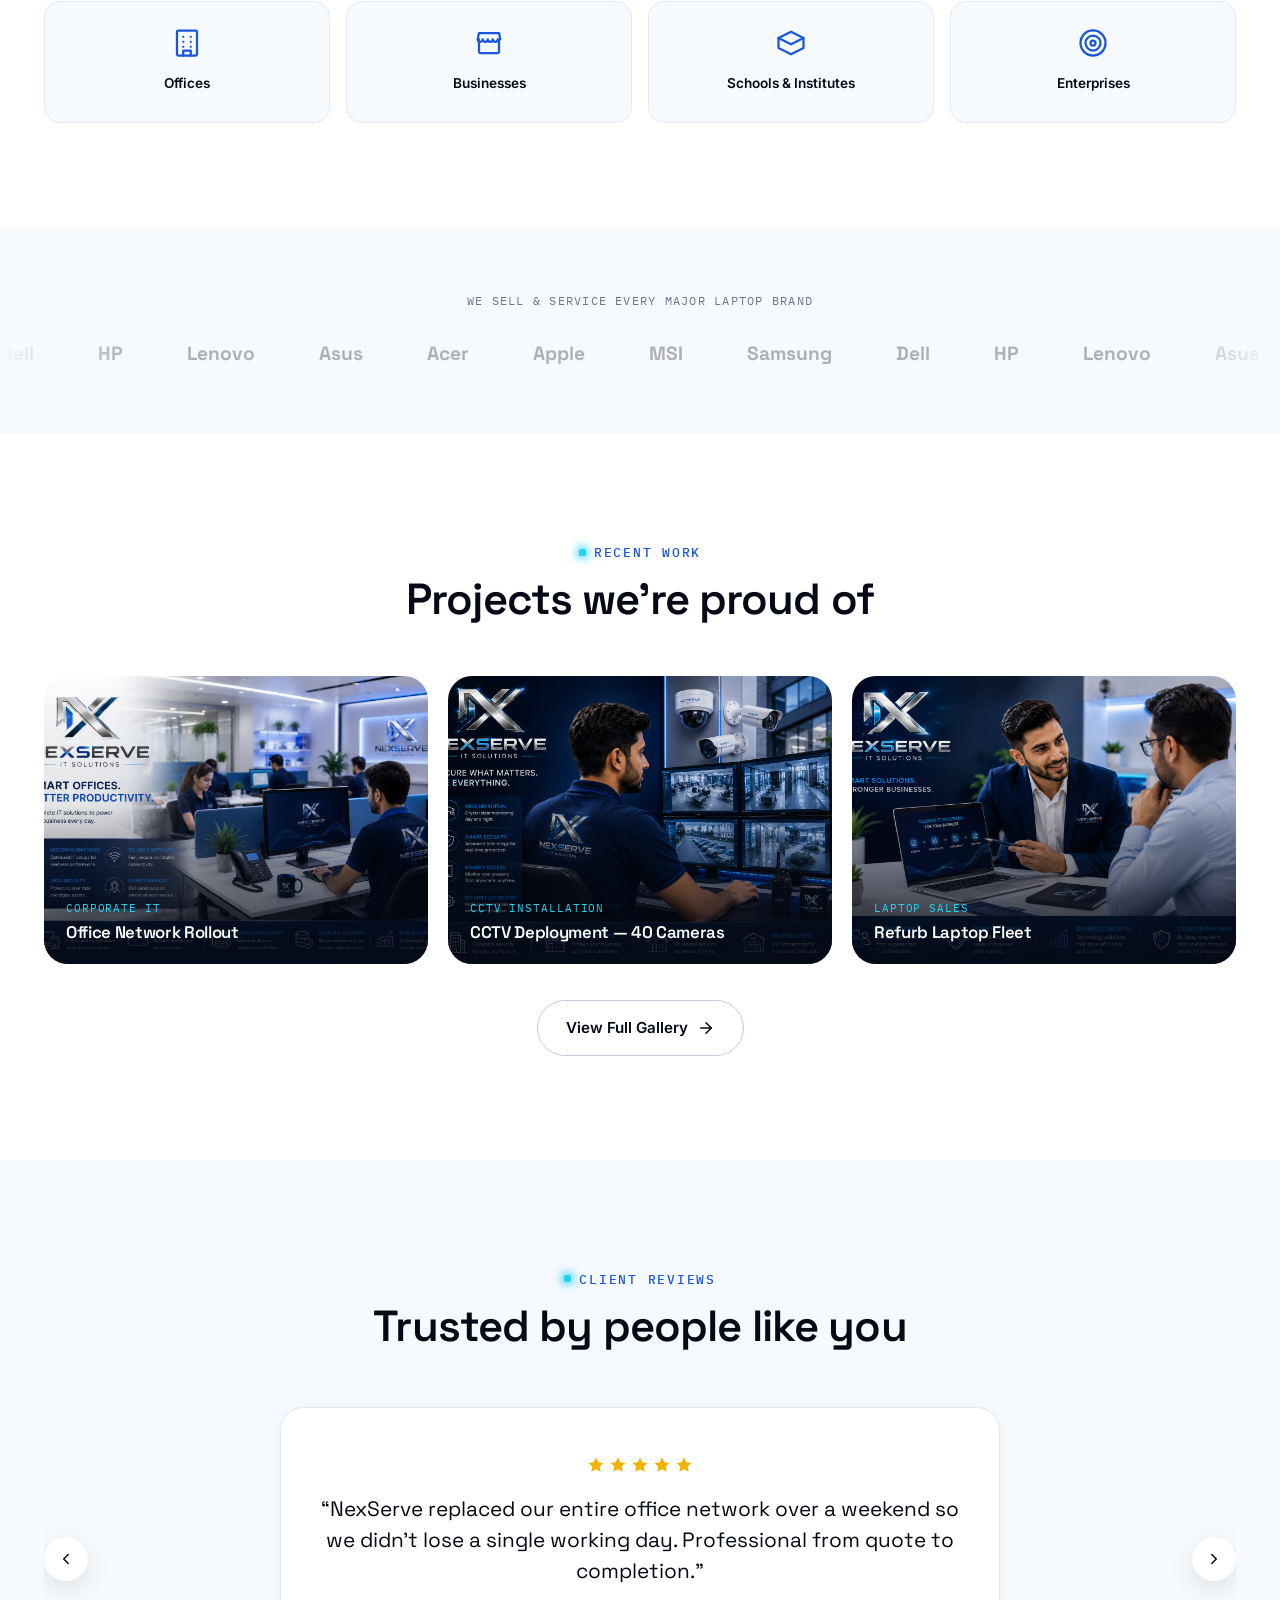
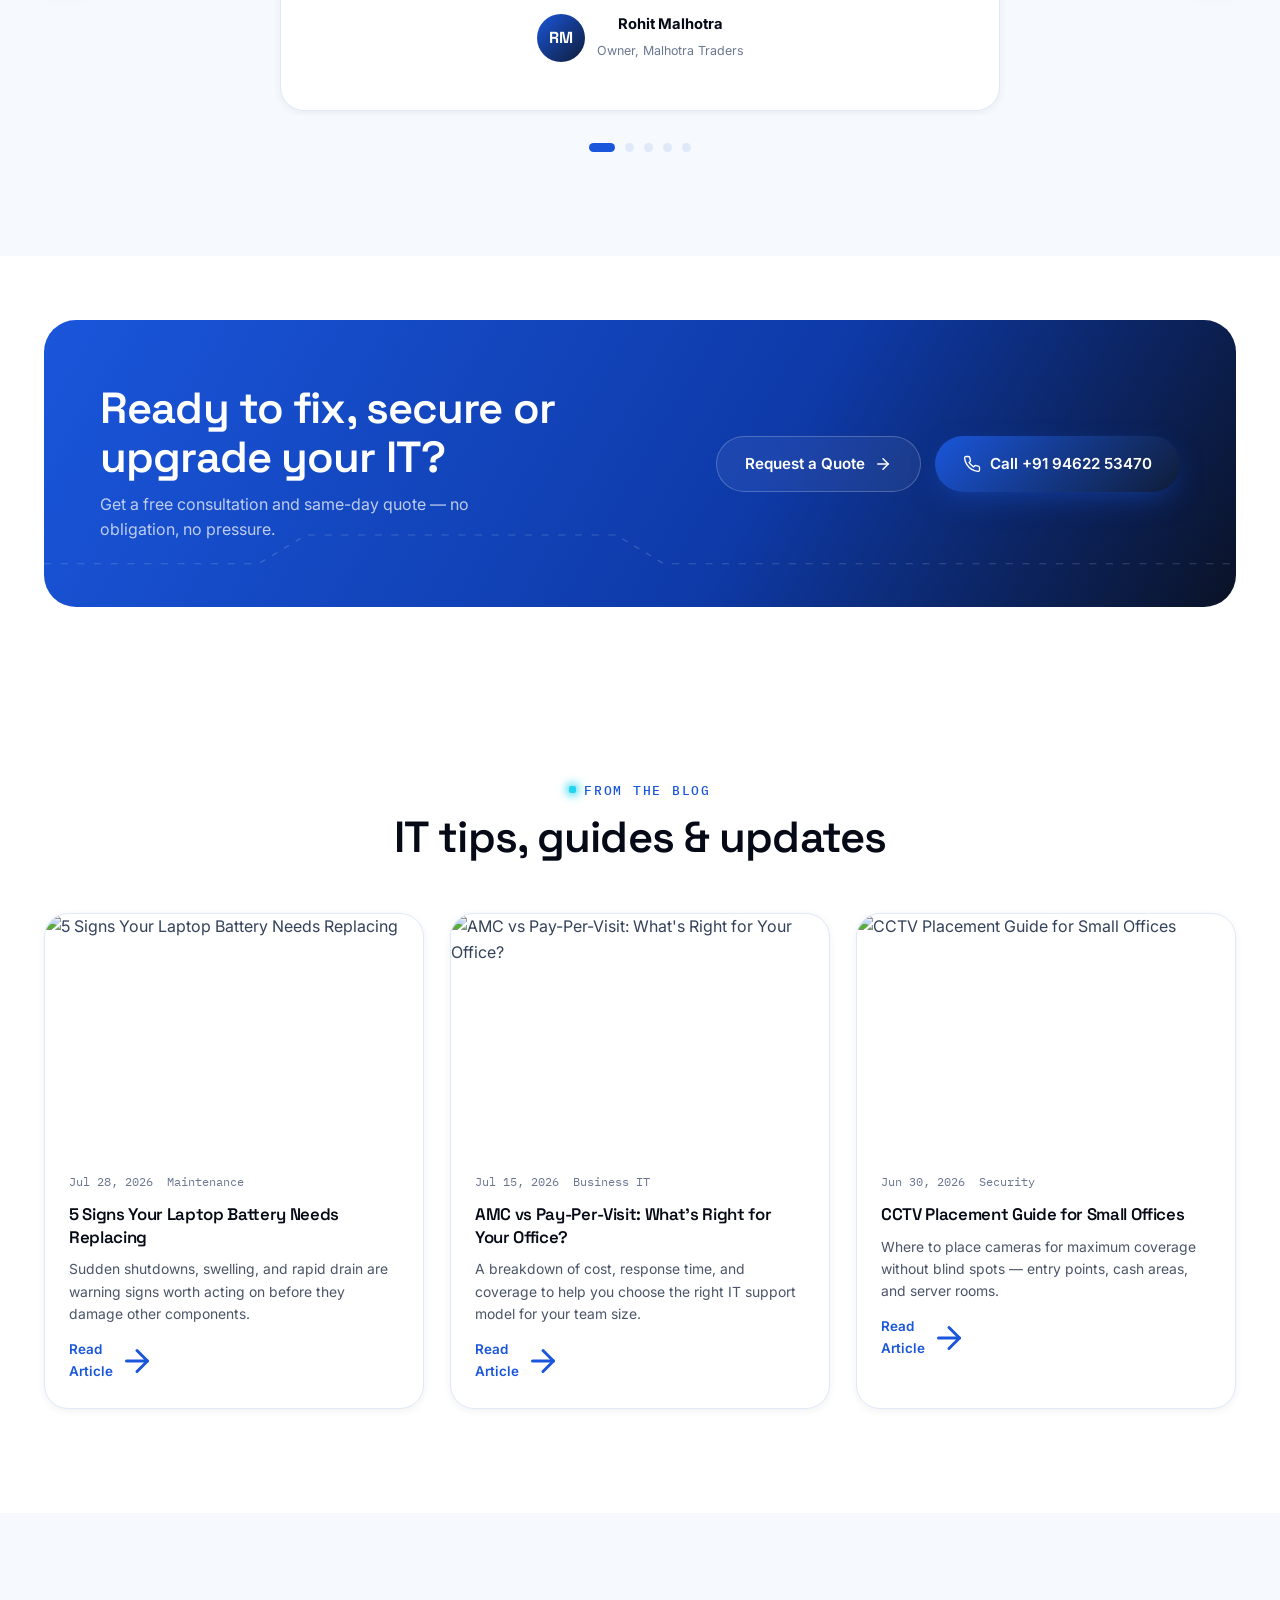
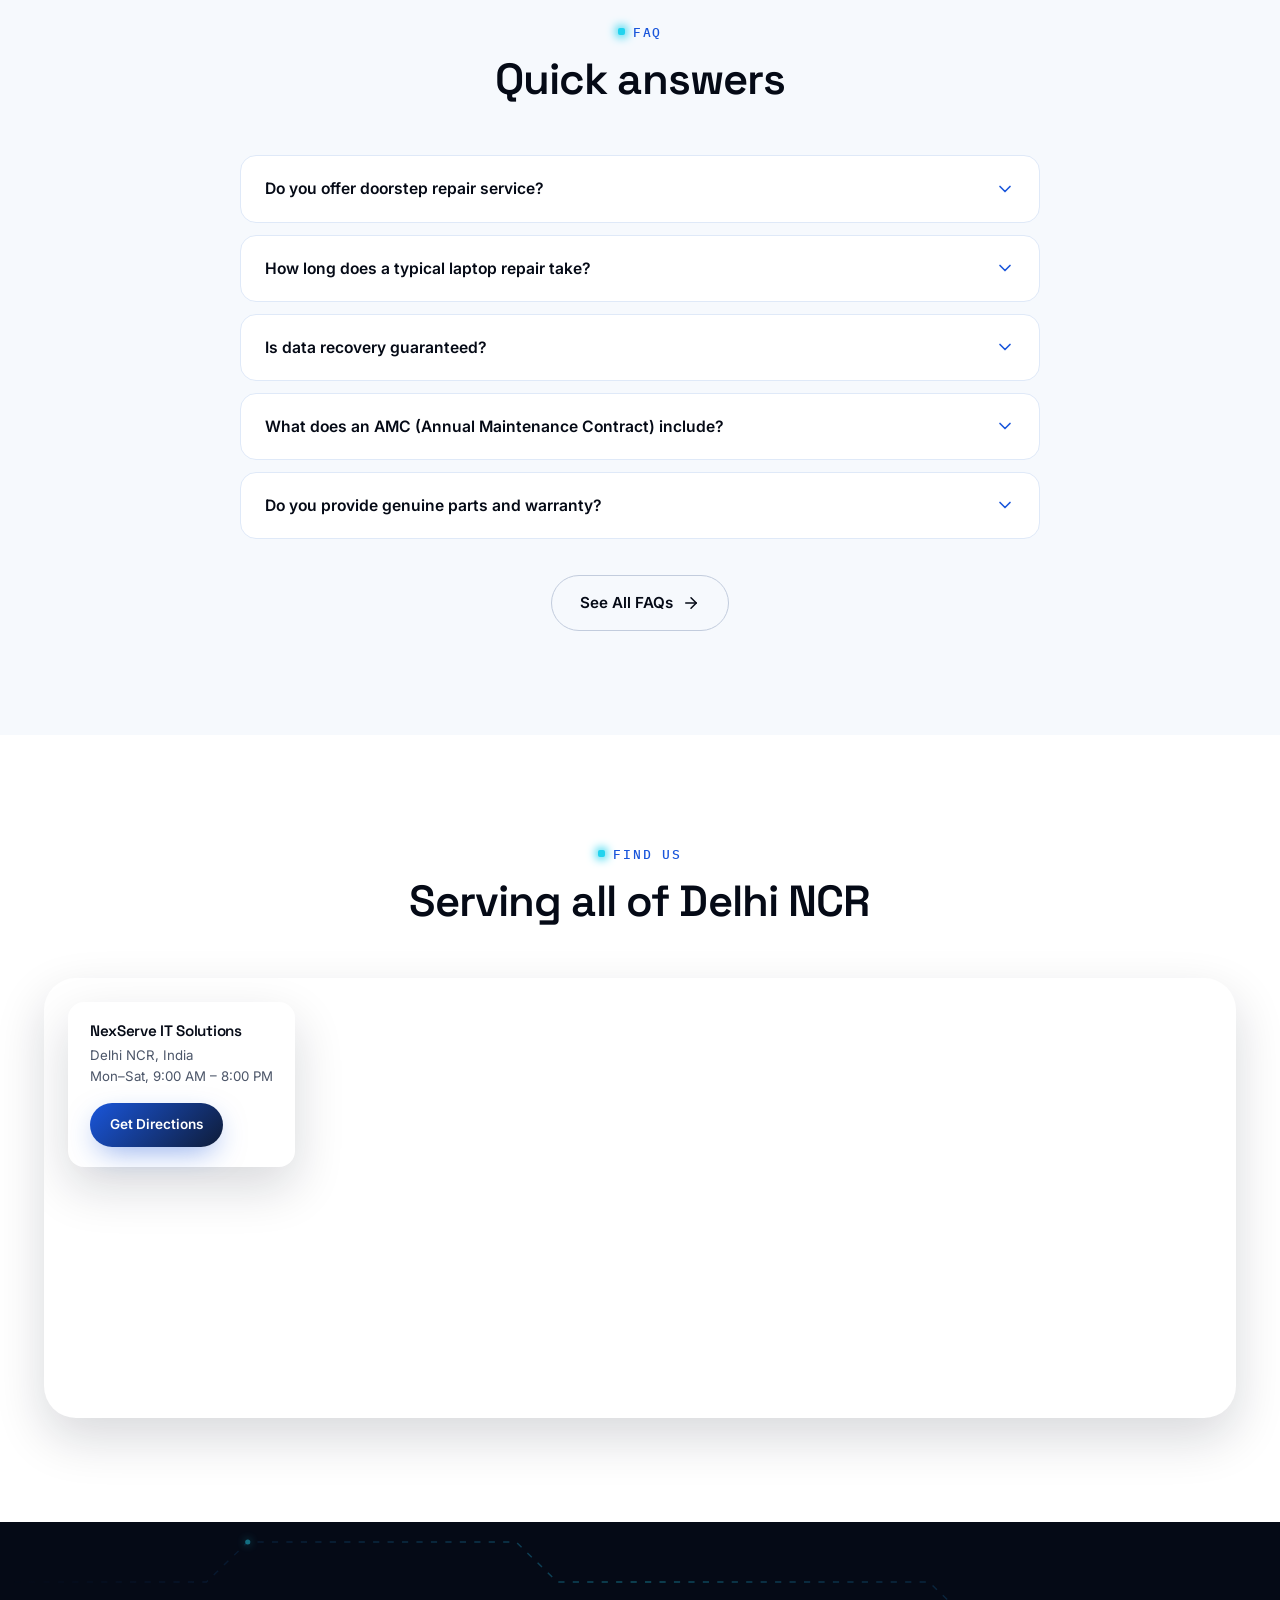
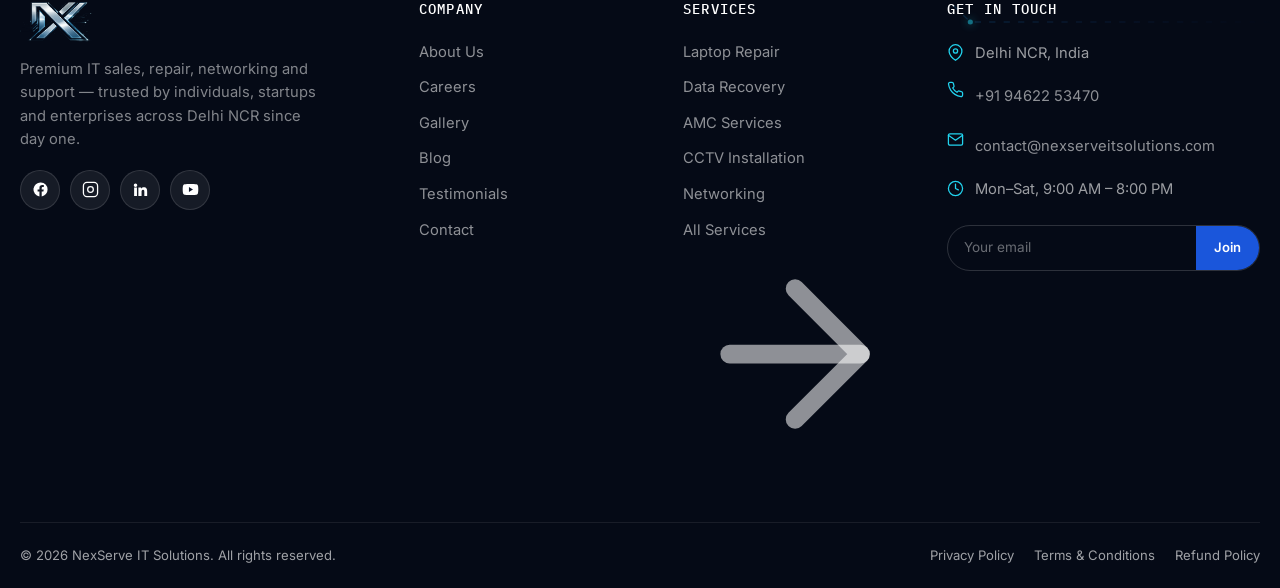
==== commit 243b311d: "index update" ====
--- a/index.html
+++ b/index.html
@@ -439,15 +439,15 @@
     </div>
     <div class="projects-grid stagger">
       <div class="project-card" data-reveal="scale" style="--i:0">
-        <img src="https://images.unsplash.com/photo-1518770660439-4636190af475?w=700&q=80" alt="Office Network Rollout" loading="lazy" width="700" height="525">
+        <img src="assets/office.png" alt="Office Network Rollout" loading="lazy" width="700" height="525">
         <div class="project-overlay"><span>Corporate IT</span><h4>Office Network Rollout</h4></div>
       </div>
       <div class="project-card" data-reveal="scale" style="--i:1">
-        <img src="https://images.unsplash.com/photo-1557597774-9d273605dfa9?w=700&q=80" alt="CCTV Deployment — 40 Cameras" loading="lazy" width="700" height="525">
+        <img src="assets/cctv.png" alt="CCTV Deployment — 40 Cameras" loading="lazy" width="700" height="525">
         <div class="project-overlay"><span>CCTV Installation</span><h4>CCTV Deployment — 40 Cameras</h4></div>
       </div>
       <div class="project-card" data-reveal="scale" style="--i:2">
-        <img src="https://images.unsplash.com/photo-1531482615713-2afd69097998?w=700&q=80" alt="Refurb Laptop Fleet" loading="lazy" width="700" height="525">
+        <img src="assets/sale.png" alt="Refurb Laptop Fleet" loading="lazy" width="700" height="525">
         <div class="project-overlay"><span>Laptop Sales</span><h4>Refurb Laptop Fleet</h4></div>
       </div></div>
     <div class="text-center mt-4"><a href="gallery.html" class="btn btn-ghost">View Full Gallery <svg viewBox="0 0 24 24" fill="none" stroke="currentColor" stroke-width="2" stroke-linecap="round" stroke-linejoin="round"><line x1="5" y1="12" x2="19" y2="12"/><polyline points="12 5 19 12 12 19"/></svg></a></div>
